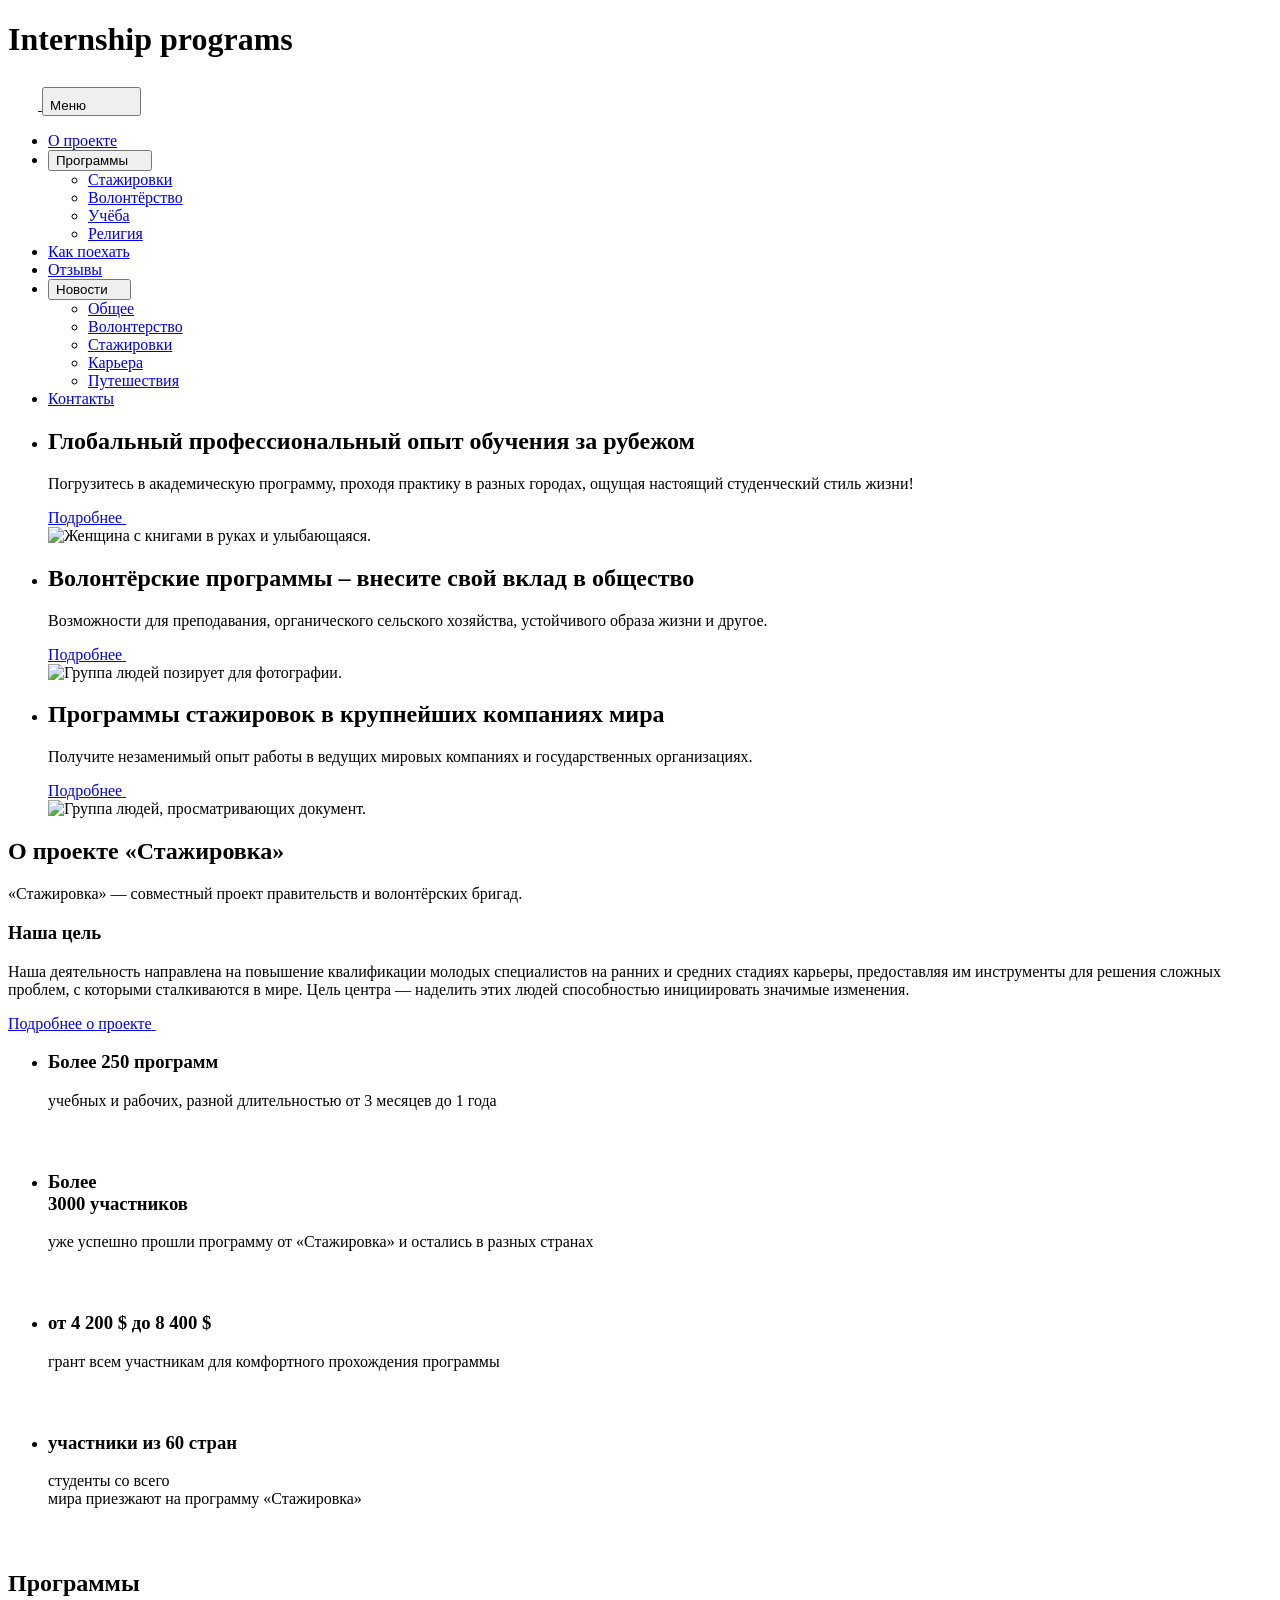
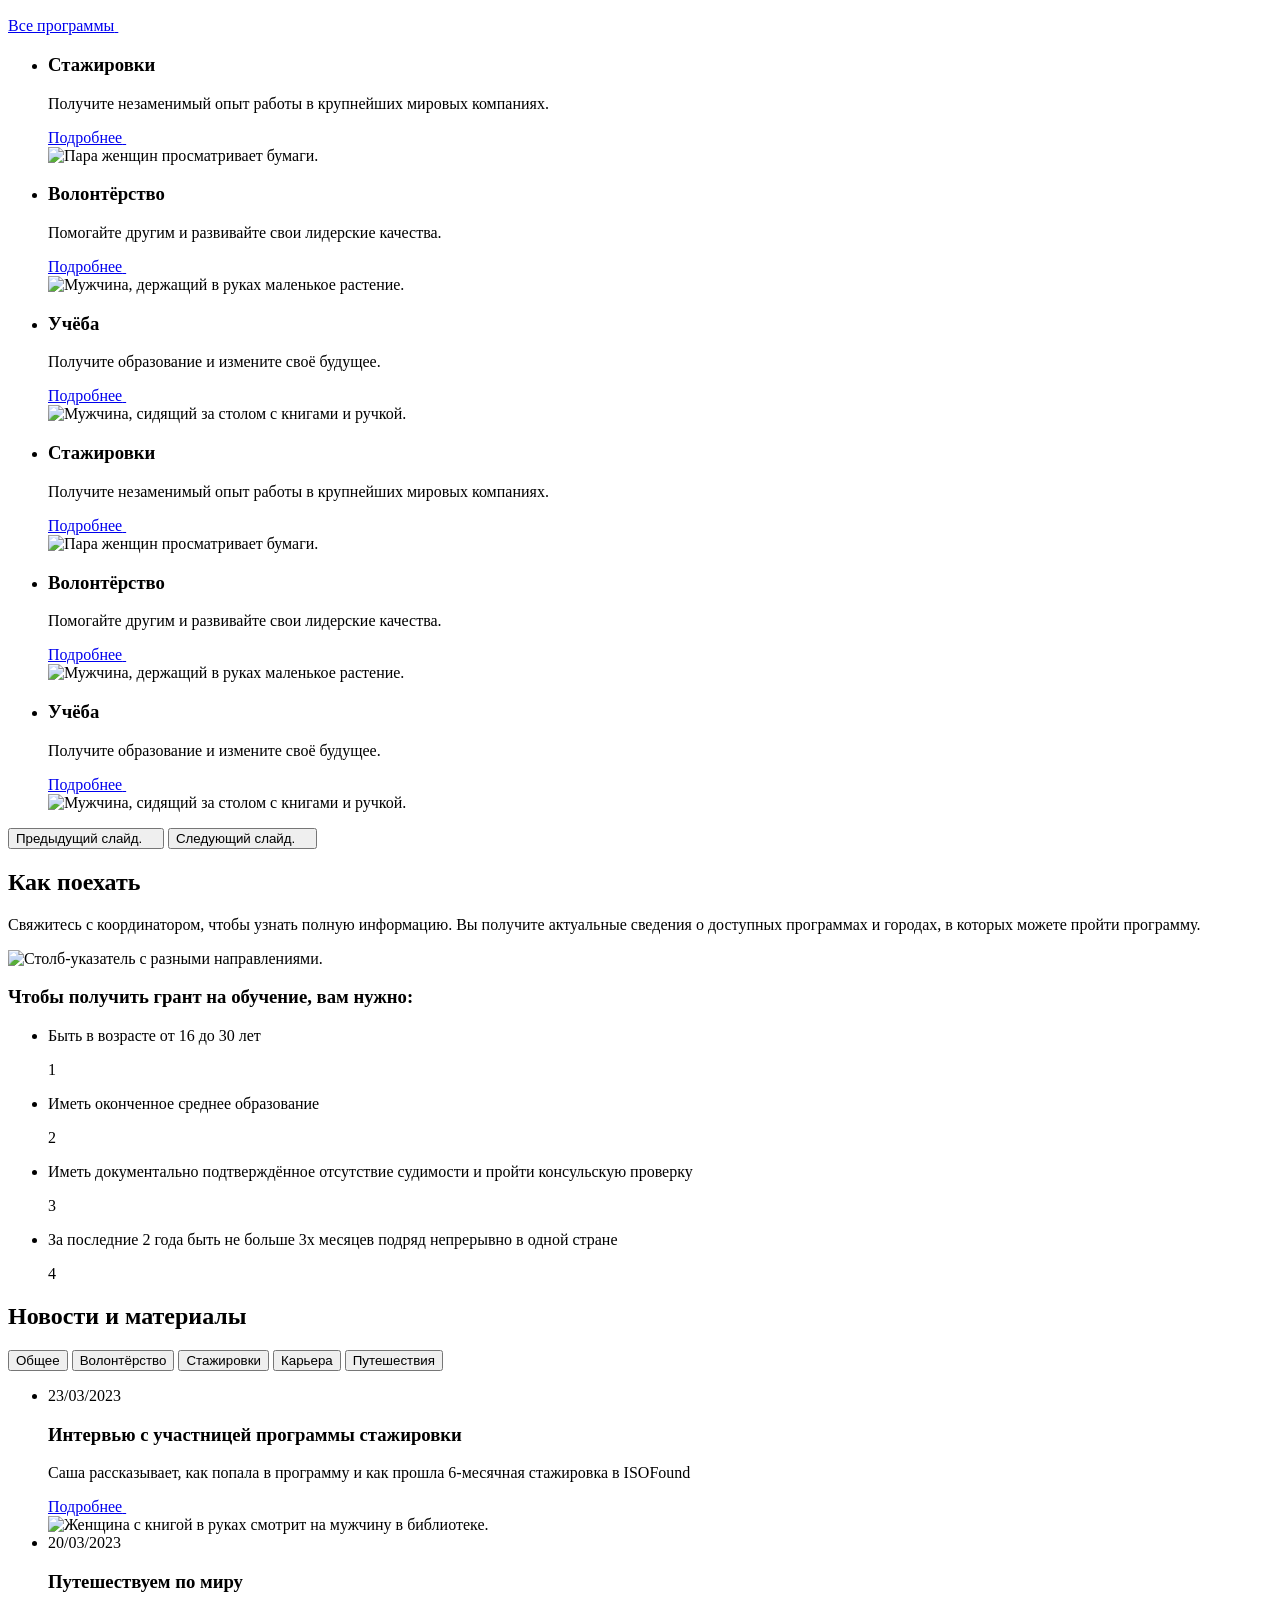
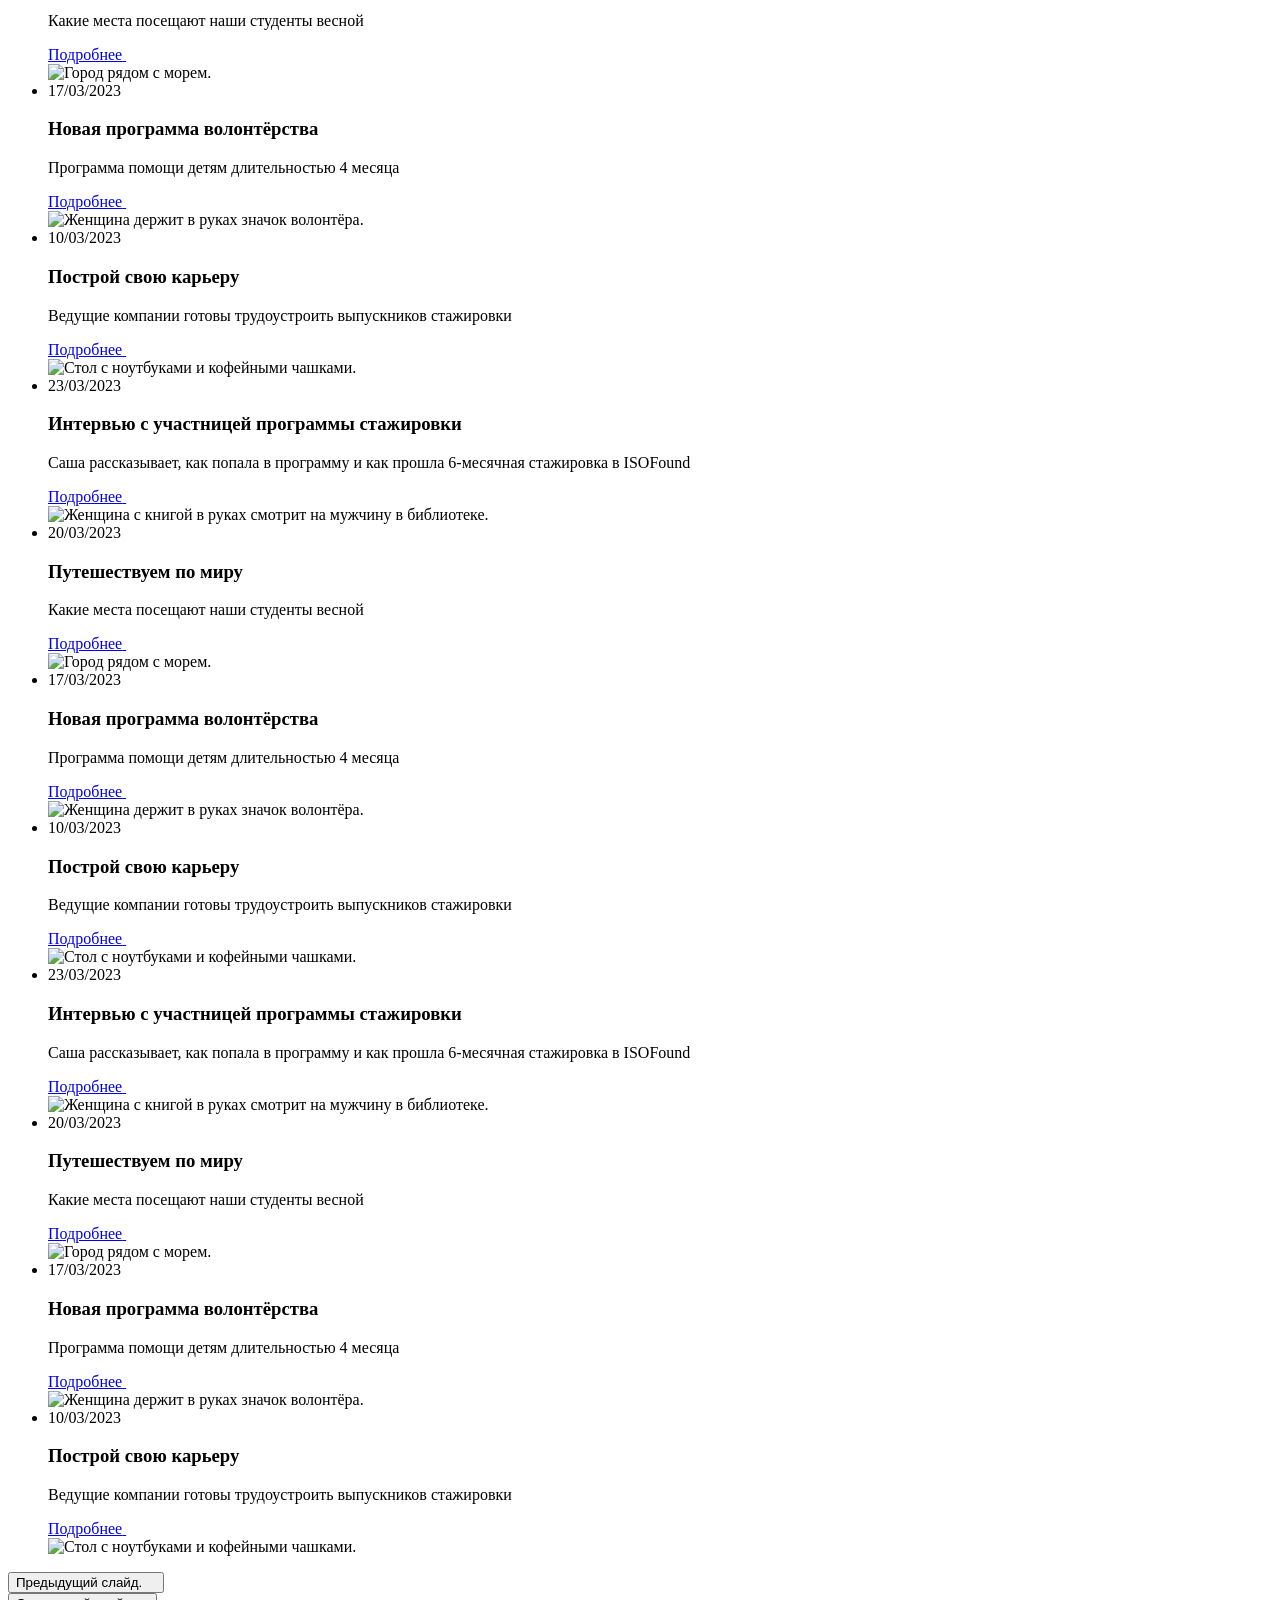
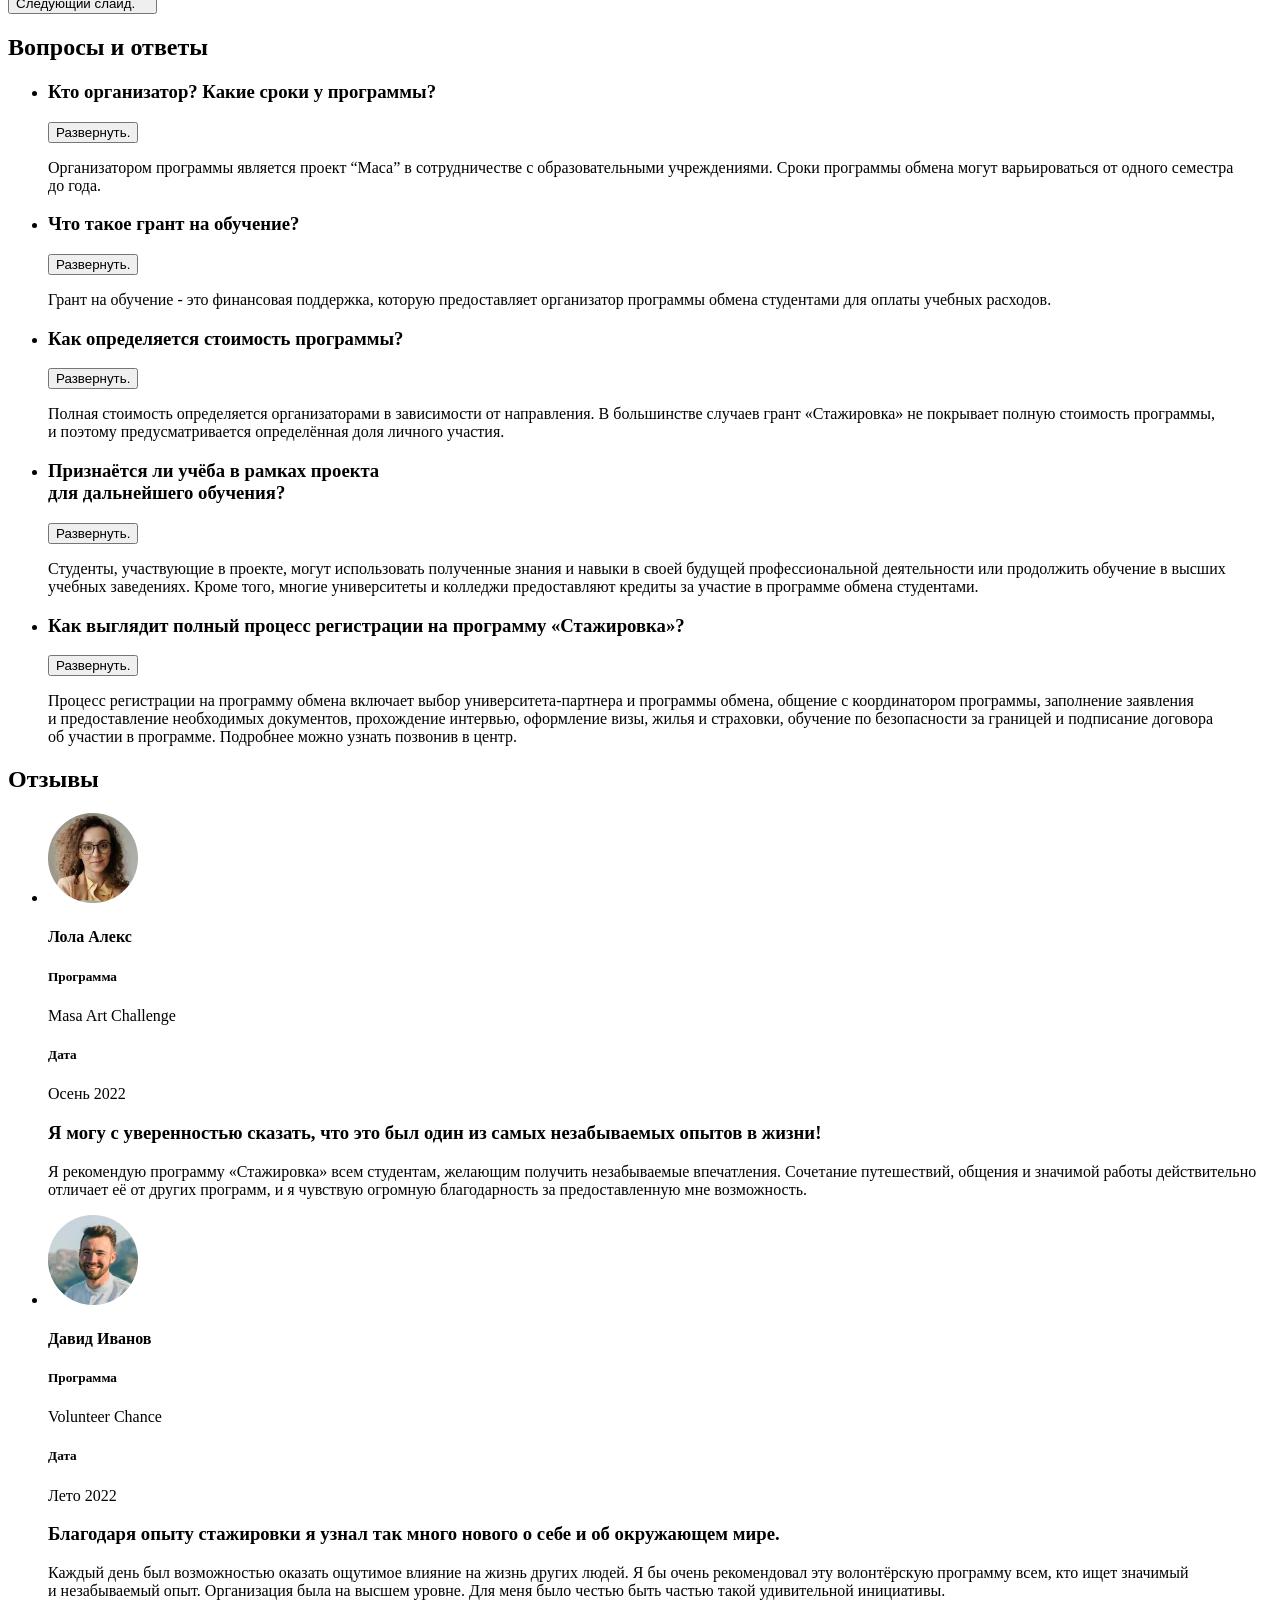
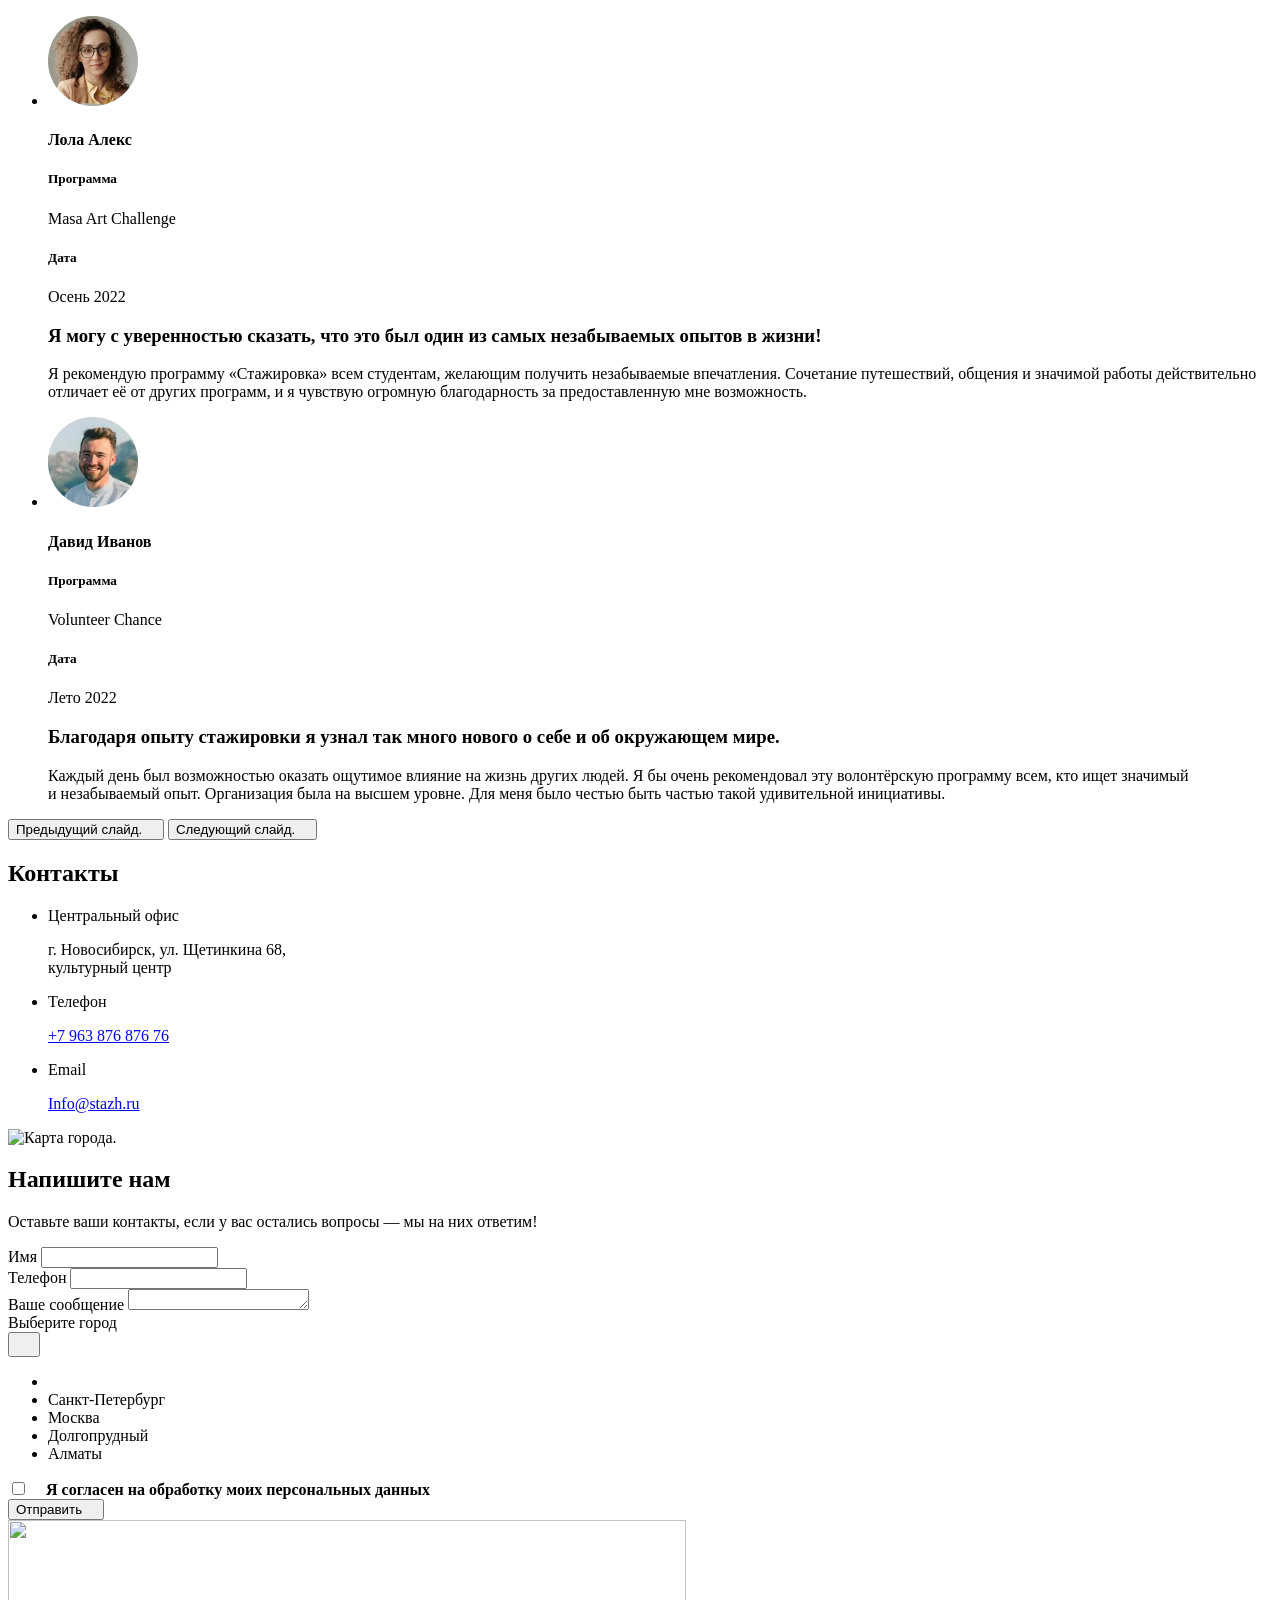
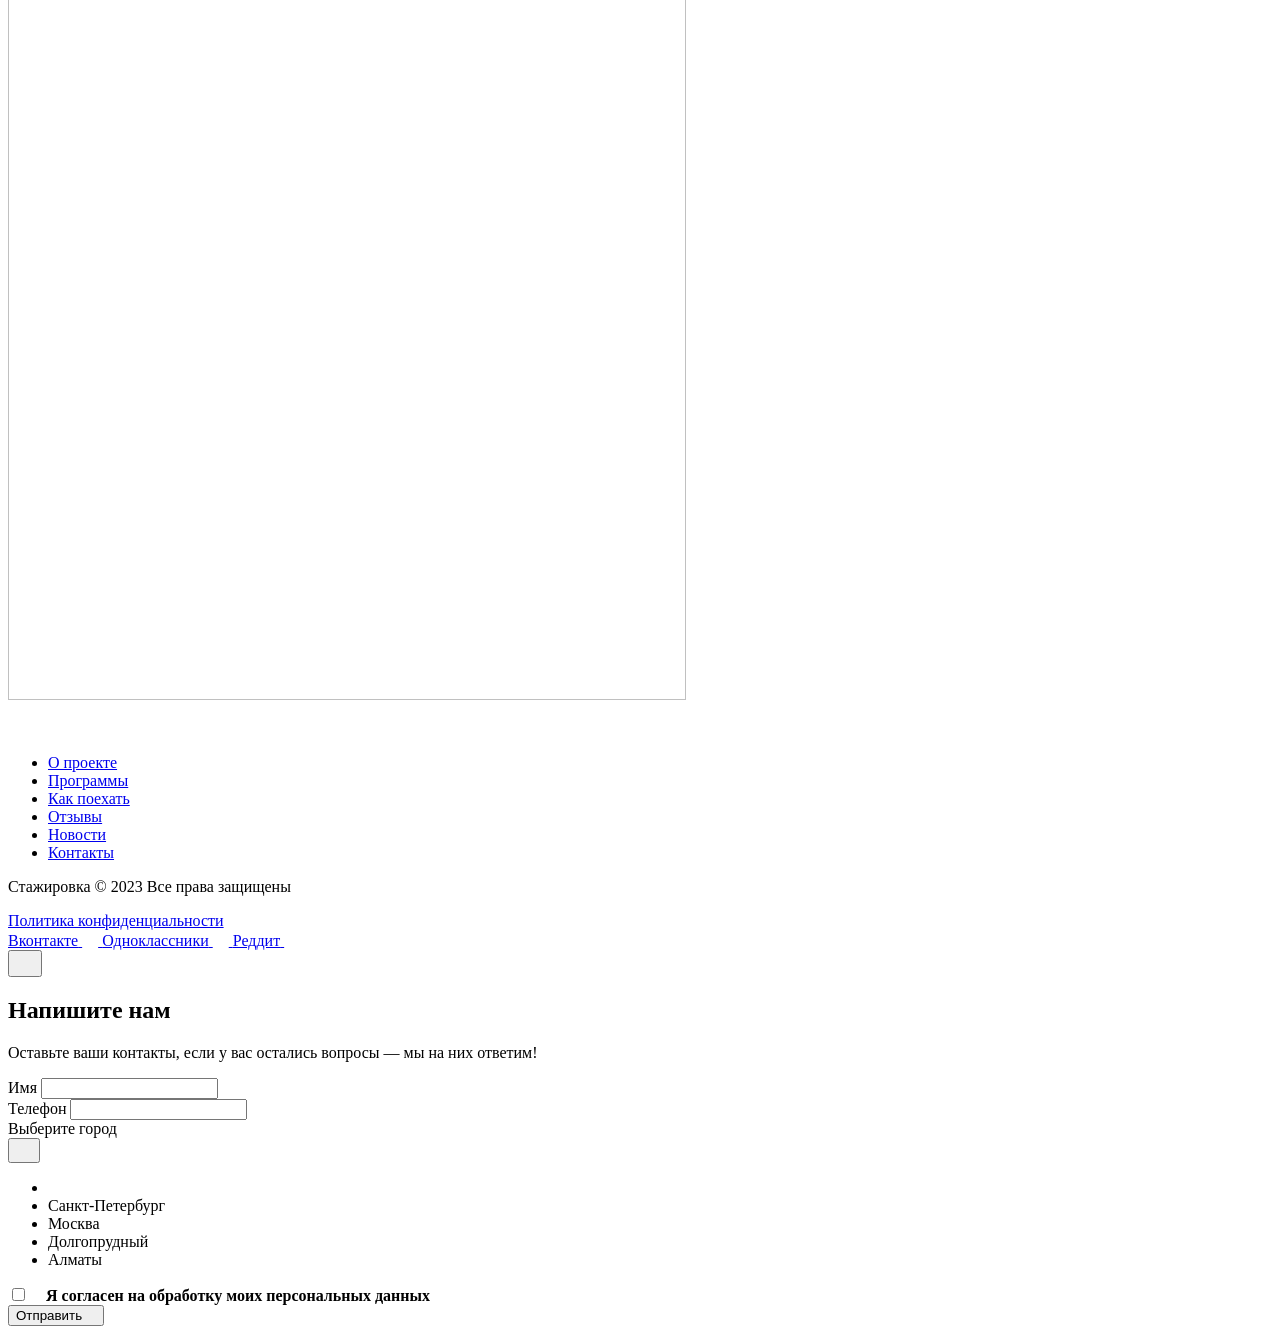
==== index.html @ 5e420ccf "Add files via upload" ====
<!DOCTYPE html><html lang="ru" data-validate="html"><head><meta charset="UTF-8"><meta http-equiv="X-UA-Compatible" content="IE=edge"><meta name="viewport" content="width=device-width,initial-scale=1"><meta name="description" content="Сайт волонтёрских стажировок"><title>Internship programs</title><link rel="icon" href="favicon.ico"><link rel="icon" type="image/png" href="./assets/favicon-32x32-SxR95oyu.png"><link rel="preload" href="./assets/manrope-regular-4YID1Nht.woff2" type="font/woff2" as="font" crossorigin="anonymous"><link rel="preload" href="./assets/manrope-medium-Khfvbd1T.woff2" type="font/woff2" as="font" crossorigin="anonymous"><link rel="preload" href="./assets/manrope-light-5iYMnpiu.woff2" type="font/woff2" as="font" crossorigin="anonymous"><script type="module" crossorigin src="./assets/index-R6oqrR8d.js"></script><link rel="stylesheet" crossorigin href="./assets/index-KJpIi4x6.css"></head><body><div class="wrapper"><header><h1 class="visually-hidden">Internship programs</h1><nav class="header" data-header="sticky"><div class="container header__container" data-menu="wrapper"><a class="header__logo" href="#" aria-label="Логотип сайта волонтёрских стажировок"><svg width="30" height="30" role="img"><use href="/assets\spritemap.36f748ba.svg#sprite-logo"></use></svg> </a><button class="btn btn--menu btn--light header__btn" type="button" data-menu="button"><span>Меню</span> <span class="btn__icon btn__icon--open"><svg width="20" height="20" role="img" aria-hidden="true" focusable="false"><use href="/assets\spritemap.36f748ba.svg#sprite-open"></use></svg> </span><span class="btn__icon btn__icon--close"><svg width="20" height="20" role="img" aria-hidden="true" focusable="false"><use href="/assets\spritemap.36f748ba.svg#sprite-close"></use></svg></span></button><div class="header__wrapper" data-menu="nav"><ul class="header__list" data-accordion="parent"><li class="header__item"><a class="header__link" href="#about" data-menu="link">О проекте</a></li><li class="header__item" data-accordion="element"><button class="header__link btn" type="button" data-accordion="button"><span>Программы</span> <svg width="12" height="12" role="img" aria-hidden="true" focusable="false"><use href="/assets\spritemap.36f748ba.svg#sprite-checkmark"></use></svg></button><ul class="header__list header__list--secondary" data-accordion="content"><li class="header__item"><a class="header__link" href="#programs" data-menu="link">Стажировки</a></li><li class="header__item"><a class="header__link" href="#programs" data-menu="link">Волонтёрство</a></li><li class="header__item"><a class="header__link" href="#programs" data-menu="link">Учёба</a></li><li class="header__item"><a class="header__link" href="#programs" data-menu="link">Религия</a></li></ul></li><li class="header__item"><a class="header__link" href="#grant" data-menu="link">Как поехать</a></li><li class="header__item"><a class="header__link" href="#reviews" data-menu="link">Отзывы</a></li><li class="header__item" data-accordion="element"><button class="header__link btn" type="button" data-accordion="button"><span>Новости</span> <svg width="12" height="12" role="img" aria-hidden="true" focusable="false"><use href="/assets\spritemap.36f748ba.svg#sprite-checkmark"></use></svg></button><ul class="header__list header__list--secondary" data-accordion="content"><li class="header__item"><a class="header__link" href="#news" data-menu="link">Общее</a></li><li class="header__item"><a class="header__link" href="#news" data-menu="link">Волонтерство</a></li><li class="header__item"><a class="header__link" href="#news" data-menu="link">Стажировки</a></li><li class="header__item"><a class="header__link" href="#news" data-menu="link">Карьера</a></li><li class="header__item"><a class="header__link" href="#news" data-menu="link">Путешествия</a></li></ul></li><li class="header__item"><a class="header__link" href="#contacts" data-menu="link">Контакты</a></li></ul></div></div><div class="header__overlay" data-menu="overlay"></div></nav></header><main><div class="indention"><section class="slider" data-test="slider"><div class="slider__swiper swiper" data-swiper="slider"><ul class="slider__swiper-wrapper swiper-wrapper"><li class="slider__swiper-slide swiper-slide"><div class="container slider__container"><h2>Глобальный профессиональный опыт обучения за рубежом</h2><div class="slider__content-wrapper"><p>Погрузитесь в&nbsp;академическую программу, проходя практику в&nbsp;разных городах, ощущая настоящий студенческий стиль жизни!</p><div class="slider__btn-wrapper"><a class="btn btn--text btn--light" href="#"><span>Подробнее</span> <span class="btn__icon"><svg width="10" height="10" aria-hidden="true" focusable="false" role="img"><use href="/assets\spritemap.36f748ba.svg#sprite-arrow"></use></svg></span></a></div></div></div><div class="slider__wrapper"><picture><source type="image/webp" media="(max-width: 767px)" width="320" height="568" srcset="./assets/slider-1-mobile@1x-2HmBZUF_.webp, ./assets/slider-1-mobile@2x-9cYCi5A2.webp 2x"><source type="image/webp" media="(max-width: 1439px)" width="768" height="1024" srcset="./assets/slider-1-tablet@1x-EGriSgYG.webp, ./assets/slider-1-tablet@2x-oOv0m31z.webp 2x"><source type="image/webp" width="1440" height="800" srcset="./assets/slider-1-desktop@1x-YaL8hFDo.webp, ./assets/slider-1-desktop@2x-mxcC9omr.webp 2x"><source type="image/jpeg" media="(max-width: 767px)" width="320" height="568" srcset="./assets/slider-1-mobile@1x-p7y0WTi-.jpg, ./assets/slider-1-mobile@2x-sY64aA-t.jpg 2x"><source type="image/jpeg" media="(max-width: 1439px)" width="768" height="1024" srcset="./assets/slider-1-tablet@1x-AzYw9E2V.jpg, ./assets/slider-1-tablet@2x-N4KtFrs2.jpg 2x"><img src="./assets/slider-1-desktop@1x-AZMDCx03.jpg" width="1440" height="800" srcset="./assets/slider-1-desktop@2x-WitVGjDR.jpg 2x" alt="Женщина с книгами в руках и улыбающаяся."></picture></div></li><li class="slider__swiper-slide swiper-slide"><div class="container slider__container"><h2>Волонтёрские программы – внесите свой вклад в общество</h2><div class="slider__content-wrapper"><p>Возможности для преподавания, органического сельского хозяйства, устойчивого образа жизни и&nbsp;другое.</p><div class="slider__btn-wrapper"><a class="btn btn--text btn--light" href="#"><span>Подробнее</span> <span class="btn__icon"><svg width="10" height="10" aria-hidden="true" focusable="false" role="img"><use href="/assets\spritemap.36f748ba.svg#sprite-arrow"></use></svg></span></a></div></div></div><div class="slider__wrapper"><picture><source type="image/webp" media="(max-width: 767px)" width="320" height="568" srcset="./assets/slider-2-mobile@1x-JMHj5DIQ.webp, ./assets/slider-2-mobile@2x-k7HOrI5g.webp 2x"><source type="image/webp" media="(max-width: 1439px)" width="768" height="1024" srcset="./assets/slider-2-tablet@1x-XJdR0-h4.webp, ./assets/slider-2-tablet@2x-3ymI8sxC.webp 2x"><source type="image/webp" width="1440" height="800" srcset="./assets/slider-2-desktop@1x-pTRdWhWL.webp, ./assets/slider-2-desktop@2x-Dr-KNF7v.webp 2x"><source type="image/jpeg" media="(max-width: 767px)" width="320" height="568" srcset="./assets/slider-2-mobile@1x-Ki7kY1Mz.jpg, ./assets/slider-2-mobile@2x-wMSbrz2m.jpg 2x"><source type="image/jpeg" media="(max-width: 1439px)" width="768" height="1024" srcset="./assets/slider-2-tablet@1x-8ZpmVRBM.jpg, ./assets/slider-2-tablet@2x-YhDKty08.jpg 2x"><img src="./assets/slider-2-desktop@1x-Mb0Wacbq.jpg" width="1440" height="800" srcset="./assets/slider-2-desktop@2x-2eOBBfLQ.jpg 2x" alt="Группа людей позирует для фотографии."></picture></div></li><li class="slider__swiper-slide swiper-slide"><div class="container slider__container"><h2>Программы стажировок в крупнейших компаниях мира</h2><div class="slider__content-wrapper"><p>Получите незаменимый опыт работы в&nbsp;ведущих мировых компаниях и&nbsp;государственных организациях.</p><div class="slider__btn-wrapper"><a class="btn btn--text btn--light" href="#"><span>Подробнее</span> <span class="btn__icon"><svg width="10" height="10" aria-hidden="true" focusable="false" role="img"><use href="/assets\spritemap.36f748ba.svg#sprite-arrow"></use></svg></span></a></div></div></div><div class="slider__wrapper"><picture><source type="image/webp" media="(max-width: 767px)" width="320" height="568" srcset="./assets/slider-3-mobile@1x-ly_QI1pG.webp, ./assets/slider-3-mobile@2x-NSLv7d3N.webp 2x"><source type="image/webp" media="(max-width: 1439px)" width="768" height="1024" srcset="./assets/slider-3-tablet@1x-l2CXTJ1Z.webp, ./assets/slider-3-tablet@2x-yBpnzu__.webp 2x"><source type="image/webp" width="1440" height="800" srcset="./assets/slider-3-desktop@1x-FlVo7lMR.webp, ./assets/slider-3-desktop@2x-Z1pekzWg.webp 2x"><source type="image/jpeg" media="(max-width: 767px)" width="320" height="568" srcset="./assets/slider-3-mobile@1x-H2UzZykG.jpg, ./assets/slider-3-mobile@2x-8tyMx39t.jpg 2x"><source type="image/jpeg" media="(max-width: 1439px)" width="768" height="1024" srcset="./assets/slider-3-tablet@1x-LnxrqGLn.jpg, ./assets/slider-3-tablet@2x-CgEzRW9Z.jpg 2x"><img src="./assets/slider-3-desktop@1x-E8ZcjPCH.jpg" width="1440" height="800" srcset="./assets/slider-3-desktop@2x-hai0UQJ0.jpg 2x" alt="Группа людей, просматривающих документ."></picture></div></li></ul><div class="container slider__pagination-container"><div class="slider__pagination swiper-pagination" data-button="pagination-slider"></div></div></div></section><section class="about" id="about" data-test="about"><div class="container about__container"><div class="about__wrapper"><div class="about__heading-wrapper"><h2 class="about__title">О проекте «Стажировка»</h2><p>«Стажировка»&nbsp;— совместный проект правительств и&nbsp;волонтёрских бригад.</p></div><div class="about__content-wrapper"><h3>Наша цель</h3><p>Наша деятельность направлена на&nbsp;повышение квалификации молодых специалистов на&nbsp;ранних и&nbsp;средних стадиях карьеры, предоставляя им&nbsp;инструменты для решения сложных проблем, с&nbsp;которыми сталкиваются в&nbsp;мире. Цель центра&nbsp;— наделить этих людей способностью инициировать значимые изменения.</p><a class="btn btn--text btn--light" href="#" data-open-modal="about"><span>Подробнее о проекте</span> <span class="btn__icon"><svg width="10" height="10" aria-hidden="true" focusable="false" role="img"><use href="/assets\spritemap.36f748ba.svg#sprite-arrow"></use></svg></span></a></div></div><ul class="about__list"><li class="about__item about__item--1"><h3>Более 250 программ</h3><p>учебных и рабочих, разной длительностью от 3 месяцев до 1 года</p><div class="about__icon"><svg width="22" height="22" aria-hidden="true" focusable="false" role="img"><use href="/assets\spritemap.36f748ba.svg#sprite-star"></use></svg></div></li><li class="about__item about__item--2"><h3>Более<br class="about__mobile-crutch-br">3000 участников</h3><p>уже успешно прошли программу от «Стажировка» и остались в разных странах</p><div class="about__icon"><svg width="22" height="22" aria-hidden="true" focusable="false" role="img"><use href="/assets\spritemap.36f748ba.svg#sprite-star"></use></svg></div></li><li class="about__item about__item--3"><h3>от&nbsp;4&nbsp;200&nbsp;$ до&nbsp;8&nbsp;400&nbsp;$</h3><p>грант всем участникам для комфортного прохождения программы</p><div class="about__icon"><svg width="22" height="22" aria-hidden="true" focusable="false" role="img"><use href="/assets\spritemap.36f748ba.svg#sprite-star"></use></svg></div></li><li class="about__item about__item--4"><h3>участники из 60 стран</h3><p>студенты со всего<br class="about__crutch-br">мира приезжают на программу «Стажировка»</p><div class="about__icon"><svg width="22" height="22" aria-hidden="true" focusable="false" role="img"><use href="/assets\spritemap.36f748ba.svg#sprite-star"></use></svg></div></li></ul></div></section><section class="programs" id="programs" data-test="programs"><div class="container programs__container"><h2 class="programs__title">Программы</h2><a class="btn btn--text btn--light programs__btn" href="#"><span>Все программы</span> <span class="btn__icon"><svg width="10" height="10" aria-hidden="true" focusable="false" role="img"><use href="/assets\spritemap.36f748ba.svg#sprite-arrow"></use></svg></span></a><div class="programs__swiper swiper" data-swiper="programs"><ul class="programs__swiper-wrapper swiper-wrapper"><li class="programs__swiper-slide swiper-slide"><div class="programs__swiper-content"><h3>Стажировки</h3><div class="programs__content-wrapper"><p>Получите незаменимый опыт работы в&nbsp;крупнейших мировых компаниях.</p><a class="btn btn--arrow" href="#"><span class="visually-hidden">Подробнее</span> <svg width="10" height="10" aria-hidden="true" focusable="false" role="img"><use href="/assets\spritemap.36f748ba.svg#sprite-arrow"></use></svg></a></div></div><picture><source type="image/webp" media="(max-width: 767px)" width="290" height="400" srcset="./assets/programs-1-mobile@1x-xBCB702k.webp, ./assets/programs-1-mobile@2x-zdojy85M.webp 2x"><source type="image/webp" media="(max-width: 1439px)" width="324" height="420" srcset="./assets/programs-1-tablet@1x-rUbxyc_l.webp, ./assets/programs-1-tablet@2x-vrbUkJvx.webp 2x"><source type="image/webp" width="392" height="420" srcset="./assets/programs-1-desktop@1x-xZ2Bd7L8.webp, ./assets/programs-1-desktop@2x-yIBKhg6i.webp 2x"><source type="image/jpeg" media="(max-width: 767px)" width="290" height="400" srcset="./assets/programs-1-mobile@1x-Xzj7m4S0.jpg, ./assets/programs-1-mobile@2x-kMnFmklv.jpg 2x"><source type="image/jpeg" media="(max-width: 1439px)" width="324" height="420" srcset="./assets/programs-1-tablet@1x-p3ZSbmFm.jpg, ./assets/programs-1-tablet@2x-qn9leNXn.jpg 2x"><img src="./assets/programs-1-desktop@1x-bfreSCuk.jpg" width="392" height="420" srcset="./assets/programs-1-desktop@2x-QZC7lHCd.jpg 2x" alt="Пара женщин просматривает бумаги."></picture></li><li class="programs__swiper-slide swiper-slide"><div class="programs__swiper-content"><h3>Волонтёрство</h3><div class="programs__content-wrapper"><p>Помогайте другим и&nbsp;развивайте свои лидерские качества.</p><a class="btn btn--arrow" href="#"><span class="visually-hidden">Подробнее</span> <svg width="10" height="10" aria-hidden="true" focusable="false" role="img"><use href="/assets\spritemap.36f748ba.svg#sprite-arrow"></use></svg></a></div></div><picture><source type="image/webp" media="(max-width: 767px)" width="290" height="400" srcset="./assets/programs-2-mobile@1x-gaOOM155.webp, ./assets/programs-2-mobile@2x-0hhnz85m.webp 2x"><source type="image/webp" media="(max-width: 1439px)" width="324" height="420" srcset="./assets/programs-2-tablet@1x-9TBK1qB3.webp, ./assets/programs-2-tablet@2x-kbqKUPdD.webp 2x"><source type="image/webp" width="392" height="420" srcset="./assets/programs-2-desktop@1x-v1qI4Gxy.webp, ./assets/programs-2-desktop@2x-o69njiaI.webp 2x"><source type="image/jpeg" media="(max-width: 767px)" width="290" height="400" srcset="./assets/programs-2-mobile@1x-sQGGBGMM.jpg, ./assets/programs-2-mobile@2x-n2o3RvdI.jpg 2x"><source type="image/jpeg" media="(max-width: 1439px)" width="324" height="420" srcset="./assets/programs-2-tablet@1x-mXyyKMNc.jpg, ./assets/programs-2-tablet@2x-BTDOT1qa.jpg 2x"><img src="./assets/programs-2-desktop@1x-ZjicJBvt.jpg" width="392" height="420" srcset="./assets/programs-2-desktop@2x-3DnWxbuK.jpg 2x" alt="Мужчина, держащий в руках маленькое растение."></picture></li><li class="programs__swiper-slide swiper-slide"><div class="programs__swiper-content"><h3>Учёба</h3><div class="programs__content-wrapper"><p>Получите образование и&nbsp;измените своё будущее.</p><a class="btn btn--arrow" href="#"><span class="visually-hidden">Подробнее</span> <svg width="10" height="10" aria-hidden="true" focusable="false" role="img"><use href="/assets\spritemap.36f748ba.svg#sprite-arrow"></use></svg></a></div></div><picture><source type="image/webp" media="(max-width: 767px)" width="290" height="400" srcset="./assets/programs-3-mobile@1x-9zCQVE1C.webp, ./assets/programs-3-mobile@2x-j0qn3YL1.webp 2x"><source type="image/webp" media="(max-width: 1439px)" width="324" height="420" srcset="./assets/programs-3-tablet@1x-CYC9Q_rJ.webp, ./assets/programs-3-tablet@2x-mwd-IPtU.webp 2x"><source type="image/webp" width="392" height="420" srcset="./assets/programs-3-desktop@1x-VDWJ3rQ2.webp, ./assets/programs-3-desktop@2x-KUinXlhj.webp 2x"><source type="image/jpeg" media="(max-width: 767px)" width="290" height="400" srcset="./assets/programs-3-mobile@1x-WEJ83HY9.jpg, ./assets/programs-3-mobile@2x-bpA9wav7.jpg 2x"><source type="image/jpeg" media="(max-width: 1439px)" width="324" height="420" srcset="./assets/programs-3-tablet@1x-n8aXrzaF.jpg, ./assets/programs-3-tablet@2x-GOxcwCw0.jpg 2x"><img src="./assets/programs-3-desktop@1x-ZJmqc8xQ.jpg" width="392" height="420" srcset="./assets/programs-3-desktop@2x-YIfvbSyV.jpg 2x" alt="Мужчина, сидящий за столом с книгами и ручкой."></picture></li><li class="programs__swiper-slide swiper-slide"><div class="programs__swiper-content"><h3>Стажировки</h3><div class="programs__content-wrapper"><p>Получите незаменимый опыт работы в&nbsp;крупнейших мировых компаниях.</p><a class="btn btn--arrow" href="#"><span class="visually-hidden">Подробнее</span> <svg width="10" height="10" aria-hidden="true" focusable="false" role="img"><use href="/assets\spritemap.36f748ba.svg#sprite-arrow"></use></svg></a></div></div><picture><source type="image/webp" media="(max-width: 767px)" width="290" height="400" srcset="./assets/programs-1-mobile@1x-xBCB702k.webp, ./assets/programs-1-mobile@2x-zdojy85M.webp 2x"><source type="image/webp" media="(max-width: 1439px)" width="324" height="420" srcset="./assets/programs-1-tablet@1x-rUbxyc_l.webp, ./assets/programs-1-tablet@2x-vrbUkJvx.webp 2x"><source type="image/webp" width="392" height="420" srcset="./assets/programs-1-desktop@1x-xZ2Bd7L8.webp, ./assets/programs-1-desktop@2x-yIBKhg6i.webp 2x"><source type="image/jpeg" media="(max-width: 767px)" width="290" height="400" srcset="./assets/programs-1-mobile@1x-Xzj7m4S0.jpg, ./assets/programs-1-mobile@2x-kMnFmklv.jpg 2x"><source type="image/jpeg" media="(max-width: 1439px)" width="324" height="420" srcset="./assets/programs-1-tablet@1x-p3ZSbmFm.jpg, ./assets/programs-1-tablet@2x-qn9leNXn.jpg 2x"><img src="./assets/programs-1-desktop@1x-bfreSCuk.jpg" width="392" height="420" srcset="./assets/programs-1-desktop@2x-QZC7lHCd.jpg 2x" alt="Пара женщин просматривает бумаги."></picture></li><li class="programs__swiper-slide swiper-slide"><div class="programs__swiper-content"><h3>Волонтёрство</h3><div class="programs__content-wrapper"><p>Помогайте другим и&nbsp;развивайте свои лидерские качества.</p><a class="btn btn--arrow" href="#"><span class="visually-hidden">Подробнее</span> <svg width="10" height="10" aria-hidden="true" focusable="false" role="img"><use href="/assets\spritemap.36f748ba.svg#sprite-arrow"></use></svg></a></div></div><picture><source type="image/webp" media="(max-width: 767px)" width="290" height="400" srcset="./assets/programs-2-mobile@1x-gaOOM155.webp, ./assets/programs-2-mobile@2x-0hhnz85m.webp 2x"><source type="image/webp" media="(max-width: 1439px)" width="324" height="420" srcset="./assets/programs-2-tablet@1x-9TBK1qB3.webp, ./assets/programs-2-tablet@2x-kbqKUPdD.webp 2x"><source type="image/webp" width="392" height="420" srcset="./assets/programs-2-desktop@1x-v1qI4Gxy.webp, ./assets/programs-2-desktop@2x-o69njiaI.webp 2x"><source type="image/jpeg" media="(max-width: 767px)" width="290" height="400" srcset="./assets/programs-2-mobile@1x-sQGGBGMM.jpg, ./assets/programs-2-mobile@2x-n2o3RvdI.jpg 2x"><source type="image/jpeg" media="(max-width: 1439px)" width="324" height="420" srcset="./assets/programs-2-tablet@1x-mXyyKMNc.jpg, ./assets/programs-2-tablet@2x-BTDOT1qa.jpg 2x"><img src="./assets/programs-2-desktop@1x-ZjicJBvt.jpg" width="392" height="420" srcset="./assets/programs-2-desktop@2x-3DnWxbuK.jpg 2x" alt="Мужчина, держащий в руках маленькое растение."></picture></li><li class="programs__swiper-slide swiper-slide"><div class="programs__swiper-content"><h3>Учёба</h3><div class="programs__content-wrapper"><p>Получите образование и&nbsp;измените своё будущее.</p><a class="btn btn--arrow" href="#"><span class="visually-hidden">Подробнее</span> <svg width="10" height="10" aria-hidden="true" focusable="false" role="img"><use href="/assets\spritemap.36f748ba.svg#sprite-arrow"></use></svg></a></div></div><picture><source type="image/webp" media="(max-width: 767px)" width="290" height="400" srcset="./assets/programs-3-mobile@1x-9zCQVE1C.webp, ./assets/programs-3-mobile@2x-j0qn3YL1.webp 2x"><source type="image/webp" media="(max-width: 1439px)" width="324" height="420" srcset="./assets/programs-3-tablet@1x-CYC9Q_rJ.webp, ./assets/programs-3-tablet@2x-mwd-IPtU.webp 2x"><source type="image/webp" width="392" height="420" srcset="./assets/programs-3-desktop@1x-VDWJ3rQ2.webp, ./assets/programs-3-desktop@2x-KUinXlhj.webp 2x"><source type="image/jpeg" media="(max-width: 767px)" width="290" height="400" srcset="./assets/programs-3-mobile@1x-WEJ83HY9.jpg, ./assets/programs-3-mobile@2x-bpA9wav7.jpg 2x"><source type="image/jpeg" media="(max-width: 1439px)" width="324" height="420" srcset="./assets/programs-3-tablet@1x-n8aXrzaF.jpg, ./assets/programs-3-tablet@2x-GOxcwCw0.jpg 2x"><img src="./assets/programs-3-desktop@1x-ZJmqc8xQ.jpg" width="392" height="420" srcset="./assets/programs-3-desktop@2x-YIfvbSyV.jpg 2x" alt="Мужчина, сидящий за столом с книгами и ручкой."></picture></li></ul><div class="programs__scrollbar" data-scrollbar="programs"></div></div><div class="programs__button-container"><button class="btn btn--swiper btn--prev" type="button" data-button="prev-programs"><span class="visually-hidden">Предыдущий слайд.</span> <svg width="10" height="10" aria-hidden="true" focusable="false" role="img"><use href="/assets\spritemap.36f748ba.svg#sprite-arrow"></use></svg></button> <button class="btn btn--swiper btn--next" type="button" data-button="next-programs"><span class="visually-hidden">Следующий слайд.</span> <svg width="10" height="10" aria-hidden="true" focusable="false" role="img"><use href="/assets\spritemap.36f748ba.svg#sprite-arrow"></use></svg></button></div></div></section><section class="grant" id="grant" data-test="grant"><div class="container grant__container"><div class="grant__wrapper"><h2 class="grant__title">Как поехать</h2><p>Свяжитесь с&nbsp;координатором, чтобы узнать полную информацию. Вы&nbsp;получите актуальные сведения о&nbsp;доступных программах и&nbsp;городах, в&nbsp;которых можете пройти программу.</p><picture><source type="image/webp" media="(max-width: 767px)" width="290" height="200" srcset="./assets/grant-mobile@1x-JOd1cvUM.webp, ./assets/grant-mobile@2x-YR-3WICv.webp 2x"><source type="image/webp" media="(max-width: 1439px)" width="678" height="375" srcset="./assets/grant-tablet@1x-pgvZuQLr.webp, ./assets/grant-tablet@2x-KCDi8Lc_.webp 2x"><source type="image/webp" width="498" height="363" srcset="./assets/grant-desktop@1x-B5mreNeI.webp, ./assets/grant-desktop@2x-SzB833oy.webp 2x"><source type="image/jpeg" media="(max-width: 767px)" width="290" height="200" srcset="./assets/grant-mobile@1x-kB8jwJrY.jpg, ./assets/grant-mobile@2x-sNJcKjkH.jpg 2x"><source type="image/jpeg" media="(max-width: 1439px)" width="678" height="375" srcset="./assets/grant-tablet@1x-0WcCoEIr.jpg, ./assets/grant-tablet@2x-PmSoJpFF.jpg 2x"><img src="./assets/grant-desktop@1x-yip-JvZW.jpg" width="498" height="363" srcset="./assets/grant-desktop@2x-1VwdvKTH.jpg 2x" alt="Столб-указатель с разными направлениями."></picture></div><div class="grant__list-wrapper"><h3>Чтобы получить грант на обучение, вам нужно:</h3><ul class="grant__list"><li class="grant__item"><p>Быть в&nbsp;возрасте от&nbsp;16&nbsp;до&nbsp;30&nbsp;лет</p><span>1</span></li><li class="grant__item"><p>Иметь оконченное среднее образование</p><span>2</span></li><li class="grant__item"><p>Иметь документально подтверждённое отсутствие судимости и&nbsp;пройти консульскую проверку</p><span>3</span></li><li class="grant__item"><p>За&nbsp;последние 2&nbsp;года быть не&nbsp;больше 3х&nbsp;месяцев подряд непрерывно в&nbsp;одной стране</p><span>4</span></li></ul></div></div></section><section class="news" id="news" data-test="news"><div class="container news__container"><h2 class="news__title">Новости и материалы</h2><div class="news__tabs-wrapper"><button class="news__tabs-button is-active" type="button">Общее</button> <button class="news__tabs-button" type="button">Волонтёрство</button> <button class="news__tabs-button" type="button">Стажировки</button> <button class="news__tabs-button" type="button">Карьера</button> <button class="news__tabs-button" type="button">Путешествия</button></div><div class="news__swiper swiper" data-swiper="news"><ul class="news__swiper-wrapper swiper-wrapper"><li class="news__swiper-slide swiper-slide"><div class="news__swiper-content"><span>23/03/2023</span><h3>Интервью с&nbsp;участницей программы стажировки</h3><div class="news__content-wrapper"><p>Саша рассказывает, как попала в&nbsp;программу и&nbsp;как прошла 6-месячная стажировка в&nbsp;ISOFound</p><a class="btn btn--arrow" href="#"><span class="visually-hidden">Подробнее</span> <svg width="10" height="10" aria-hidden="true" focusable="false" role="img"><use href="/assets\spritemap.36f748ba.svg#sprite-arrow"></use></svg></a></div></div><picture><source type="image/webp" media="(max-width: 1439px)" width="324" height="350" srcset="./assets/news-1-tablet@1x-UhxafhsK.webp, ./assets/news-1-tablet@2x-jXvCxzKA.webp 2x"><source type="image/webp" width="604" height="400" srcset="./assets/news-wide-1-desktop@1x-e_vNGxTf.webp, ./assets/news-wide-1-desktop@2x-RqhNadxb.webp 2x"><source type="image/jpeg" media="(max-width: 1439px)" width="324" height="350" srcset="./assets/news-1-tablet@1x-IZE8hOpu.jpg, ./assets/news-1-tablet@2x-F0uNqsJf.jpg 2x"><img src="./assets/news-wide-1-desktop@1x-C-TEhFyZ.jpg" width="604" height="400" srcset="./assets/news-wide-1-desktop@2x-m-YtIUrU.jpg 2x" alt="Женщина с книгой в руках смотрит на мужчину в библиотеке."></picture></li><li class="news__swiper-slide swiper-slide"><div class="news__swiper-content"><span>20/03/2023</span><h3>Путешествуем по&nbsp;миру</h3><div class="news__content-wrapper"><p>Какие места посещают наши студенты весной</p><a class="btn btn--arrow" href="#"><span class="visually-hidden">Подробнее</span> <svg width="10" height="10" aria-hidden="true" focusable="false" role="img"><use href="/assets\spritemap.36f748ba.svg#sprite-arrow"></use></svg></a></div></div><picture><source type="image/webp" media="(max-width: 1439px)" width="324" height="350" srcset="./assets/news-2-tablet@1x-rpzzfpxW.webp, ./assets/news-2-tablet@2x-Mqd3Yf94.webp 2x"><source type="image/webp" width="286" height="400" srcset="./assets/news-2-desktop@1x-VnhoknqR.webp, ./assets/news-2-desktop@2x-72dAb2XC.webp 2x"><source type="image/jpeg" media="(max-width: 1439px)" width="324" height="350" srcset="./assets/news-2-tablet@1x-jsZmblWX.jpg, ./assets/news-2-tablet@2x-5BOa4q9N.jpg 2x"><img src="./assets/news-2-desktop@1x-7iwTkxzc.jpg" width="286" height="400" srcset="./assets/news-2-desktop@2x-swhV6BfH.jpg 2x" alt="Город рядом с морем."></picture></li><li class="news__swiper-slide swiper-slide"><div class="news__swiper-content"><span>17/03/2023</span><h3>Новая программа волонтёрства</h3><div class="news__content-wrapper"><p>Программа помощи детям длительностью 4&nbsp;месяца</p><a class="btn btn--arrow" href="#"><span class="visually-hidden">Подробнее</span> <svg width="10" height="10" aria-hidden="true" focusable="false" role="img"><use href="/assets\spritemap.36f748ba.svg#sprite-arrow"></use></svg></a></div></div><picture><source type="image/webp" media="(max-width: 1439px)" width="324" height="350" srcset="./assets/news-3-tablet@1x-Zfd1oC5t.webp, ./assets/news-3-tablet@2x--Yl92WGC.webp 2x"><source type="image/webp" width="286" height="400" srcset="./assets/news-3-desktop@1x-AimT4siE.webp, ./assets/news-3-desktop@2x-W6gTlvs9.webp 2x"><source type="image/jpeg" media="(max-width: 1439px)" width="324" height="350" srcset="./assets/news-3-tablet@1x-Q_vvK3e3.jpg, ./assets/news-3-tablet@2x-pedeOIRJ.jpg 2x"><img src="./assets/news-3-desktop@1x-679i-TL5.jpg" width="286" height="400" srcset="./assets/news-3-desktop@2x-W_1S3PfU.jpg 2x" alt="Женщина держит в руках значок волонтёра."></picture></li><li class="news__swiper-slide swiper-slide"><div class="news__swiper-content"><span>10/03/2023</span><h3>Построй свою карьеру</h3><div class="news__content-wrapper"><p>Ведущие компании готовы трудоустроить выпускников стажировки</p><a class="btn btn--arrow" href="#"><span class="visually-hidden">Подробнее</span> <svg width="10" height="10" aria-hidden="true" focusable="false" role="img"><use href="/assets\spritemap.36f748ba.svg#sprite-arrow"></use></svg></a></div></div><picture><source type="image/webp" media="(max-width: 1439px)" width="324" height="350" srcset="./assets/news-4-tablet@1x-kedBxxbs.webp, ./assets/news-4-tablet@2x-8WJCzVZo.webp 2x"><source type="image/webp" width="286" height="400" srcset="./assets/news-4-desktop@1x-yW2N5K_H.webp, ./assets/news-4-desktop@2x-n5tlfetK.webp 2x"><source type="image/jpeg" media="(max-width: 1439px)" width="324" height="350" srcset="./assets/news-4-tablet@1x-Y9PIIQwV.jpg, ./assets/news-4-tablet@2x-NsPt0pdf.jpg 2x"><img src="./assets/news-4-desktop@1x-u1NLw2JT.jpg" width="286" height="400" srcset="./assets/news-4-desktop@2x-ua7ZSk81.jpg 2x" alt="Стол с ноутбуками и кофейными чашками."></picture></li><li class="news__swiper-slide swiper-slide"><div class="news__swiper-content"><span>23/03/2023</span><h3>Интервью с&nbsp;участницей программы стажировки</h3><div class="news__content-wrapper"><p>Саша рассказывает, как попала в&nbsp;программу и&nbsp;как прошла 6-месячная стажировка в&nbsp;ISOFound</p><a class="btn btn--arrow" href="#"><span class="visually-hidden">Подробнее</span> <svg width="10" height="10" aria-hidden="true" focusable="false" role="img"><use href="/assets\spritemap.36f748ba.svg#sprite-arrow"></use></svg></a></div></div><picture><source type="image/webp" media="(max-width: 1439px)" width="324" height="350" srcset="./assets/news-1-tablet@1x-UhxafhsK.webp, ./assets/news-1-tablet@2x-jXvCxzKA.webp 2x"><source type="image/webp" width="604" height="400" srcset="./assets/news-wide-1-desktop@1x-e_vNGxTf.webp, ./assets/news-wide-1-desktop@2x-RqhNadxb.webp 2x"><source type="image/jpeg" media="(max-width: 1439px)" width="324" height="350" srcset="./assets/news-1-tablet@1x-IZE8hOpu.jpg, ./assets/news-1-tablet@2x-F0uNqsJf.jpg 2x"><img src="./assets/news-wide-1-desktop@1x-C-TEhFyZ.jpg" width="604" height="400" srcset="./assets/news-wide-1-desktop@2x-m-YtIUrU.jpg 2x" alt="Женщина с книгой в руках смотрит на мужчину в библиотеке."></picture></li><li class="news__swiper-slide swiper-slide"><div class="news__swiper-content"><span>20/03/2023</span><h3>Путешествуем по&nbsp;миру</h3><div class="news__content-wrapper"><p>Какие места посещают наши студенты весной</p><a class="btn btn--arrow" href="#"><span class="visually-hidden">Подробнее</span> <svg width="10" height="10" aria-hidden="true" focusable="false" role="img"><use href="/assets\spritemap.36f748ba.svg#sprite-arrow"></use></svg></a></div></div><picture><source type="image/webp" media="(max-width: 1439px)" width="324" height="350" srcset="./assets/news-2-tablet@1x-rpzzfpxW.webp, ./assets/news-2-tablet@2x-Mqd3Yf94.webp 2x"><source type="image/webp" width="286" height="400" srcset="./assets/news-2-desktop@1x-VnhoknqR.webp, ./assets/news-2-desktop@2x-72dAb2XC.webp 2x"><source type="image/jpeg" media="(max-width: 1439px)" width="324" height="350" srcset="./assets/news-2-tablet@1x-jsZmblWX.jpg, ./assets/news-2-tablet@2x-5BOa4q9N.jpg 2x"><img src="./assets/news-2-desktop@1x-7iwTkxzc.jpg" width="286" height="400" srcset="./assets/news-2-desktop@2x-swhV6BfH.jpg 2x" alt="Город рядом с морем."></picture></li><li class="news__swiper-slide swiper-slide"><div class="news__swiper-content"><span>17/03/2023</span><h3>Новая программа волонтёрства</h3><div class="news__content-wrapper"><p>Программа помощи детям длительностью 4&nbsp;месяца</p><a class="btn btn--arrow" href="#"><span class="visually-hidden">Подробнее</span> <svg width="10" height="10" aria-hidden="true" focusable="false" role="img"><use href="/assets\spritemap.36f748ba.svg#sprite-arrow"></use></svg></a></div></div><picture><source type="image/webp" media="(max-width: 1439px)" width="324" height="350" srcset="./assets/news-3-tablet@1x-Zfd1oC5t.webp, ./assets/news-3-tablet@2x--Yl92WGC.webp 2x"><source type="image/webp" width="286" height="400" srcset="./assets/news-3-desktop@1x-AimT4siE.webp, ./assets/news-3-desktop@2x-W6gTlvs9.webp 2x"><source type="image/jpeg" media="(max-width: 1439px)" width="324" height="350" srcset="./assets/news-3-tablet@1x-Q_vvK3e3.jpg, ./assets/news-3-tablet@2x-pedeOIRJ.jpg 2x"><img src="./assets/news-3-desktop@1x-679i-TL5.jpg" width="286" height="400" srcset="./assets/news-3-desktop@2x-W_1S3PfU.jpg 2x" alt="Женщина держит в руках значок волонтёра."></picture></li><li class="news__swiper-slide swiper-slide"><div class="news__swiper-content"><span>10/03/2023</span><h3>Построй свою карьеру</h3><div class="news__content-wrapper"><p>Ведущие компании готовы трудоустроить выпускников стажировки</p><a class="btn btn--arrow" href="#"><span class="visually-hidden">Подробнее</span> <svg width="10" height="10" aria-hidden="true" focusable="false" role="img"><use href="/assets\spritemap.36f748ba.svg#sprite-arrow"></use></svg></a></div></div><picture><source type="image/webp" media="(max-width: 1439px)" width="324" height="350" srcset="./assets/news-4-tablet@1x-kedBxxbs.webp, ./assets/news-4-tablet@2x-8WJCzVZo.webp 2x"><source type="image/webp" width="286" height="400" srcset="./assets/news-4-desktop@1x-yW2N5K_H.webp, ./assets/news-4-desktop@2x-n5tlfetK.webp 2x"><source type="image/jpeg" media="(max-width: 1439px)" width="324" height="350" srcset="./assets/news-4-tablet@1x-Y9PIIQwV.jpg, ./assets/news-4-tablet@2x-NsPt0pdf.jpg 2x"><img src="./assets/news-4-desktop@1x-u1NLw2JT.jpg" width="286" height="400" srcset="./assets/news-4-desktop@2x-ua7ZSk81.jpg 2x" alt="Стол с ноутбуками и кофейными чашками."></picture></li><li class="news__swiper-slide swiper-slide"><div class="news__swiper-content"><span>23/03/2023</span><h3>Интервью с&nbsp;участницей программы стажировки</h3><div class="news__content-wrapper"><p>Саша рассказывает, как попала в&nbsp;программу и&nbsp;как прошла 6-месячная стажировка в&nbsp;ISOFound</p><a class="btn btn--arrow" href="#"><span class="visually-hidden">Подробнее</span> <svg width="10" height="10" aria-hidden="true" focusable="false" role="img"><use href="/assets\spritemap.36f748ba.svg#sprite-arrow"></use></svg></a></div></div><picture><source type="image/webp" media="(max-width: 1439px)" width="324" height="350" srcset="./assets/news-1-tablet@1x-UhxafhsK.webp, ./assets/news-1-tablet@2x-jXvCxzKA.webp 2x"><source type="image/webp" width="604" height="400" srcset="./assets/news-wide-1-desktop@1x-e_vNGxTf.webp, ./assets/news-wide-1-desktop@2x-RqhNadxb.webp 2x"><source type="image/jpeg" media="(max-width: 1439px)" width="324" height="350" srcset="./assets/news-1-tablet@1x-IZE8hOpu.jpg, ./assets/news-1-tablet@2x-F0uNqsJf.jpg 2x"><img src="./assets/news-wide-1-desktop@1x-C-TEhFyZ.jpg" width="604" height="400" srcset="./assets/news-wide-1-desktop@2x-m-YtIUrU.jpg 2x" alt="Женщина с книгой в руках смотрит на мужчину в библиотеке."></picture></li><li class="news__swiper-slide swiper-slide"><div class="news__swiper-content"><span>20/03/2023</span><h3>Путешествуем по&nbsp;миру</h3><div class="news__content-wrapper"><p>Какие места посещают наши студенты весной</p><a class="btn btn--arrow" href="#"><span class="visually-hidden">Подробнее</span> <svg width="10" height="10" aria-hidden="true" focusable="false" role="img"><use href="/assets\spritemap.36f748ba.svg#sprite-arrow"></use></svg></a></div></div><picture><source type="image/webp" media="(max-width: 1439px)" width="324" height="350" srcset="./assets/news-2-tablet@1x-rpzzfpxW.webp, ./assets/news-2-tablet@2x-Mqd3Yf94.webp 2x"><source type="image/webp" width="286" height="400" srcset="./assets/news-2-desktop@1x-VnhoknqR.webp, ./assets/news-2-desktop@2x-72dAb2XC.webp 2x"><source type="image/jpeg" media="(max-width: 1439px)" width="324" height="350" srcset="./assets/news-2-tablet@1x-jsZmblWX.jpg, ./assets/news-2-tablet@2x-5BOa4q9N.jpg 2x"><img src="./assets/news-2-desktop@1x-7iwTkxzc.jpg" width="286" height="400" srcset="./assets/news-2-desktop@2x-swhV6BfH.jpg 2x" alt="Город рядом с морем."></picture></li><li class="news__swiper-slide swiper-slide"><div class="news__swiper-content"><span>17/03/2023</span><h3>Новая программа волонтёрства</h3><div class="news__content-wrapper"><p>Программа помощи детям длительностью 4&nbsp;месяца</p><a class="btn btn--arrow" href="#"><span class="visually-hidden">Подробнее</span> <svg width="10" height="10" aria-hidden="true" focusable="false" role="img"><use href="/assets\spritemap.36f748ba.svg#sprite-arrow"></use></svg></a></div></div><picture><source type="image/webp" media="(max-width: 1439px)" width="324" height="350" srcset="./assets/news-3-tablet@1x-Zfd1oC5t.webp, ./assets/news-3-tablet@2x--Yl92WGC.webp 2x"><source type="image/webp" width="286" height="400" srcset="./assets/news-3-desktop@1x-AimT4siE.webp, ./assets/news-3-desktop@2x-W6gTlvs9.webp 2x"><source type="image/jpeg" media="(max-width: 1439px)" width="324" height="350" srcset="./assets/news-3-tablet@1x-Q_vvK3e3.jpg, ./assets/news-3-tablet@2x-pedeOIRJ.jpg 2x"><img src="./assets/news-3-desktop@1x-679i-TL5.jpg" width="286" height="400" srcset="./assets/news-3-desktop@2x-W_1S3PfU.jpg 2x" alt="Женщина держит в руках значок волонтёра."></picture></li><li class="news__swiper-slide swiper-slide"><div class="news__swiper-content"><span>10/03/2023</span><h3>Построй свою карьеру</h3><div class="news__content-wrapper"><p>Ведущие компании готовы трудоустроить выпускников стажировки</p><a class="btn btn--arrow" href="#"><span class="visually-hidden">Подробнее</span> <svg width="10" height="10" aria-hidden="true" focusable="false" role="img"><use href="/assets\spritemap.36f748ba.svg#sprite-arrow"></use></svg></a></div></div><picture><source type="image/webp" media="(max-width: 1439px)" width="324" height="350" srcset="./assets/news-4-tablet@1x-kedBxxbs.webp, ./assets/news-4-tablet@2x-8WJCzVZo.webp 2x"><source type="image/webp" width="286" height="400" srcset="./assets/news-4-desktop@1x-yW2N5K_H.webp, ./assets/news-4-desktop@2x-n5tlfetK.webp 2x"><source type="image/jpeg" media="(max-width: 1439px)" width="324" height="350" srcset="./assets/news-4-tablet@1x-Y9PIIQwV.jpg, ./assets/news-4-tablet@2x-NsPt0pdf.jpg 2x"><img src="./assets/news-4-desktop@1x-u1NLw2JT.jpg" width="286" height="400" srcset="./assets/news-4-desktop@2x-ua7ZSk81.jpg 2x" alt="Стол с ноутбуками и кофейными чашками."></picture></li></ul><div class="news__control-container"><button class="btn btn--swiper btn--prev" type="button" data-button="prev-news"><span class="visually-hidden">Предыдущий слайд.</span> <svg width="10" height="10" aria-hidden="true" focusable="false" role="img"><use href="/assets\spritemap.36f748ba.svg#sprite-arrow"></use></svg></button><div class="news__pagination" data-button="news-pagination"></div><button class="btn btn--swiper btn--next" type="button" data-button="next-news"><span class="visually-hidden">Следующий слайд.</span> <svg width="10" height="10" aria-hidden="true" focusable="false" role="img"><use href="/assets\spritemap.36f748ba.svg#sprite-arrow"></use></svg></button></div></div></div></section><section class="faq" data-test="FAQ"><div class="container faq__container"><h2 class="faq__title">Вопросы и ответы</h2><ul class="faq__list" data-accordion="parent"><li class="faq__item" data-accordion="element"><div class="faq__accordeon-heading" data-accordion="button"><h3>Кто организатор? Какие сроки у&nbsp;программы?</h3><button class="btn faq__accordion-btn" type="button"><span class="visually-hidden">Развернуть.</span></button></div><div class="faq__accordeon-content" data-accordion="content"><p>Организатором программы является проект “Маса” в&nbsp;сотрудничестве с&nbsp;образовательными учреждениями. Сроки программы обмена могут варьироваться от&nbsp;одного семестра до&nbsp;года.</p></div></li><li class="faq__item" data-accordion="element"><div class="faq__accordeon-heading" data-accordion="button"><h3>Что такое грант на&nbsp;обучение?</h3><button class="btn faq__accordion-btn" type="button"><span class="visually-hidden">Развернуть.</span></button></div><div class="faq__accordeon-content" data-accordion="content"><p>Грант на&nbsp;обучение&nbsp;- это финансовая поддержка, которую предоставляет организатор программы обмена студентами для оплаты учебных расходов.</p></div></li><li class="faq__item is-active" data-accordion="element"><div class="faq__accordeon-heading" data-accordion="button"><h3>Как определяется стоимость программы?</h3><button class="btn faq__accordion-btn" type="button"><span class="visually-hidden">Развернуть.</span></button></div><div class="faq__accordeon-content" data-accordion="content"><p>Полная стоимость определяется организаторами в&nbsp;зависимости от&nbsp;направления. В&nbsp;большинстве случаев грант «Стажировка» не&nbsp;покрывает полную стоимость программы, и&nbsp;поэтому предусматривается определённая доля личного участия.</p></div></li><li class="faq__item" data-accordion="element"><div class="faq__accordeon-heading" data-accordion="button"><h3>Признаётся&nbsp;ли учёба в&nbsp;рамках проекта<br class="faq__crutch-br">для дальнейшего обучения?</h3><button class="btn faq__accordion-btn" type="button"><span class="visually-hidden">Развернуть.</span></button></div><div class="faq__accordeon-content" data-accordion="content"><p>Студенты, участвующие в&nbsp;проекте, могут использовать полученные знания и&nbsp;навыки в&nbsp;своей будущей профессиональной деятельности или продолжить обучение в&nbsp;высших учебных заведениях. Кроме того, многие университеты и&nbsp;колледжи предоставляют кредиты за&nbsp;участие в&nbsp;программе обмена студентами.</p></div></li><li class="faq__item" data-accordion="element"><div class="faq__accordeon-heading" data-accordion="button"><h3>Как выглядит полный процесс регистрации на&nbsp;программу «Стажировка»?</h3><button class="btn faq__accordion-btn" type="button"><span class="visually-hidden">Развернуть.</span></button></div><div class="faq__accordeon-content" data-accordion="content"><p>Процесс регистрации на&nbsp;программу обмена включает выбор университета-партнера и&nbsp;программы обмена, общение с&nbsp;координатором программы, заполнение заявления и&nbsp;предоставление необходимых документов, прохождение интервью, оформление визы, жилья и&nbsp;страховки, обучение по&nbsp;безопасности за&nbsp;границей и&nbsp;подписание договора об&nbsp;участии в&nbsp;программе. Подробнее можно узнать позвонив в&nbsp;центр.</p></div></li></ul></div></section><section class="reviews" id="reviews" data-test="reviews"><div class="container reviews__container"><h2 class="reviews__title">Отзывы</h2><div class="reviews__swiper swiper" data-swiper="reviews"><ul class="reviews__swiper-wrapper swiper-wrapper"><li class="reviews__swiper-slide swiper-slide"><div class="reviews__heading-wrapper"><div class="reviews__personal-wrapper"><picture><source type="image/webp" media="(max-width: 767px)" width="60" height="60" srcset="[data-uri], [data-uri] 2x"><source type="image/webp" width="90" height="90" srcset="[data-uri], ./assets/reviews-1-desktop@2x-XBHPzYN7.webp 2x"><source type="image/png" media="(max-width: 767px)" width="60" height="60" srcset="./assets/reviews-1-mobile@1x-FKb2AwP2.png, ./img/programs/programs-1-mobile@2x.png 2x"><img src="./assets/reviews-1-desktop@1x-ftV4nbpx.png" width="90" height="90" srcset="./assets/reviews-1-desktop@2x-OSwImMmb.png 2x" alt="Лола Алекс."></picture><h4>Лола Алекс</h4></div><div class="revies__info-wrapper"><div class="reviews__program"><h5>Программа</h5><p>Masa Art Challenge</p></div><div class="reviews__date"><h5>Дата</h5><p>Осень 2022</p></div></div></div><h3>Я&nbsp;могу с&nbsp;уверенностью сказать, что это был один из&nbsp;самых незабываемых опытов в&nbsp;жизни!</h3><p>Я&nbsp;рекомендую программу «Стажировка» всем студентам, желающим получить незабываемые впечатления. Сочетание путешествий, общения и&nbsp;значимой работы действительно отличает её&nbsp;от&nbsp;других программ, и&nbsp;я&nbsp;чувствую огромную благодарность за&nbsp;предоставленную мне возможность.</p></li><li class="reviews__swiper-slide swiper-slide"><div class="reviews__heading-wrapper"><div class="reviews__personal-wrapper"><picture><source type="image/webp" media="(max-width: 767px)" width="60" height="60" srcset="[data-uri], [data-uri] 2x"><source type="image/webp" width="90" height="90" srcset="[data-uri], ./assets/reviews-2-desktop@2x-zL4bbNf8.webp 2x"><source type="image/png" media="(max-width: 767px)" width="60" height="60" srcset="./assets/reviews-2-mobile@1x-s2kYFeaB.png, ./img/programs/programs-2-mobile@2x.png 2x"><img src="./assets/reviews-2-desktop@1x-v4TGQt60.png" width="90" height="90" srcset="./assets/reviews-2-desktop@2x-xsmEpSe5.png 2x" alt="Давид Иванов."></picture><h4>Давид Иванов</h4></div><div class="revies__info-wrapper"><div class="reviews__program"><h5>Программа</h5><p>Volunteer Chance</p></div><div class="reviews__date"><h5>Дата</h5><p>Лето 2022</p></div></div></div><h3>Благодаря опыту стажировки я&nbsp;узнал так&nbsp;много нового о&nbsp;себе и&nbsp;об&nbsp;окружающем мире.</h3><p>Каждый день был возможностью оказать ощутимое влияние на&nbsp;жизнь других людей. Я&nbsp;бы очень рекомендовал эту волонтёрскую программу всем, кто ищет значимый и&nbsp;незабываемый опыт. Организация была на&nbsp;высшем уровне. Для&nbsp;меня было честью быть частью такой удивительной инициативы.</p></li><li class="reviews__swiper-slide swiper-slide"><div class="reviews__heading-wrapper"><div class="reviews__personal-wrapper"><picture><source type="image/webp" media="(max-width: 767px)" width="60" height="60" srcset="[data-uri], [data-uri] 2x"><source type="image/webp" width="90" height="90" srcset="[data-uri], ./assets/reviews-1-desktop@2x-XBHPzYN7.webp 2x"><source type="image/png" media="(max-width: 767px)" width="60" height="60" srcset="./assets/reviews-1-mobile@1x-FKb2AwP2.png, ./img/programs/programs-1-mobile@2x.png 2x"><img src="./assets/reviews-1-desktop@1x-ftV4nbpx.png" width="90" height="90" srcset="./assets/reviews-1-desktop@2x-OSwImMmb.png 2x" alt="Лола Алекс."></picture><h4>Лола Алекс</h4></div><div class="revies__info-wrapper"><div class="reviews__program"><h5>Программа</h5><p>Masa Art Challenge</p></div><div class="reviews__date"><h5>Дата</h5><p>Осень 2022</p></div></div></div><h3>Я&nbsp;могу с&nbsp;уверенностью сказать, что это был один из&nbsp;самых незабываемых опытов в&nbsp;жизни!</h3><p>Я&nbsp;рекомендую программу «Стажировка» всем студентам, желающим получить незабываемые впечатления. Сочетание путешествий, общения и&nbsp;значимой работы действительно отличает её&nbsp;от&nbsp;других программ, и&nbsp;я&nbsp;чувствую огромную благодарность за&nbsp;предоставленную мне возможность.</p></li><li class="reviews__swiper-slide swiper-slide"><div class="reviews__heading-wrapper"><div class="reviews__personal-wrapper"><picture><source type="image/webp" media="(max-width: 767px)" width="60" height="60" srcset="[data-uri], [data-uri] 2x"><source type="image/webp" width="90" height="90" srcset="[data-uri], ./assets/reviews-2-desktop@2x-zL4bbNf8.webp 2x"><source type="image/png" media="(max-width: 767px)" width="60" height="60" srcset="./assets/reviews-2-mobile@1x-s2kYFeaB.png, ./img/programs/programs-2-mobile@2x.png 2x"><img src="./assets/reviews-2-desktop@1x-v4TGQt60.png" width="90" height="90" srcset="./assets/reviews-2-desktop@2x-xsmEpSe5.png 2x" alt="Давид Иванов."></picture><h4>Давид Иванов</h4></div><div class="revies__info-wrapper"><div class="reviews__program"><h5>Программа</h5><p>Volunteer Chance</p></div><div class="reviews__date"><h5>Дата</h5><p>Лето 2022</p></div></div></div><h3>Благодаря опыту стажировки я&nbsp;узнал так&nbsp;много нового о&nbsp;себе и&nbsp;об&nbsp;окружающем мире.</h3><p>Каждый день был возможностью оказать ощутимое влияние на&nbsp;жизнь других людей. Я&nbsp;бы очень рекомендовал эту волонтёрскую программу всем, кто ищет значимый и&nbsp;незабываемый опыт. Организация была на&nbsp;высшем уровне. Для&nbsp;меня было честью быть частью такой удивительной инициативы.</p></li></ul><div class="reviews__scrollbar" data-scrollbar="reviews"></div></div><div class="reviews__button-container"><button class="btn btn--swiper btn--prev" type="button" data-button="prev-reviews"><span class="visually-hidden">Предыдущий слайд.</span> <svg width="10" height="10" aria-hidden="true" focusable="false" role="img"><use href="/assets\spritemap.36f748ba.svg#sprite-arrow"></use></svg></button> <button class="btn btn--swiper btn--next" type="button" data-button="next-reviews"><span class="visually-hidden">Следующий слайд.</span> <svg width="10" height="10" aria-hidden="true" focusable="false" role="img"><use href="/assets\spritemap.36f748ba.svg#sprite-arrow"></use></svg></button></div></div></section><section class="contacts" id="contacts" data-test="contacts"><div class="container contacts__container"><div class="contacts__content-wrapper"><h2 class="contacts__title">Контакты</h2><ul class="contacts__list"><li class="contacts__item"><p class="contacts__heading">Центральный офис</p><p class="contacts__description">г. Новосибирск, ул. Щетинкина&nbsp;68,<br>культурный центр</p></li><li class="contacts__item"><p class="contacts__heading">Телефон</p><a class="contacts__description contacts__link" href="tel:+79638768776">+7&nbsp;963&nbsp;876&nbsp;876&nbsp;76</a></li><li class="contacts__item"><p class="contacts__heading">Email</p><a class="contacts__description contacts__link" href="mailto:info@stazh.ru">Info@stazh.ru</a></li></ul></div><picture><source type="image/webp" media="(max-width: 767px)" width="290" height="240" srcset="./assets/map-mobile@1x-HEq87n9R.webp, ./assets/map-mobile@2x-jzlmLi7b.webp 2x"><source type="image/webp" media="(max-width: 1439px)" width="678" height="500" srcset="./assets/map-tablet@1x-IxUc7Una.webp, ./assets/map-tablet@2x-opARJ2eR.webp 2x"><source type="image/webp" width="1240" height="500" srcset="./assets/map-desktop@1x-LBsILYwi.webp, ./assets/map-desktop@2x-a1GGnwaj.webp 2x"><source type="image/jpeg" media="(max-width: 767px)" width="290" height="240" srcset="./assets/map-mobile@1x-zIzPRDGW.jpg, ./assets/map-mobile@2x-Xxas07uh.jpg 2x"><source type="image/jpeg" media="(max-width: 1439px)" width="678" height="500" srcset="./assets/map-tablet@1x-LVASy3cC.jpg, ./assets/map-tablet@2x-8hKrPW5Y.jpg 2x"><img src="./assets/map-desktop@1x-LKoSo_7q.jpg" width="1240" height="500" srcset="./assets/map-desktop@2x-K0vf7KKY.jpg 2x" alt="Карта города."></picture></div></section><section class="form feedback" data-test="form"><div class="container form__container"><div class="custom-form custom-form--primary" data-form-validate="data-form-validate" data-callback="basePrimary"><h2>Напишите нам</h2><p>Оставьте ваши контакты, если у&nbsp;вас остались вопросы&nbsp;— мы&nbsp;на&nbsp;них ответим!</p><form action="https://echo.htmlacademy.ru/" method="post" data-form="form-primary"><div class="custom-form__input custom-form__input--primary" data-required data-validate-type="text" data-limitation="letters-and-digit"><label><span>Имя</span> <input type="text" name="name" required autocomplete="off"></label></div><div class="custom-form__input custom-form__input--primary" data-required data-validate-type="phone"><label><span>Телефон</span> <input type="tel" name="phone" required autocomplete="off"></label></div><div class="custom-form__input custom-form__input--primary auto-resize-textarea" data-required data-validate-type="text"><div class="custom-form__wrapper"><label for="message"><span>Ваше сообщение</span></label> <textarea name="message" id="message" required rows="1" aria-label="textarea"></textarea></div></div><div class="custom-select custom-select--primary" data-select="data-select" data-validate-type="select" data-required="true" data-name="city" data-id="city"><div class="custom-select__label">Выберите город</div><button class="custom-select__button custom-select__button--primary" type="button" aria-label="Выберите город."><span class="custom-select__text"></span> <span class="custom-select__icon"><svg width="16" height="16" role="img" aria-hidden="true" focusable="false"><use href="/assets\spritemap.36f748ba.svg#sprite-checkmark"></use></svg></span></button><ul class="custom-select__list custom-select__list--primary" role="listbox"><li class="custom-select__item" tabindex="0" data-select-value="choose" aria-selected="false" role="option"></li><li class="custom-select__item" tabindex="0" data-select-value="saint-petersburg" aria-selected="false" role="option">Санкт-Петербург</li><li class="custom-select__item" tabindex="0" data-select-value="moscow" aria-selected="false" role="option">Москва</li><li class="custom-select__item" tabindex="0" data-select-value="dolgoprudny" aria-selected="false" role="option">Долгопрудный</li><li class="custom-select__item" tabindex="0" data-select-value="almaty" aria-selected="false" role="option">Алматы</li></ul></div><div class="custom-form__toggle custom-form__toggle--primary" data-validate-type="checkbox" data-required="data-required"><label><input type="checkbox" value="agree" name="user-agreement" aria-label="Согласие на обработку персональных данных."> <span></span> <svg width="10" height="8" role="img" aria-hidden="true" focusable="false"><use href="/assets\spritemap.36f748ba.svg#sprite-check"></use></svg> <b>Я согласен на обработку моих персональных данных</b></label></div><button class="btn btn--text btn--dark form__submit" type="submit"><span>Отправить</span> <span class="btn__icon"><svg width="10" height="10" role="img" aria-hidden="true" focusable="false"><use href="/assets\spritemap.36f748ba.svg#sprite-arrow"></use></svg></span></button> <input type="hidden" name="form" value="Данные были отправлены из главной формы (на странице)"></form></div><div class="form__img"><picture><source type="image/webp" media="(max-width: 767px)" width="320" height="753" srcset="./assets/form-mobile@1x-2bB-A3WI.webp, ./assets/form-mobile@2x-PGBjQefF.webp 2x"><source type="image/webp" media="(max-width: 1439px)" width="678" height="780" srcset="./assets/form-tablet@1x-wc9T2t_4.webp, ./assets/form-tablet@2x-JHdgnyTr.webp 2x"><source type="image/webp" width="1240" height="803" srcset="./assets/form-desktop@1x-W6xVC82w.webp, ./assets/form-desktop@2x-4en7bVuv.webp 2x"><source type="image/jpeg" media="(max-width: 767px)" width="320" height="753" srcset="./assets/form-mobile@1x-0QCH7yBy.jpg, ./assets/form-mobile@2x-ug51dRjQ.jpg 2x"><source type="image/jpeg" media="(max-width: 1439px)" width="678" height="780" srcset="./assets/form-tablet@1x-iWH5pFyV.jpg, ./assets/form-tablet@2x-VTKpxz2J.jpg 2x"><img src="./assets/form-desktop@1x-3meVlz-Y.jpg" width="1240" height="803" srcset="./assets/form-desktop@2x-W_6e5tBX.jpg 2x" alt=""></picture></div></div></section></div></main><footer><div class="container footer" data-test="footer"><nav class="footer__nav"><a class="footer__logo" href="#" aria-label="Логотип сайта волонтёрских стажировок"><svg width="30" height="30" role="img"><use href="/assets\spritemap.36f748ba.svg#sprite-logo"></use></svg></a><ul class="footer__list"><li class="footer__item"><a class="footer__link" href="#about">О проекте</a></li><li class="footer__item"><a class="footer__link" href="#programs">Программы</a></li><li class="footer__item"><a class="footer__link" href="#grant">Как поехать</a></li><li class="footer__item"><a class="footer__link" href="#reviews">Отзывы</a></li><li class="footer__item"><a class="footer__link" href="#news">Новости</a></li><li class="footer__item"><a class="footer__link" href="#contacts">Контакты</a></li></ul></nav><div class="footer__text-wrapper"><p>Стажировка &#169; 2023 Все права защищены</p><a href="#">Политика конфиденциальности</a></div><div class="footer__social-wrapper"><a class="footer__social-link" href="https://vk.com/htmlacademy" target="_blank" rel="noreferrer noopener"><span class="visually-hidden">Вконтакте</span> <svg width="16" height="16" role="img"><use href="/assets\spritemap.36f748ba.svg#sprite-vk"></use></svg> </a><a class="footer__social-link" href="https://ok.ru/htmlacademy" target="_blank" rel="noreferrer noopener"><span class="visually-hidden">Одноклассники</span> <svg width="16" height="16" role="img"><use href="/assets\spritemap.36f748ba.svg#sprite-odnoklassniki"></use></svg> </a><a class="footer__social-link" href="https://www.reddit.com/htmlacademy" target="_blank" rel="noreferrer noopener"><span class="visually-hidden">Реддит</span> <svg width="16" height="16" role="img"><use href="/assets\spritemap.36f748ba.svg#sprite-reddit"></use></svg></a></div></div></footer></div><div class="modal modal--preload" data-modal="about"><div class="modal__wrapper"><div class="modal__overlay" data-close-modal="data-close-modal"></div><div class="custom-form custom-form--modal" data-form-validate="data-form-validate" data-callback="baseSecondary"><button class="btn modal__close-btn" type="button" data-close-modal="data-close-modal" aria-label="Закрыть модальное окно."><svg width="18" height="18" role="img" aria-hidden="true" focusable="false"><use href="/assets\spritemap.36f748ba.svg#sprite-close"></use></svg></button><h2>Напишите нам</h2><p>Оставьте ваши контакты, если&nbsp;у&nbsp;вас&nbsp;остались вопросы &mdash; мы&nbsp;на&nbsp;них ответим!</p><form action="https://echo.htmlacademy.ru/" method="post" data-form="form-secondary"><div class="custom-form__input custom-form__input--modal" data-required data-validate-type="text" data-limitation="letters-and-digit"><label><span>Имя</span> <input type="text" name="name" required autocomplete="off"></label></div><div class="custom-form__input custom-form__input--modal" data-required data-validate-type="phone"><label><span>Телефон</span> <input type="tel" name="phone" required autocomplete="off"></label></div><div class="custom-select custom-select--modal" data-select="data-select" data-validate-type="select" data-required="true" data-name="city" data-id="city"><div class="custom-select__label">Выберите город</div><button class="custom-select__button custom-select__button--modal" type="button" aria-label="Выберите город."><span class="custom-select__text"></span> <span class="custom-select__icon"><svg width="16" height="16" role="img" aria-hidden="true" focusable="false"><use href="/assets\spritemap.36f748ba.svg#sprite-checkmark"></use></svg></span></button><ul class="custom-select__list custom-select__list--modal" role="listbox"><li class="custom-select__item" tabindex="0" data-select-value="choose" aria-selected="false" role="option"></li><li class="custom-select__item" tabindex="0" data-select-value="saint-petersburg" aria-selected="false" role="option">Санкт-Петербург</li><li class="custom-select__item" tabindex="0" data-select-value="moscow" aria-selected="false" role="option">Москва</li><li class="custom-select__item" tabindex="0" data-select-value="dolgoprudny" aria-selected="false" role="option">Долгопрудный</li><li class="custom-select__item" tabindex="0" data-select-value="almaty" aria-selected="false" role="option">Алматы</li></ul></div><div class="custom-form__toggle custom-form__toggle--modal" data-validate-type="checkbox" data-required="data-required"><label><input type="checkbox" value="agree" name="user-agreement" aria-label="Согласие на обработку персональных данных."> <span></span> <svg width="10" height="8" role="img" aria-hidden="true" focusable="false"><use href="/assets\spritemap.36f748ba.svg#sprite-check"></use></svg> <b>Я согласен на обработку моих персональных данных</b></label></div><button class="btn btn--text btn--light modal__submit" type="submit"><span>Отправить</span> <span class="btn__icon"><svg width="10" height="10" role="img" aria-hidden="true" focusable="false"><use href="/assets\spritemap.36f748ba.svg#sprite-arrow"></use></svg></span></button> <input type="hidden" name="form" value="Данные были отправлены из формы в модальном окне"></form></div></div></div></body></html>
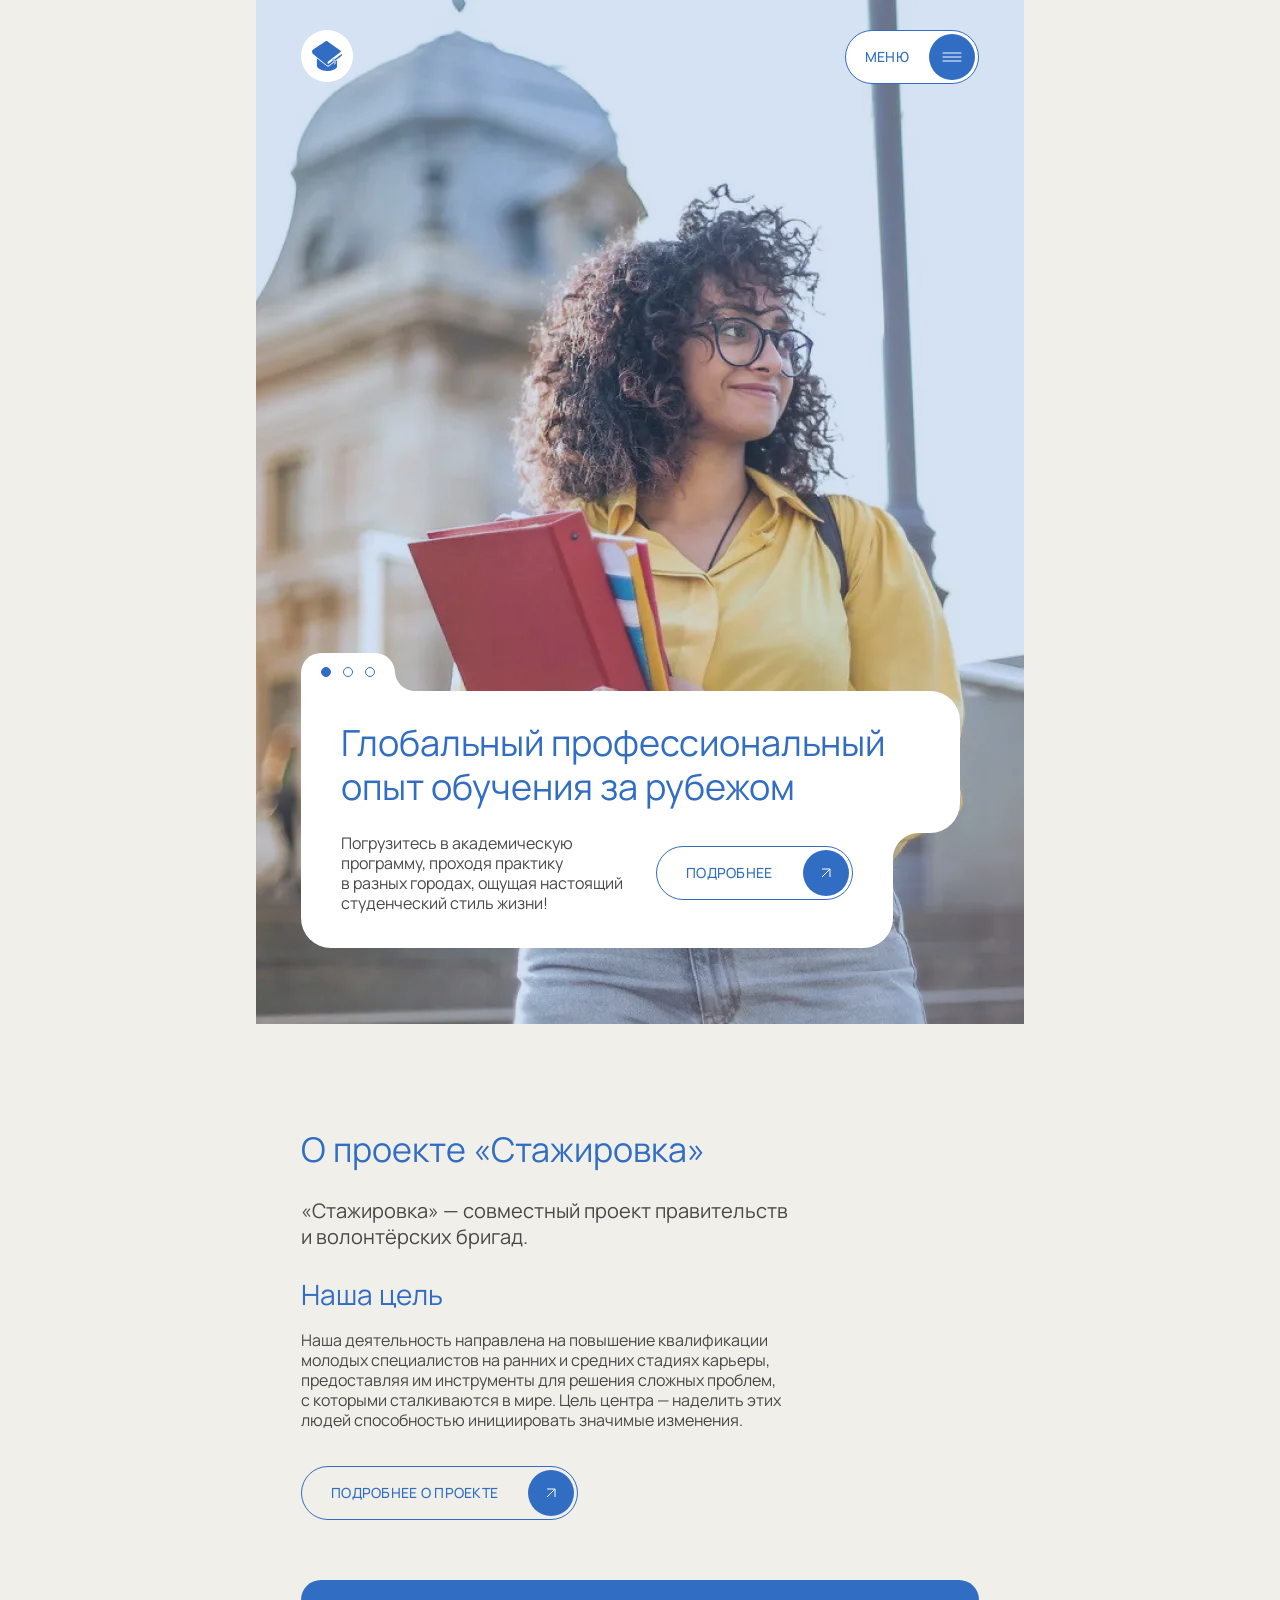
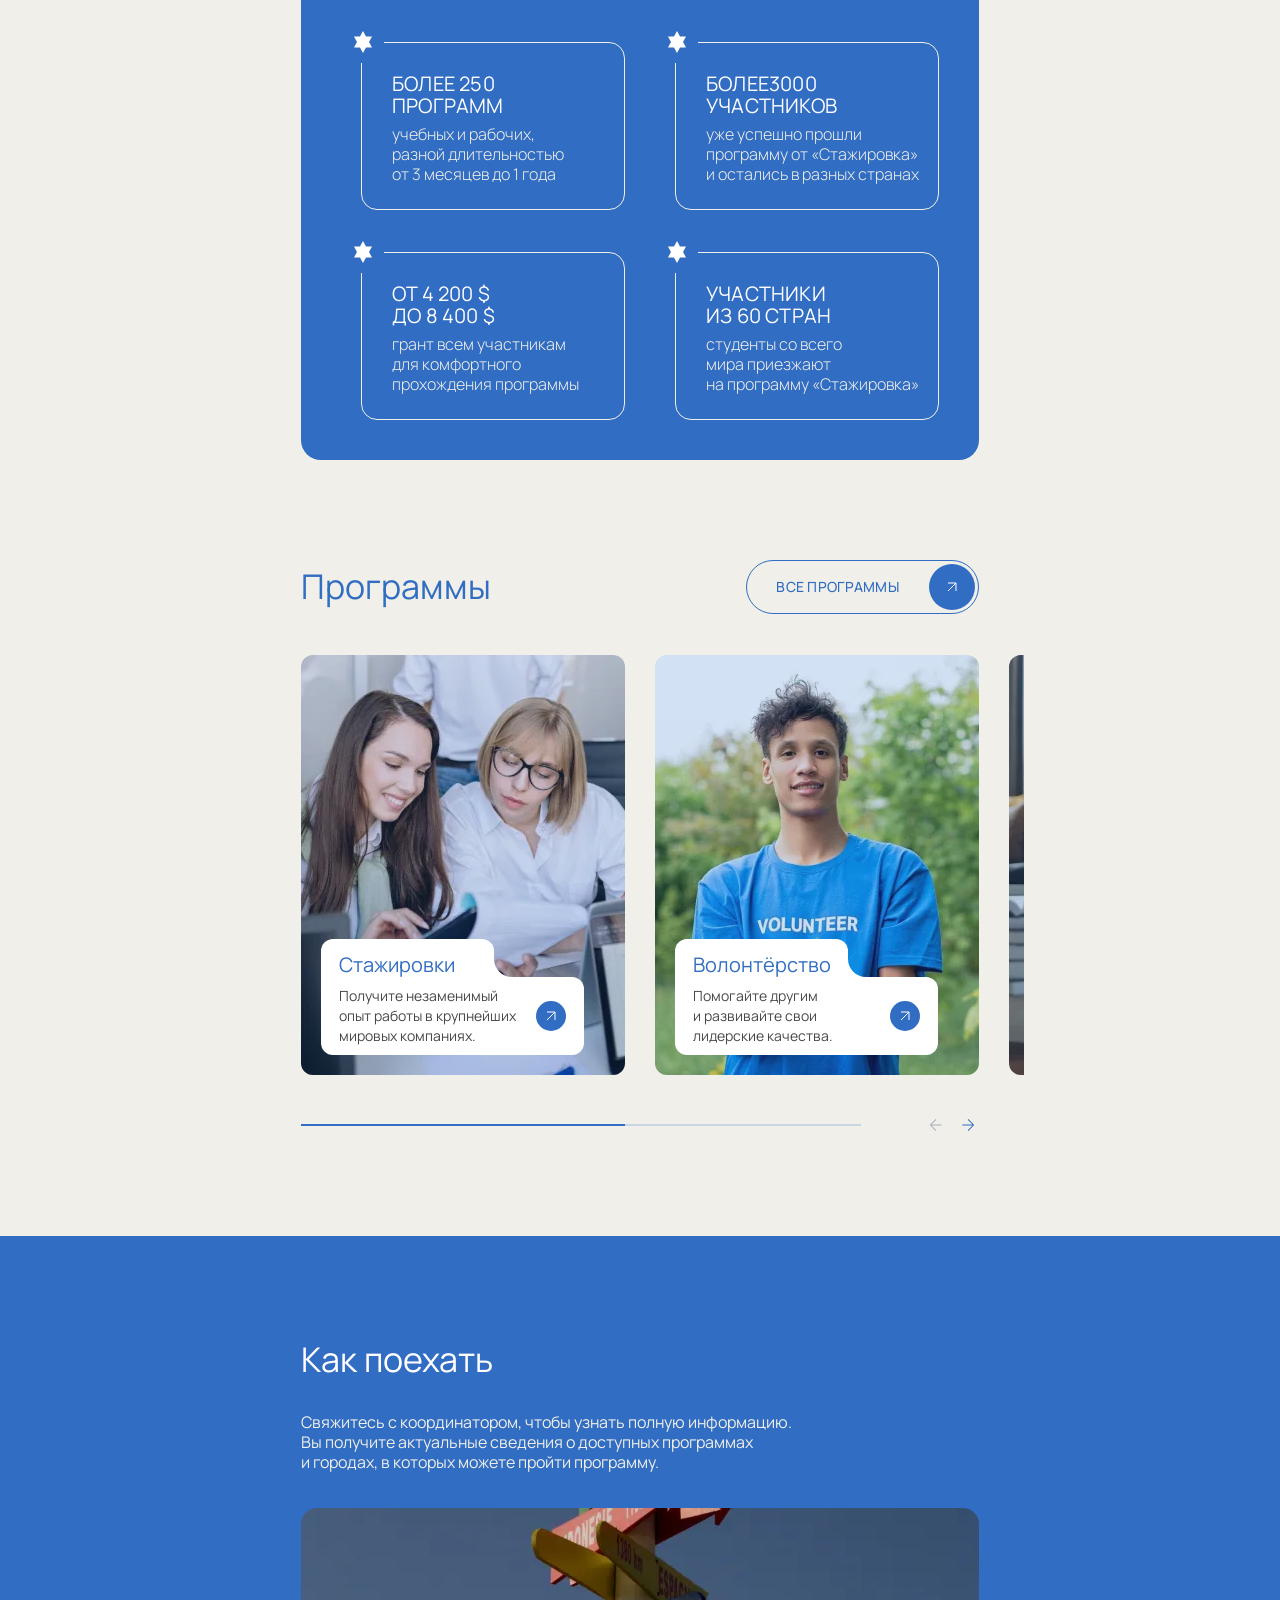
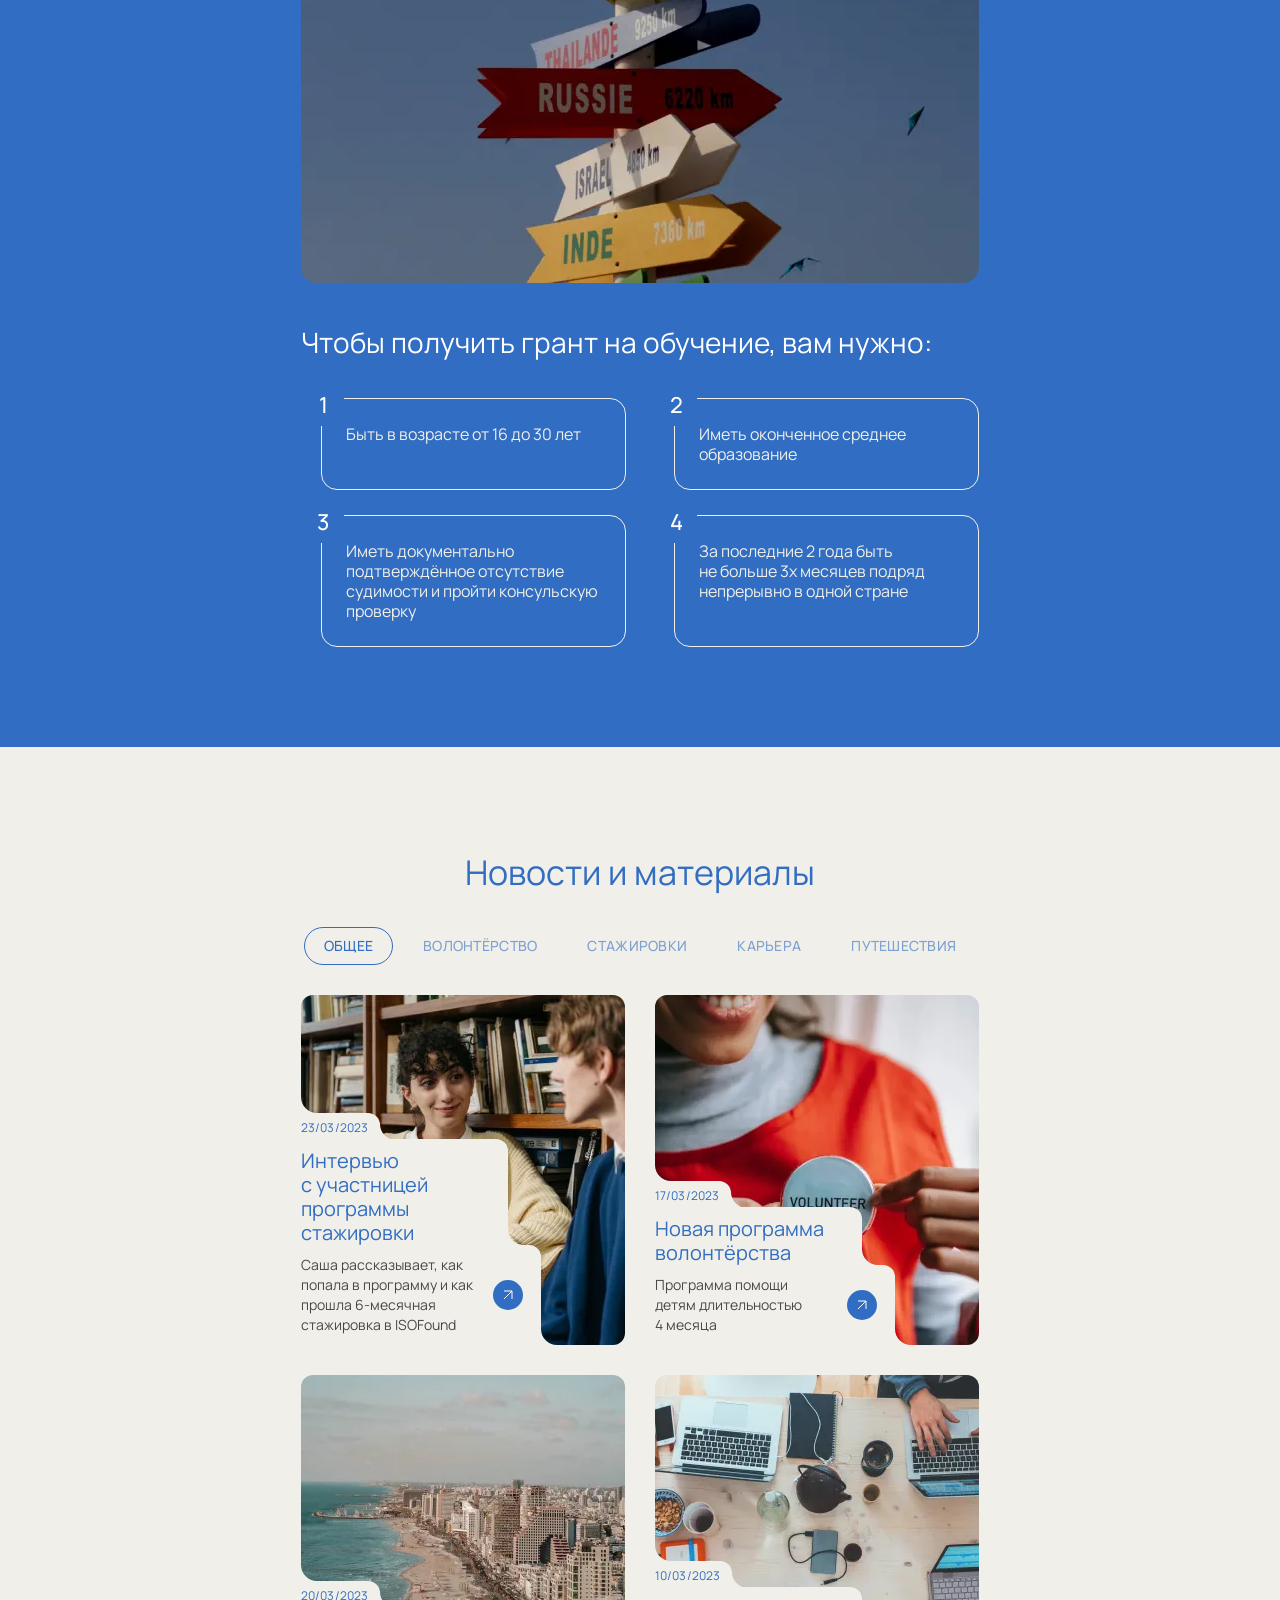
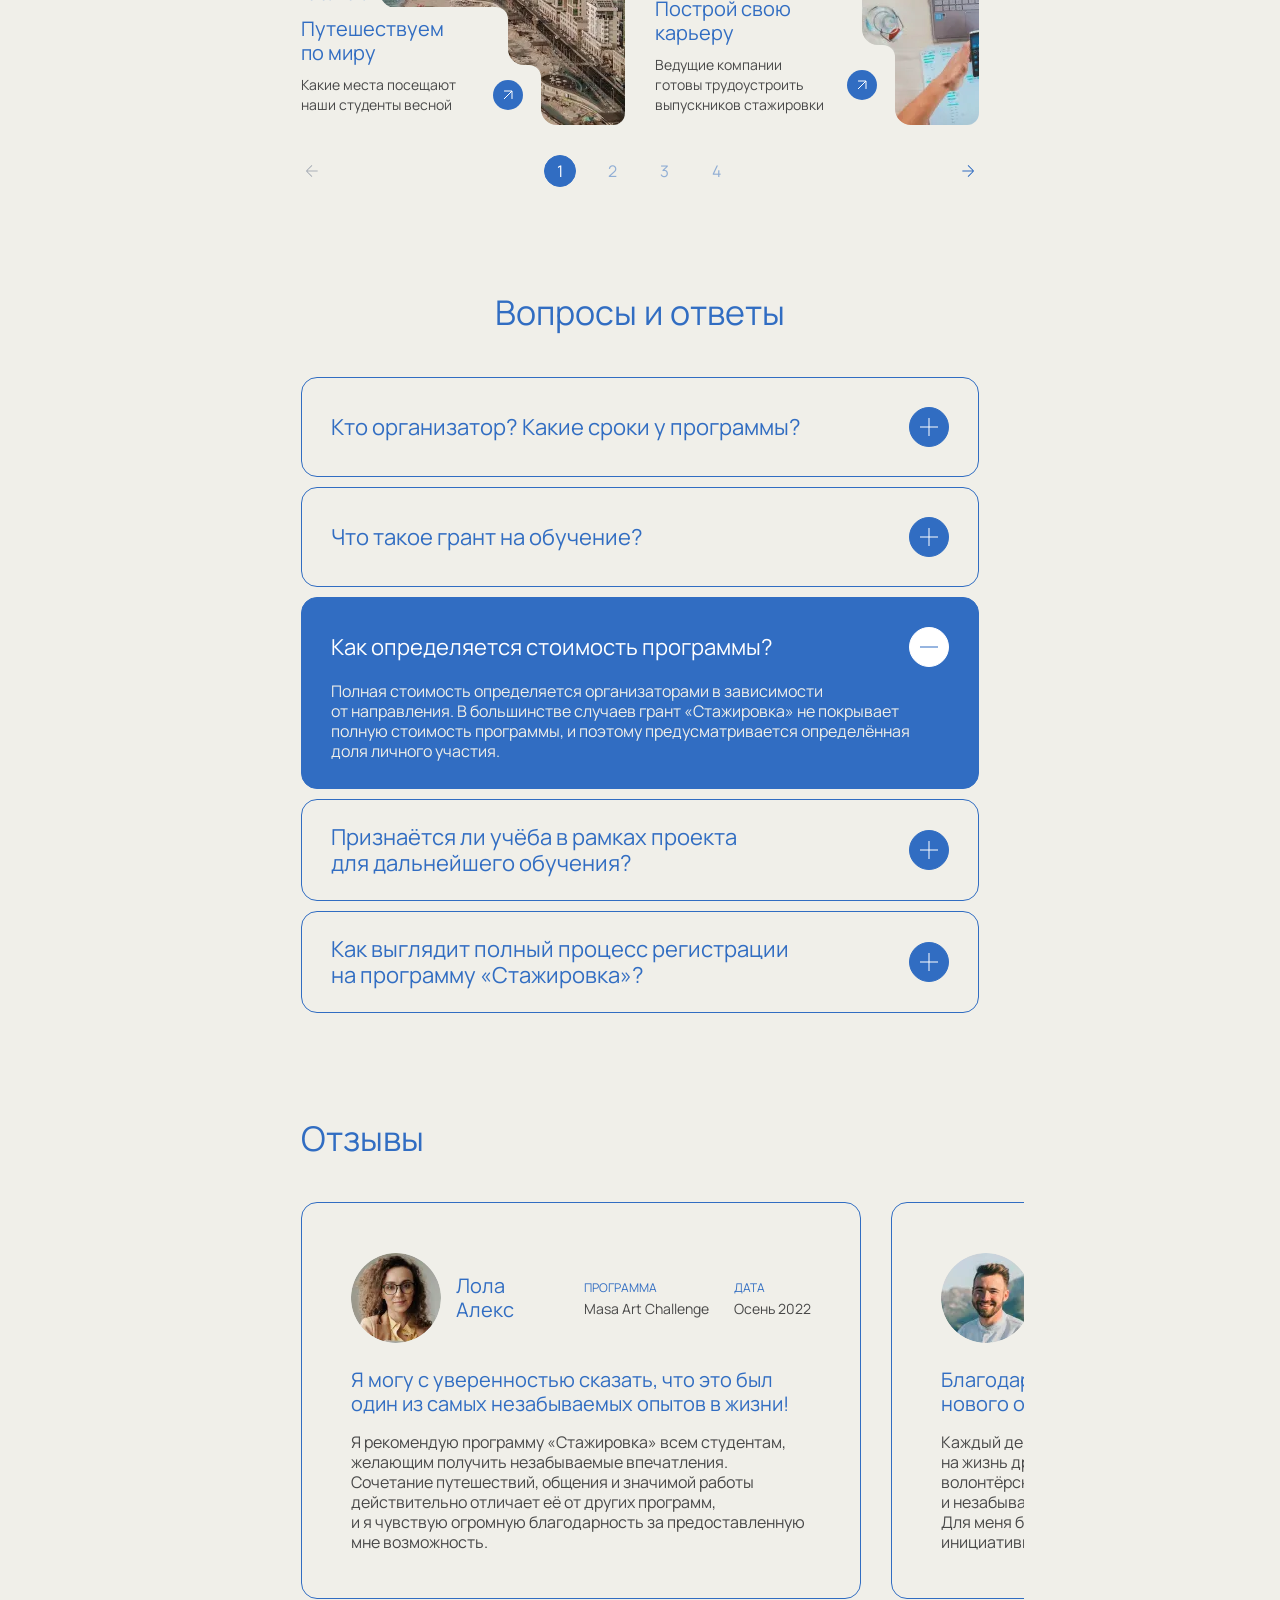
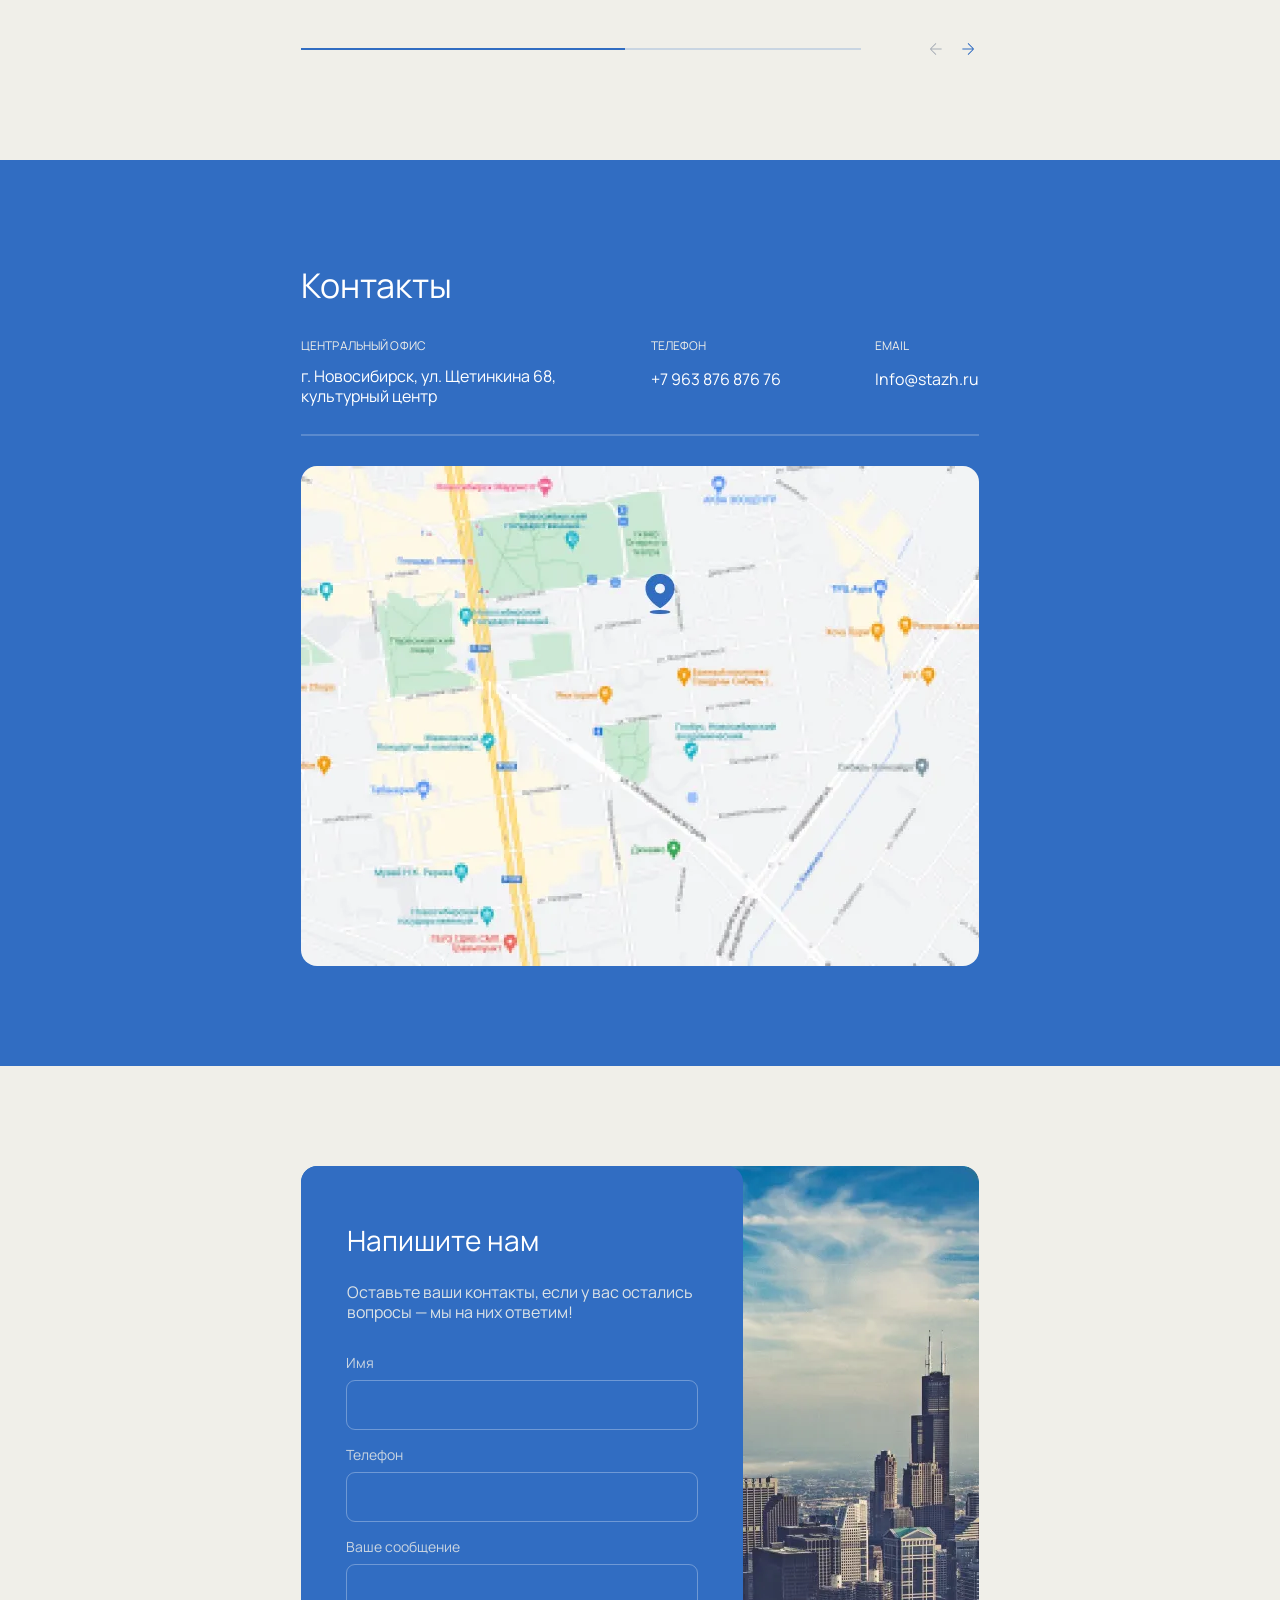
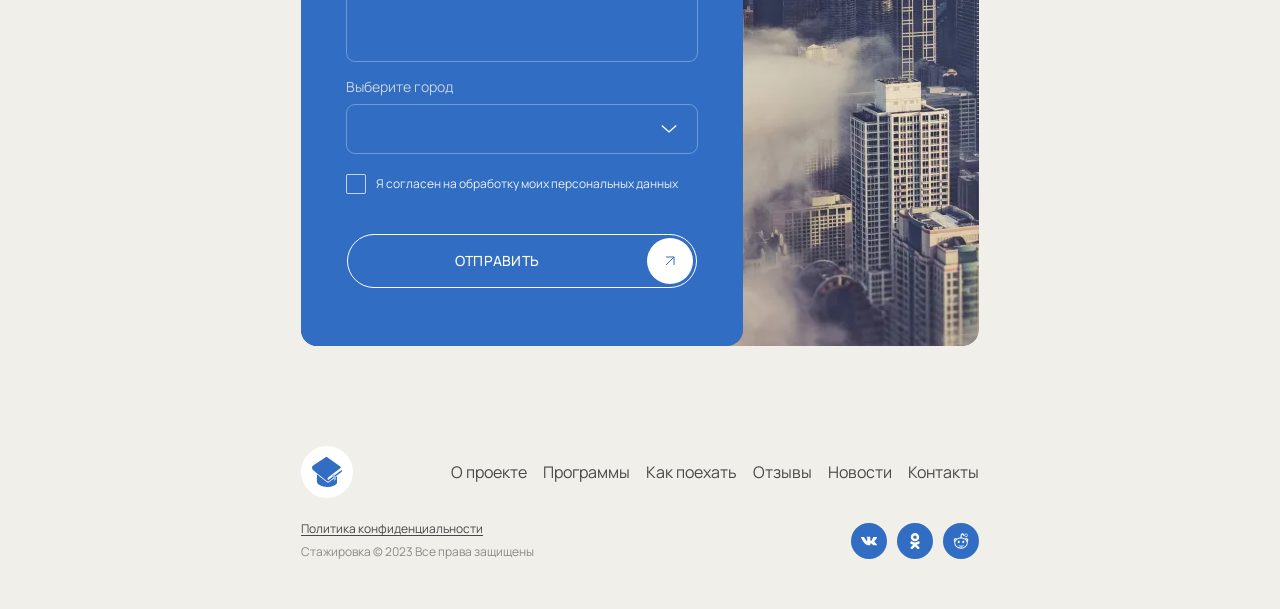
==== commit d53658f0: "Update index.html" ====
--- a/index.html
+++ b/index.html
@@ -1 +1 @@
-<!DOCTYPE html><html lang="ru" data-validate="html"><head><meta charset="UTF-8"><meta http-equiv="X-UA-Compatible" content="IE=edge"><meta name="viewport" content="width=device-width,initial-scale=1"><meta name="description" content="Сайт волонтёрских стажировок"><title>Internship programs</title><link rel="icon" href="favicon.ico"><link rel="icon" type="image/png" href="./assets/favicon-32x32-SxR95oyu.png"><link rel="preload" href="./assets/manrope-regular-4YID1Nht.woff2" type="font/woff2" as="font" crossorigin="anonymous"><link rel="preload" href="./assets/manrope-medium-Khfvbd1T.woff2" type="font/woff2" as="font" crossorigin="anonymous"><link rel="preload" href="./assets/manrope-light-5iYMnpiu.woff2" type="font/woff2" as="font" crossorigin="anonymous"><script type="module" crossorigin src="./assets/index-R6oqrR8d.js"></script><link rel="stylesheet" crossorigin href="./assets/index-KJpIi4x6.css"></head><body><div class="wrapper"><header><h1 class="visually-hidden">Internship programs</h1><nav class="header" data-header="sticky"><div class="container header__container" data-menu="wrapper"><a class="header__logo" href="#" aria-label="Логотип сайта волонтёрских стажировок"><svg width="30" height="30" role="img"><use href="/assets\spritemap.36f748ba.svg#sprite-logo"></use></svg> </a><button class="btn btn--menu btn--light header__btn" type="button" data-menu="button"><span>Меню</span> <span class="btn__icon btn__icon--open"><svg width="20" height="20" role="img" aria-hidden="true" focusable="false"><use href="/assets\spritemap.36f748ba.svg#sprite-open"></use></svg> </span><span class="btn__icon btn__icon--close"><svg width="20" height="20" role="img" aria-hidden="true" focusable="false"><use href="/assets\spritemap.36f748ba.svg#sprite-close"></use></svg></span></button><div class="header__wrapper" data-menu="nav"><ul class="header__list" data-accordion="parent"><li class="header__item"><a class="header__link" href="#about" data-menu="link">О проекте</a></li><li class="header__item" data-accordion="element"><button class="header__link btn" type="button" data-accordion="button"><span>Программы</span> <svg width="12" height="12" role="img" aria-hidden="true" focusable="false"><use href="/assets\spritemap.36f748ba.svg#sprite-checkmark"></use></svg></button><ul class="header__list header__list--secondary" data-accordion="content"><li class="header__item"><a class="header__link" href="#programs" data-menu="link">Стажировки</a></li><li class="header__item"><a class="header__link" href="#programs" data-menu="link">Волонтёрство</a></li><li class="header__item"><a class="header__link" href="#programs" data-menu="link">Учёба</a></li><li class="header__item"><a class="header__link" href="#programs" data-menu="link">Религия</a></li></ul></li><li class="header__item"><a class="header__link" href="#grant" data-menu="link">Как поехать</a></li><li class="header__item"><a class="header__link" href="#reviews" data-menu="link">Отзывы</a></li><li class="header__item" data-accordion="element"><button class="header__link btn" type="button" data-accordion="button"><span>Новости</span> <svg width="12" height="12" role="img" aria-hidden="true" focusable="false"><use href="/assets\spritemap.36f748ba.svg#sprite-checkmark"></use></svg></button><ul class="header__list header__list--secondary" data-accordion="content"><li class="header__item"><a class="header__link" href="#news" data-menu="link">Общее</a></li><li class="header__item"><a class="header__link" href="#news" data-menu="link">Волонтерство</a></li><li class="header__item"><a class="header__link" href="#news" data-menu="link">Стажировки</a></li><li class="header__item"><a class="header__link" href="#news" data-menu="link">Карьера</a></li><li class="header__item"><a class="header__link" href="#news" data-menu="link">Путешествия</a></li></ul></li><li class="header__item"><a class="header__link" href="#contacts" data-menu="link">Контакты</a></li></ul></div></div><div class="header__overlay" data-menu="overlay"></div></nav></header><main><div class="indention"><section class="slider" data-test="slider"><div class="slider__swiper swiper" data-swiper="slider"><ul class="slider__swiper-wrapper swiper-wrapper"><li class="slider__swiper-slide swiper-slide"><div class="container slider__container"><h2>Глобальный профессиональный опыт обучения за рубежом</h2><div class="slider__content-wrapper"><p>Погрузитесь в&nbsp;академическую программу, проходя практику в&nbsp;разных городах, ощущая настоящий студенческий стиль жизни!</p><div class="slider__btn-wrapper"><a class="btn btn--text btn--light" href="#"><span>Подробнее</span> <span class="btn__icon"><svg width="10" height="10" aria-hidden="true" focusable="false" role="img"><use href="/assets\spritemap.36f748ba.svg#sprite-arrow"></use></svg></span></a></div></div></div><div class="slider__wrapper"><picture><source type="image/webp" media="(max-width: 767px)" width="320" height="568" srcset="./assets/slider-1-mobile@1x-2HmBZUF_.webp, ./assets/slider-1-mobile@2x-9cYCi5A2.webp 2x"><source type="image/webp" media="(max-width: 1439px)" width="768" height="1024" srcset="./assets/slider-1-tablet@1x-EGriSgYG.webp, ./assets/slider-1-tablet@2x-oOv0m31z.webp 2x"><source type="image/webp" width="1440" height="800" srcset="./assets/slider-1-desktop@1x-YaL8hFDo.webp, ./assets/slider-1-desktop@2x-mxcC9omr.webp 2x"><source type="image/jpeg" media="(max-width: 767px)" width="320" height="568" srcset="./assets/slider-1-mobile@1x-p7y0WTi-.jpg, ./assets/slider-1-mobile@2x-sY64aA-t.jpg 2x"><source type="image/jpeg" media="(max-width: 1439px)" width="768" height="1024" srcset="./assets/slider-1-tablet@1x-AzYw9E2V.jpg, ./assets/slider-1-tablet@2x-N4KtFrs2.jpg 2x"><img src="./assets/slider-1-desktop@1x-AZMDCx03.jpg" width="1440" height="800" srcset="./assets/slider-1-desktop@2x-WitVGjDR.jpg 2x" alt="Женщина с книгами в руках и улыбающаяся."></picture></div></li><li class="slider__swiper-slide swiper-slide"><div class="container slider__container"><h2>Волонтёрские программы – внесите свой вклад в общество</h2><div class="slider__content-wrapper"><p>Возможности для преподавания, органического сельского хозяйства, устойчивого образа жизни и&nbsp;другое.</p><div class="slider__btn-wrapper"><a class="btn btn--text btn--light" href="#"><span>Подробнее</span> <span class="btn__icon"><svg width="10" height="10" aria-hidden="true" focusable="false" role="img"><use href="/assets\spritemap.36f748ba.svg#sprite-arrow"></use></svg></span></a></div></div></div><div class="slider__wrapper"><picture><source type="image/webp" media="(max-width: 767px)" width="320" height="568" srcset="./assets/slider-2-mobile@1x-JMHj5DIQ.webp, ./assets/slider-2-mobile@2x-k7HOrI5g.webp 2x"><source type="image/webp" media="(max-width: 1439px)" width="768" height="1024" srcset="./assets/slider-2-tablet@1x-XJdR0-h4.webp, ./assets/slider-2-tablet@2x-3ymI8sxC.webp 2x"><source type="image/webp" width="1440" height="800" srcset="./assets/slider-2-desktop@1x-pTRdWhWL.webp, ./assets/slider-2-desktop@2x-Dr-KNF7v.webp 2x"><source type="image/jpeg" media="(max-width: 767px)" width="320" height="568" srcset="./assets/slider-2-mobile@1x-Ki7kY1Mz.jpg, ./assets/slider-2-mobile@2x-wMSbrz2m.jpg 2x"><source type="image/jpeg" media="(max-width: 1439px)" width="768" height="1024" srcset="./assets/slider-2-tablet@1x-8ZpmVRBM.jpg, ./assets/slider-2-tablet@2x-YhDKty08.jpg 2x"><img src="./assets/slider-2-desktop@1x-Mb0Wacbq.jpg" width="1440" height="800" srcset="./assets/slider-2-desktop@2x-2eOBBfLQ.jpg 2x" alt="Группа людей позирует для фотографии."></picture></div></li><li class="slider__swiper-slide swiper-slide"><div class="container slider__container"><h2>Программы стажировок в крупнейших компаниях мира</h2><div class="slider__content-wrapper"><p>Получите незаменимый опыт работы в&nbsp;ведущих мировых компаниях и&nbsp;государственных организациях.</p><div class="slider__btn-wrapper"><a class="btn btn--text btn--light" href="#"><span>Подробнее</span> <span class="btn__icon"><svg width="10" height="10" aria-hidden="true" focusable="false" role="img"><use href="/assets\spritemap.36f748ba.svg#sprite-arrow"></use></svg></span></a></div></div></div><div class="slider__wrapper"><picture><source type="image/webp" media="(max-width: 767px)" width="320" height="568" srcset="./assets/slider-3-mobile@1x-ly_QI1pG.webp, ./assets/slider-3-mobile@2x-NSLv7d3N.webp 2x"><source type="image/webp" media="(max-width: 1439px)" width="768" height="1024" srcset="./assets/slider-3-tablet@1x-l2CXTJ1Z.webp, ./assets/slider-3-tablet@2x-yBpnzu__.webp 2x"><source type="image/webp" width="1440" height="800" srcset="./assets/slider-3-desktop@1x-FlVo7lMR.webp, ./assets/slider-3-desktop@2x-Z1pekzWg.webp 2x"><source type="image/jpeg" media="(max-width: 767px)" width="320" height="568" srcset="./assets/slider-3-mobile@1x-H2UzZykG.jpg, ./assets/slider-3-mobile@2x-8tyMx39t.jpg 2x"><source type="image/jpeg" media="(max-width: 1439px)" width="768" height="1024" srcset="./assets/slider-3-tablet@1x-LnxrqGLn.jpg, ./assets/slider-3-tablet@2x-CgEzRW9Z.jpg 2x"><img src="./assets/slider-3-desktop@1x-E8ZcjPCH.jpg" width="1440" height="800" srcset="./assets/slider-3-desktop@2x-hai0UQJ0.jpg 2x" alt="Группа людей, просматривающих документ."></picture></div></li></ul><div class="container slider__pagination-container"><div class="slider__pagination swiper-pagination" data-button="pagination-slider"></div></div></div></section><section class="about" id="about" data-test="about"><div class="container about__container"><div class="about__wrapper"><div class="about__heading-wrapper"><h2 class="about__title">О проекте «Стажировка»</h2><p>«Стажировка»&nbsp;— совместный проект правительств и&nbsp;волонтёрских бригад.</p></div><div class="about__content-wrapper"><h3>Наша цель</h3><p>Наша деятельность направлена на&nbsp;повышение квалификации молодых специалистов на&nbsp;ранних и&nbsp;средних стадиях карьеры, предоставляя им&nbsp;инструменты для решения сложных проблем, с&nbsp;которыми сталкиваются в&nbsp;мире. Цель центра&nbsp;— наделить этих людей способностью инициировать значимые изменения.</p><a class="btn btn--text btn--light" href="#" data-open-modal="about"><span>Подробнее о проекте</span> <span class="btn__icon"><svg width="10" height="10" aria-hidden="true" focusable="false" role="img"><use href="/assets\spritemap.36f748ba.svg#sprite-arrow"></use></svg></span></a></div></div><ul class="about__list"><li class="about__item about__item--1"><h3>Более 250 программ</h3><p>учебных и рабочих, разной длительностью от 3 месяцев до 1 года</p><div class="about__icon"><svg width="22" height="22" aria-hidden="true" focusable="false" role="img"><use href="/assets\spritemap.36f748ba.svg#sprite-star"></use></svg></div></li><li class="about__item about__item--2"><h3>Более<br class="about__mobile-crutch-br">3000 участников</h3><p>уже успешно прошли программу от «Стажировка» и остались в разных странах</p><div class="about__icon"><svg width="22" height="22" aria-hidden="true" focusable="false" role="img"><use href="/assets\spritemap.36f748ba.svg#sprite-star"></use></svg></div></li><li class="about__item about__item--3"><h3>от&nbsp;4&nbsp;200&nbsp;$ до&nbsp;8&nbsp;400&nbsp;$</h3><p>грант всем участникам для комфортного прохождения программы</p><div class="about__icon"><svg width="22" height="22" aria-hidden="true" focusable="false" role="img"><use href="/assets\spritemap.36f748ba.svg#sprite-star"></use></svg></div></li><li class="about__item about__item--4"><h3>участники из 60 стран</h3><p>студенты со всего<br class="about__crutch-br">мира приезжают на программу «Стажировка»</p><div class="about__icon"><svg width="22" height="22" aria-hidden="true" focusable="false" role="img"><use href="/assets\spritemap.36f748ba.svg#sprite-star"></use></svg></div></li></ul></div></section><section class="programs" id="programs" data-test="programs"><div class="container programs__container"><h2 class="programs__title">Программы</h2><a class="btn btn--text btn--light programs__btn" href="#"><span>Все программы</span> <span class="btn__icon"><svg width="10" height="10" aria-hidden="true" focusable="false" role="img"><use href="/assets\spritemap.36f748ba.svg#sprite-arrow"></use></svg></span></a><div class="programs__swiper swiper" data-swiper="programs"><ul class="programs__swiper-wrapper swiper-wrapper"><li class="programs__swiper-slide swiper-slide"><div class="programs__swiper-content"><h3>Стажировки</h3><div class="programs__content-wrapper"><p>Получите незаменимый опыт работы в&nbsp;крупнейших мировых компаниях.</p><a class="btn btn--arrow" href="#"><span class="visually-hidden">Подробнее</span> <svg width="10" height="10" aria-hidden="true" focusable="false" role="img"><use href="/assets\spritemap.36f748ba.svg#sprite-arrow"></use></svg></a></div></div><picture><source type="image/webp" media="(max-width: 767px)" width="290" height="400" srcset="./assets/programs-1-mobile@1x-xBCB702k.webp, ./assets/programs-1-mobile@2x-zdojy85M.webp 2x"><source type="image/webp" media="(max-width: 1439px)" width="324" height="420" srcset="./assets/programs-1-tablet@1x-rUbxyc_l.webp, ./assets/programs-1-tablet@2x-vrbUkJvx.webp 2x"><source type="image/webp" width="392" height="420" srcset="./assets/programs-1-desktop@1x-xZ2Bd7L8.webp, ./assets/programs-1-desktop@2x-yIBKhg6i.webp 2x"><source type="image/jpeg" media="(max-width: 767px)" width="290" height="400" srcset="./assets/programs-1-mobile@1x-Xzj7m4S0.jpg, ./assets/programs-1-mobile@2x-kMnFmklv.jpg 2x"><source type="image/jpeg" media="(max-width: 1439px)" width="324" height="420" srcset="./assets/programs-1-tablet@1x-p3ZSbmFm.jpg, ./assets/programs-1-tablet@2x-qn9leNXn.jpg 2x"><img src="./assets/programs-1-desktop@1x-bfreSCuk.jpg" width="392" height="420" srcset="./assets/programs-1-desktop@2x-QZC7lHCd.jpg 2x" alt="Пара женщин просматривает бумаги."></picture></li><li class="programs__swiper-slide swiper-slide"><div class="programs__swiper-content"><h3>Волонтёрство</h3><div class="programs__content-wrapper"><p>Помогайте другим и&nbsp;развивайте свои лидерские качества.</p><a class="btn btn--arrow" href="#"><span class="visually-hidden">Подробнее</span> <svg width="10" height="10" aria-hidden="true" focusable="false" role="img"><use href="/assets\spritemap.36f748ba.svg#sprite-arrow"></use></svg></a></div></div><picture><source type="image/webp" media="(max-width: 767px)" width="290" height="400" srcset="./assets/programs-2-mobile@1x-gaOOM155.webp, ./assets/programs-2-mobile@2x-0hhnz85m.webp 2x"><source type="image/webp" media="(max-width: 1439px)" width="324" height="420" srcset="./assets/programs-2-tablet@1x-9TBK1qB3.webp, ./assets/programs-2-tablet@2x-kbqKUPdD.webp 2x"><source type="image/webp" width="392" height="420" srcset="./assets/programs-2-desktop@1x-v1qI4Gxy.webp, ./assets/programs-2-desktop@2x-o69njiaI.webp 2x"><source type="image/jpeg" media="(max-width: 767px)" width="290" height="400" srcset="./assets/programs-2-mobile@1x-sQGGBGMM.jpg, ./assets/programs-2-mobile@2x-n2o3RvdI.jpg 2x"><source type="image/jpeg" media="(max-width: 1439px)" width="324" height="420" srcset="./assets/programs-2-tablet@1x-mXyyKMNc.jpg, ./assets/programs-2-tablet@2x-BTDOT1qa.jpg 2x"><img src="./assets/programs-2-desktop@1x-ZjicJBvt.jpg" width="392" height="420" srcset="./assets/programs-2-desktop@2x-3DnWxbuK.jpg 2x" alt="Мужчина, держащий в руках маленькое растение."></picture></li><li class="programs__swiper-slide swiper-slide"><div class="programs__swiper-content"><h3>Учёба</h3><div class="programs__content-wrapper"><p>Получите образование и&nbsp;измените своё будущее.</p><a class="btn btn--arrow" href="#"><span class="visually-hidden">Подробнее</span> <svg width="10" height="10" aria-hidden="true" focusable="false" role="img"><use href="/assets\spritemap.36f748ba.svg#sprite-arrow"></use></svg></a></div></div><picture><source type="image/webp" media="(max-width: 767px)" width="290" height="400" srcset="./assets/programs-3-mobile@1x-9zCQVE1C.webp, ./assets/programs-3-mobile@2x-j0qn3YL1.webp 2x"><source type="image/webp" media="(max-width: 1439px)" width="324" height="420" srcset="./assets/programs-3-tablet@1x-CYC9Q_rJ.webp, ./assets/programs-3-tablet@2x-mwd-IPtU.webp 2x"><source type="image/webp" width="392" height="420" srcset="./assets/programs-3-desktop@1x-VDWJ3rQ2.webp, ./assets/programs-3-desktop@2x-KUinXlhj.webp 2x"><source type="image/jpeg" media="(max-width: 767px)" width="290" height="400" srcset="./assets/programs-3-mobile@1x-WEJ83HY9.jpg, ./assets/programs-3-mobile@2x-bpA9wav7.jpg 2x"><source type="image/jpeg" media="(max-width: 1439px)" width="324" height="420" srcset="./assets/programs-3-tablet@1x-n8aXrzaF.jpg, ./assets/programs-3-tablet@2x-GOxcwCw0.jpg 2x"><img src="./assets/programs-3-desktop@1x-ZJmqc8xQ.jpg" width="392" height="420" srcset="./assets/programs-3-desktop@2x-YIfvbSyV.jpg 2x" alt="Мужчина, сидящий за столом с книгами и ручкой."></picture></li><li class="programs__swiper-slide swiper-slide"><div class="programs__swiper-content"><h3>Стажировки</h3><div class="programs__content-wrapper"><p>Получите незаменимый опыт работы в&nbsp;крупнейших мировых компаниях.</p><a class="btn btn--arrow" href="#"><span class="visually-hidden">Подробнее</span> <svg width="10" height="10" aria-hidden="true" focusable="false" role="img"><use href="/assets\spritemap.36f748ba.svg#sprite-arrow"></use></svg></a></div></div><picture><source type="image/webp" media="(max-width: 767px)" width="290" height="400" srcset="./assets/programs-1-mobile@1x-xBCB702k.webp, ./assets/programs-1-mobile@2x-zdojy85M.webp 2x"><source type="image/webp" media="(max-width: 1439px)" width="324" height="420" srcset="./assets/programs-1-tablet@1x-rUbxyc_l.webp, ./assets/programs-1-tablet@2x-vrbUkJvx.webp 2x"><source type="image/webp" width="392" height="420" srcset="./assets/programs-1-desktop@1x-xZ2Bd7L8.webp, ./assets/programs-1-desktop@2x-yIBKhg6i.webp 2x"><source type="image/jpeg" media="(max-width: 767px)" width="290" height="400" srcset="./assets/programs-1-mobile@1x-Xzj7m4S0.jpg, ./assets/programs-1-mobile@2x-kMnFmklv.jpg 2x"><source type="image/jpeg" media="(max-width: 1439px)" width="324" height="420" srcset="./assets/programs-1-tablet@1x-p3ZSbmFm.jpg, ./assets/programs-1-tablet@2x-qn9leNXn.jpg 2x"><img src="./assets/programs-1-desktop@1x-bfreSCuk.jpg" width="392" height="420" srcset="./assets/programs-1-desktop@2x-QZC7lHCd.jpg 2x" alt="Пара женщин просматривает бумаги."></picture></li><li class="programs__swiper-slide swiper-slide"><div class="programs__swiper-content"><h3>Волонтёрство</h3><div class="programs__content-wrapper"><p>Помогайте другим и&nbsp;развивайте свои лидерские качества.</p><a class="btn btn--arrow" href="#"><span class="visually-hidden">Подробнее</span> <svg width="10" height="10" aria-hidden="true" focusable="false" role="img"><use href="/assets\spritemap.36f748ba.svg#sprite-arrow"></use></svg></a></div></div><picture><source type="image/webp" media="(max-width: 767px)" width="290" height="400" srcset="./assets/programs-2-mobile@1x-gaOOM155.webp, ./assets/programs-2-mobile@2x-0hhnz85m.webp 2x"><source type="image/webp" media="(max-width: 1439px)" width="324" height="420" srcset="./assets/programs-2-tablet@1x-9TBK1qB3.webp, ./assets/programs-2-tablet@2x-kbqKUPdD.webp 2x"><source type="image/webp" width="392" height="420" srcset="./assets/programs-2-desktop@1x-v1qI4Gxy.webp, ./assets/programs-2-desktop@2x-o69njiaI.webp 2x"><source type="image/jpeg" media="(max-width: 767px)" width="290" height="400" srcset="./assets/programs-2-mobile@1x-sQGGBGMM.jpg, ./assets/programs-2-mobile@2x-n2o3RvdI.jpg 2x"><source type="image/jpeg" media="(max-width: 1439px)" width="324" height="420" srcset="./assets/programs-2-tablet@1x-mXyyKMNc.jpg, ./assets/programs-2-tablet@2x-BTDOT1qa.jpg 2x"><img src="./assets/programs-2-desktop@1x-ZjicJBvt.jpg" width="392" height="420" srcset="./assets/programs-2-desktop@2x-3DnWxbuK.jpg 2x" alt="Мужчина, держащий в руках маленькое растение."></picture></li><li class="programs__swiper-slide swiper-slide"><div class="programs__swiper-content"><h3>Учёба</h3><div class="programs__content-wrapper"><p>Получите образование и&nbsp;измените своё будущее.</p><a class="btn btn--arrow" href="#"><span class="visually-hidden">Подробнее</span> <svg width="10" height="10" aria-hidden="true" focusable="false" role="img"><use href="/assets\spritemap.36f748ba.svg#sprite-arrow"></use></svg></a></div></div><picture><source type="image/webp" media="(max-width: 767px)" width="290" height="400" srcset="./assets/programs-3-mobile@1x-9zCQVE1C.webp, ./assets/programs-3-mobile@2x-j0qn3YL1.webp 2x"><source type="image/webp" media="(max-width: 1439px)" width="324" height="420" srcset="./assets/programs-3-tablet@1x-CYC9Q_rJ.webp, ./assets/programs-3-tablet@2x-mwd-IPtU.webp 2x"><source type="image/webp" width="392" height="420" srcset="./assets/programs-3-desktop@1x-VDWJ3rQ2.webp, ./assets/programs-3-desktop@2x-KUinXlhj.webp 2x"><source type="image/jpeg" media="(max-width: 767px)" width="290" height="400" srcset="./assets/programs-3-mobile@1x-WEJ83HY9.jpg, ./assets/programs-3-mobile@2x-bpA9wav7.jpg 2x"><source type="image/jpeg" media="(max-width: 1439px)" width="324" height="420" srcset="./assets/programs-3-tablet@1x-n8aXrzaF.jpg, ./assets/programs-3-tablet@2x-GOxcwCw0.jpg 2x"><img src="./assets/programs-3-desktop@1x-ZJmqc8xQ.jpg" width="392" height="420" srcset="./assets/programs-3-desktop@2x-YIfvbSyV.jpg 2x" alt="Мужчина, сидящий за столом с книгами и ручкой."></picture></li></ul><div class="programs__scrollbar" data-scrollbar="programs"></div></div><div class="programs__button-container"><button class="btn btn--swiper btn--prev" type="button" data-button="prev-programs"><span class="visually-hidden">Предыдущий слайд.</span> <svg width="10" height="10" aria-hidden="true" focusable="false" role="img"><use href="/assets\spritemap.36f748ba.svg#sprite-arrow"></use></svg></button> <button class="btn btn--swiper btn--next" type="button" data-button="next-programs"><span class="visually-hidden">Следующий слайд.</span> <svg width="10" height="10" aria-hidden="true" focusable="false" role="img"><use href="/assets\spritemap.36f748ba.svg#sprite-arrow"></use></svg></button></div></div></section><section class="grant" id="grant" data-test="grant"><div class="container grant__container"><div class="grant__wrapper"><h2 class="grant__title">Как поехать</h2><p>Свяжитесь с&nbsp;координатором, чтобы узнать полную информацию. Вы&nbsp;получите актуальные сведения о&nbsp;доступных программах и&nbsp;городах, в&nbsp;которых можете пройти программу.</p><picture><source type="image/webp" media="(max-width: 767px)" width="290" height="200" srcset="./assets/grant-mobile@1x-JOd1cvUM.webp, ./assets/grant-mobile@2x-YR-3WICv.webp 2x"><source type="image/webp" media="(max-width: 1439px)" width="678" height="375" srcset="./assets/grant-tablet@1x-pgvZuQLr.webp, ./assets/grant-tablet@2x-KCDi8Lc_.webp 2x"><source type="image/webp" width="498" height="363" srcset="./assets/grant-desktop@1x-B5mreNeI.webp, ./assets/grant-desktop@2x-SzB833oy.webp 2x"><source type="image/jpeg" media="(max-width: 767px)" width="290" height="200" srcset="./assets/grant-mobile@1x-kB8jwJrY.jpg, ./assets/grant-mobile@2x-sNJcKjkH.jpg 2x"><source type="image/jpeg" media="(max-width: 1439px)" width="678" height="375" srcset="./assets/grant-tablet@1x-0WcCoEIr.jpg, ./assets/grant-tablet@2x-PmSoJpFF.jpg 2x"><img src="./assets/grant-desktop@1x-yip-JvZW.jpg" width="498" height="363" srcset="./assets/grant-desktop@2x-1VwdvKTH.jpg 2x" alt="Столб-указатель с разными направлениями."></picture></div><div class="grant__list-wrapper"><h3>Чтобы получить грант на обучение, вам нужно:</h3><ul class="grant__list"><li class="grant__item"><p>Быть в&nbsp;возрасте от&nbsp;16&nbsp;до&nbsp;30&nbsp;лет</p><span>1</span></li><li class="grant__item"><p>Иметь оконченное среднее образование</p><span>2</span></li><li class="grant__item"><p>Иметь документально подтверждённое отсутствие судимости и&nbsp;пройти консульскую проверку</p><span>3</span></li><li class="grant__item"><p>За&nbsp;последние 2&nbsp;года быть не&nbsp;больше 3х&nbsp;месяцев подряд непрерывно в&nbsp;одной стране</p><span>4</span></li></ul></div></div></section><section class="news" id="news" data-test="news"><div class="container news__container"><h2 class="news__title">Новости и материалы</h2><div class="news__tabs-wrapper"><button class="news__tabs-button is-active" type="button">Общее</button> <button class="news__tabs-button" type="button">Волонтёрство</button> <button class="news__tabs-button" type="button">Стажировки</button> <button class="news__tabs-button" type="button">Карьера</button> <button class="news__tabs-button" type="button">Путешествия</button></div><div class="news__swiper swiper" data-swiper="news"><ul class="news__swiper-wrapper swiper-wrapper"><li class="news__swiper-slide swiper-slide"><div class="news__swiper-content"><span>23/03/2023</span><h3>Интервью с&nbsp;участницей программы стажировки</h3><div class="news__content-wrapper"><p>Саша рассказывает, как попала в&nbsp;программу и&nbsp;как прошла 6-месячная стажировка в&nbsp;ISOFound</p><a class="btn btn--arrow" href="#"><span class="visually-hidden">Подробнее</span> <svg width="10" height="10" aria-hidden="true" focusable="false" role="img"><use href="/assets\spritemap.36f748ba.svg#sprite-arrow"></use></svg></a></div></div><picture><source type="image/webp" media="(max-width: 1439px)" width="324" height="350" srcset="./assets/news-1-tablet@1x-UhxafhsK.webp, ./assets/news-1-tablet@2x-jXvCxzKA.webp 2x"><source type="image/webp" width="604" height="400" srcset="./assets/news-wide-1-desktop@1x-e_vNGxTf.webp, ./assets/news-wide-1-desktop@2x-RqhNadxb.webp 2x"><source type="image/jpeg" media="(max-width: 1439px)" width="324" height="350" srcset="./assets/news-1-tablet@1x-IZE8hOpu.jpg, ./assets/news-1-tablet@2x-F0uNqsJf.jpg 2x"><img src="./assets/news-wide-1-desktop@1x-C-TEhFyZ.jpg" width="604" height="400" srcset="./assets/news-wide-1-desktop@2x-m-YtIUrU.jpg 2x" alt="Женщина с книгой в руках смотрит на мужчину в библиотеке."></picture></li><li class="news__swiper-slide swiper-slide"><div class="news__swiper-content"><span>20/03/2023</span><h3>Путешествуем по&nbsp;миру</h3><div class="news__content-wrapper"><p>Какие места посещают наши студенты весной</p><a class="btn btn--arrow" href="#"><span class="visually-hidden">Подробнее</span> <svg width="10" height="10" aria-hidden="true" focusable="false" role="img"><use href="/assets\spritemap.36f748ba.svg#sprite-arrow"></use></svg></a></div></div><picture><source type="image/webp" media="(max-width: 1439px)" width="324" height="350" srcset="./assets/news-2-tablet@1x-rpzzfpxW.webp, ./assets/news-2-tablet@2x-Mqd3Yf94.webp 2x"><source type="image/webp" width="286" height="400" srcset="./assets/news-2-desktop@1x-VnhoknqR.webp, ./assets/news-2-desktop@2x-72dAb2XC.webp 2x"><source type="image/jpeg" media="(max-width: 1439px)" width="324" height="350" srcset="./assets/news-2-tablet@1x-jsZmblWX.jpg, ./assets/news-2-tablet@2x-5BOa4q9N.jpg 2x"><img src="./assets/news-2-desktop@1x-7iwTkxzc.jpg" width="286" height="400" srcset="./assets/news-2-desktop@2x-swhV6BfH.jpg 2x" alt="Город рядом с морем."></picture></li><li class="news__swiper-slide swiper-slide"><div class="news__swiper-content"><span>17/03/2023</span><h3>Новая программа волонтёрства</h3><div class="news__content-wrapper"><p>Программа помощи детям длительностью 4&nbsp;месяца</p><a class="btn btn--arrow" href="#"><span class="visually-hidden">Подробнее</span> <svg width="10" height="10" aria-hidden="true" focusable="false" role="img"><use href="/assets\spritemap.36f748ba.svg#sprite-arrow"></use></svg></a></div></div><picture><source type="image/webp" media="(max-width: 1439px)" width="324" height="350" srcset="./assets/news-3-tablet@1x-Zfd1oC5t.webp, ./assets/news-3-tablet@2x--Yl92WGC.webp 2x"><source type="image/webp" width="286" height="400" srcset="./assets/news-3-desktop@1x-AimT4siE.webp, ./assets/news-3-desktop@2x-W6gTlvs9.webp 2x"><source type="image/jpeg" media="(max-width: 1439px)" width="324" height="350" srcset="./assets/news-3-tablet@1x-Q_vvK3e3.jpg, ./assets/news-3-tablet@2x-pedeOIRJ.jpg 2x"><img src="./assets/news-3-desktop@1x-679i-TL5.jpg" width="286" height="400" srcset="./assets/news-3-desktop@2x-W_1S3PfU.jpg 2x" alt="Женщина держит в руках значок волонтёра."></picture></li><li class="news__swiper-slide swiper-slide"><div class="news__swiper-content"><span>10/03/2023</span><h3>Построй свою карьеру</h3><div class="news__content-wrapper"><p>Ведущие компании готовы трудоустроить выпускников стажировки</p><a class="btn btn--arrow" href="#"><span class="visually-hidden">Подробнее</span> <svg width="10" height="10" aria-hidden="true" focusable="false" role="img"><use href="/assets\spritemap.36f748ba.svg#sprite-arrow"></use></svg></a></div></div><picture><source type="image/webp" media="(max-width: 1439px)" width="324" height="350" srcset="./assets/news-4-tablet@1x-kedBxxbs.webp, ./assets/news-4-tablet@2x-8WJCzVZo.webp 2x"><source type="image/webp" width="286" height="400" srcset="./assets/news-4-desktop@1x-yW2N5K_H.webp, ./assets/news-4-desktop@2x-n5tlfetK.webp 2x"><source type="image/jpeg" media="(max-width: 1439px)" width="324" height="350" srcset="./assets/news-4-tablet@1x-Y9PIIQwV.jpg, ./assets/news-4-tablet@2x-NsPt0pdf.jpg 2x"><img src="./assets/news-4-desktop@1x-u1NLw2JT.jpg" width="286" height="400" srcset="./assets/news-4-desktop@2x-ua7ZSk81.jpg 2x" alt="Стол с ноутбуками и кофейными чашками."></picture></li><li class="news__swiper-slide swiper-slide"><div class="news__swiper-content"><span>23/03/2023</span><h3>Интервью с&nbsp;участницей программы стажировки</h3><div class="news__content-wrapper"><p>Саша рассказывает, как попала в&nbsp;программу и&nbsp;как прошла 6-месячная стажировка в&nbsp;ISOFound</p><a class="btn btn--arrow" href="#"><span class="visually-hidden">Подробнее</span> <svg width="10" height="10" aria-hidden="true" focusable="false" role="img"><use href="/assets\spritemap.36f748ba.svg#sprite-arrow"></use></svg></a></div></div><picture><source type="image/webp" media="(max-width: 1439px)" width="324" height="350" srcset="./assets/news-1-tablet@1x-UhxafhsK.webp, ./assets/news-1-tablet@2x-jXvCxzKA.webp 2x"><source type="image/webp" width="604" height="400" srcset="./assets/news-wide-1-desktop@1x-e_vNGxTf.webp, ./assets/news-wide-1-desktop@2x-RqhNadxb.webp 2x"><source type="image/jpeg" media="(max-width: 1439px)" width="324" height="350" srcset="./assets/news-1-tablet@1x-IZE8hOpu.jpg, ./assets/news-1-tablet@2x-F0uNqsJf.jpg 2x"><img src="./assets/news-wide-1-desktop@1x-C-TEhFyZ.jpg" width="604" height="400" srcset="./assets/news-wide-1-desktop@2x-m-YtIUrU.jpg 2x" alt="Женщина с книгой в руках смотрит на мужчину в библиотеке."></picture></li><li class="news__swiper-slide swiper-slide"><div class="news__swiper-content"><span>20/03/2023</span><h3>Путешествуем по&nbsp;миру</h3><div class="news__content-wrapper"><p>Какие места посещают наши студенты весной</p><a class="btn btn--arrow" href="#"><span class="visually-hidden">Подробнее</span> <svg width="10" height="10" aria-hidden="true" focusable="false" role="img"><use href="/assets\spritemap.36f748ba.svg#sprite-arrow"></use></svg></a></div></div><picture><source type="image/webp" media="(max-width: 1439px)" width="324" height="350" srcset="./assets/news-2-tablet@1x-rpzzfpxW.webp, ./assets/news-2-tablet@2x-Mqd3Yf94.webp 2x"><source type="image/webp" width="286" height="400" srcset="./assets/news-2-desktop@1x-VnhoknqR.webp, ./assets/news-2-desktop@2x-72dAb2XC.webp 2x"><source type="image/jpeg" media="(max-width: 1439px)" width="324" height="350" srcset="./assets/news-2-tablet@1x-jsZmblWX.jpg, ./assets/news-2-tablet@2x-5BOa4q9N.jpg 2x"><img src="./assets/news-2-desktop@1x-7iwTkxzc.jpg" width="286" height="400" srcset="./assets/news-2-desktop@2x-swhV6BfH.jpg 2x" alt="Город рядом с морем."></picture></li><li class="news__swiper-slide swiper-slide"><div class="news__swiper-content"><span>17/03/2023</span><h3>Новая программа волонтёрства</h3><div class="news__content-wrapper"><p>Программа помощи детям длительностью 4&nbsp;месяца</p><a class="btn btn--arrow" href="#"><span class="visually-hidden">Подробнее</span> <svg width="10" height="10" aria-hidden="true" focusable="false" role="img"><use href="/assets\spritemap.36f748ba.svg#sprite-arrow"></use></svg></a></div></div><picture><source type="image/webp" media="(max-width: 1439px)" width="324" height="350" srcset="./assets/news-3-tablet@1x-Zfd1oC5t.webp, ./assets/news-3-tablet@2x--Yl92WGC.webp 2x"><source type="image/webp" width="286" height="400" srcset="./assets/news-3-desktop@1x-AimT4siE.webp, ./assets/news-3-desktop@2x-W6gTlvs9.webp 2x"><source type="image/jpeg" media="(max-width: 1439px)" width="324" height="350" srcset="./assets/news-3-tablet@1x-Q_vvK3e3.jpg, ./assets/news-3-tablet@2x-pedeOIRJ.jpg 2x"><img src="./assets/news-3-desktop@1x-679i-TL5.jpg" width="286" height="400" srcset="./assets/news-3-desktop@2x-W_1S3PfU.jpg 2x" alt="Женщина держит в руках значок волонтёра."></picture></li><li class="news__swiper-slide swiper-slide"><div class="news__swiper-content"><span>10/03/2023</span><h3>Построй свою карьеру</h3><div class="news__content-wrapper"><p>Ведущие компании готовы трудоустроить выпускников стажировки</p><a class="btn btn--arrow" href="#"><span class="visually-hidden">Подробнее</span> <svg width="10" height="10" aria-hidden="true" focusable="false" role="img"><use href="/assets\spritemap.36f748ba.svg#sprite-arrow"></use></svg></a></div></div><picture><source type="image/webp" media="(max-width: 1439px)" width="324" height="350" srcset="./assets/news-4-tablet@1x-kedBxxbs.webp, ./assets/news-4-tablet@2x-8WJCzVZo.webp 2x"><source type="image/webp" width="286" height="400" srcset="./assets/news-4-desktop@1x-yW2N5K_H.webp, ./assets/news-4-desktop@2x-n5tlfetK.webp 2x"><source type="image/jpeg" media="(max-width: 1439px)" width="324" height="350" srcset="./assets/news-4-tablet@1x-Y9PIIQwV.jpg, ./assets/news-4-tablet@2x-NsPt0pdf.jpg 2x"><img src="./assets/news-4-desktop@1x-u1NLw2JT.jpg" width="286" height="400" srcset="./assets/news-4-desktop@2x-ua7ZSk81.jpg 2x" alt="Стол с ноутбуками и кофейными чашками."></picture></li><li class="news__swiper-slide swiper-slide"><div class="news__swiper-content"><span>23/03/2023</span><h3>Интервью с&nbsp;участницей программы стажировки</h3><div class="news__content-wrapper"><p>Саша рассказывает, как попала в&nbsp;программу и&nbsp;как прошла 6-месячная стажировка в&nbsp;ISOFound</p><a class="btn btn--arrow" href="#"><span class="visually-hidden">Подробнее</span> <svg width="10" height="10" aria-hidden="true" focusable="false" role="img"><use href="/assets\spritemap.36f748ba.svg#sprite-arrow"></use></svg></a></div></div><picture><source type="image/webp" media="(max-width: 1439px)" width="324" height="350" srcset="./assets/news-1-tablet@1x-UhxafhsK.webp, ./assets/news-1-tablet@2x-jXvCxzKA.webp 2x"><source type="image/webp" width="604" height="400" srcset="./assets/news-wide-1-desktop@1x-e_vNGxTf.webp, ./assets/news-wide-1-desktop@2x-RqhNadxb.webp 2x"><source type="image/jpeg" media="(max-width: 1439px)" width="324" height="350" srcset="./assets/news-1-tablet@1x-IZE8hOpu.jpg, ./assets/news-1-tablet@2x-F0uNqsJf.jpg 2x"><img src="./assets/news-wide-1-desktop@1x-C-TEhFyZ.jpg" width="604" height="400" srcset="./assets/news-wide-1-desktop@2x-m-YtIUrU.jpg 2x" alt="Женщина с книгой в руках смотрит на мужчину в библиотеке."></picture></li><li class="news__swiper-slide swiper-slide"><div class="news__swiper-content"><span>20/03/2023</span><h3>Путешествуем по&nbsp;миру</h3><div class="news__content-wrapper"><p>Какие места посещают наши студенты весной</p><a class="btn btn--arrow" href="#"><span class="visually-hidden">Подробнее</span> <svg width="10" height="10" aria-hidden="true" focusable="false" role="img"><use href="/assets\spritemap.36f748ba.svg#sprite-arrow"></use></svg></a></div></div><picture><source type="image/webp" media="(max-width: 1439px)" width="324" height="350" srcset="./assets/news-2-tablet@1x-rpzzfpxW.webp, ./assets/news-2-tablet@2x-Mqd3Yf94.webp 2x"><source type="image/webp" width="286" height="400" srcset="./assets/news-2-desktop@1x-VnhoknqR.webp, ./assets/news-2-desktop@2x-72dAb2XC.webp 2x"><source type="image/jpeg" media="(max-width: 1439px)" width="324" height="350" srcset="./assets/news-2-tablet@1x-jsZmblWX.jpg, ./assets/news-2-tablet@2x-5BOa4q9N.jpg 2x"><img src="./assets/news-2-desktop@1x-7iwTkxzc.jpg" width="286" height="400" srcset="./assets/news-2-desktop@2x-swhV6BfH.jpg 2x" alt="Город рядом с морем."></picture></li><li class="news__swiper-slide swiper-slide"><div class="news__swiper-content"><span>17/03/2023</span><h3>Новая программа волонтёрства</h3><div class="news__content-wrapper"><p>Программа помощи детям длительностью 4&nbsp;месяца</p><a class="btn btn--arrow" href="#"><span class="visually-hidden">Подробнее</span> <svg width="10" height="10" aria-hidden="true" focusable="false" role="img"><use href="/assets\spritemap.36f748ba.svg#sprite-arrow"></use></svg></a></div></div><picture><source type="image/webp" media="(max-width: 1439px)" width="324" height="350" srcset="./assets/news-3-tablet@1x-Zfd1oC5t.webp, ./assets/news-3-tablet@2x--Yl92WGC.webp 2x"><source type="image/webp" width="286" height="400" srcset="./assets/news-3-desktop@1x-AimT4siE.webp, ./assets/news-3-desktop@2x-W6gTlvs9.webp 2x"><source type="image/jpeg" media="(max-width: 1439px)" width="324" height="350" srcset="./assets/news-3-tablet@1x-Q_vvK3e3.jpg, ./assets/news-3-tablet@2x-pedeOIRJ.jpg 2x"><img src="./assets/news-3-desktop@1x-679i-TL5.jpg" width="286" height="400" srcset="./assets/news-3-desktop@2x-W_1S3PfU.jpg 2x" alt="Женщина держит в руках значок волонтёра."></picture></li><li class="news__swiper-slide swiper-slide"><div class="news__swiper-content"><span>10/03/2023</span><h3>Построй свою карьеру</h3><div class="news__content-wrapper"><p>Ведущие компании готовы трудоустроить выпускников стажировки</p><a class="btn btn--arrow" href="#"><span class="visually-hidden">Подробнее</span> <svg width="10" height="10" aria-hidden="true" focusable="false" role="img"><use href="/assets\spritemap.36f748ba.svg#sprite-arrow"></use></svg></a></div></div><picture><source type="image/webp" media="(max-width: 1439px)" width="324" height="350" srcset="./assets/news-4-tablet@1x-kedBxxbs.webp, ./assets/news-4-tablet@2x-8WJCzVZo.webp 2x"><source type="image/webp" width="286" height="400" srcset="./assets/news-4-desktop@1x-yW2N5K_H.webp, ./assets/news-4-desktop@2x-n5tlfetK.webp 2x"><source type="image/jpeg" media="(max-width: 1439px)" width="324" height="350" srcset="./assets/news-4-tablet@1x-Y9PIIQwV.jpg, ./assets/news-4-tablet@2x-NsPt0pdf.jpg 2x"><img src="./assets/news-4-desktop@1x-u1NLw2JT.jpg" width="286" height="400" srcset="./assets/news-4-desktop@2x-ua7ZSk81.jpg 2x" alt="Стол с ноутбуками и кофейными чашками."></picture></li></ul><div class="news__control-container"><button class="btn btn--swiper btn--prev" type="button" data-button="prev-news"><span class="visually-hidden">Предыдущий слайд.</span> <svg width="10" height="10" aria-hidden="true" focusable="false" role="img"><use href="/assets\spritemap.36f748ba.svg#sprite-arrow"></use></svg></button><div class="news__pagination" data-button="news-pagination"></div><button class="btn btn--swiper btn--next" type="button" data-button="next-news"><span class="visually-hidden">Следующий слайд.</span> <svg width="10" height="10" aria-hidden="true" focusable="false" role="img"><use href="/assets\spritemap.36f748ba.svg#sprite-arrow"></use></svg></button></div></div></div></section><section class="faq" data-test="FAQ"><div class="container faq__container"><h2 class="faq__title">Вопросы и ответы</h2><ul class="faq__list" data-accordion="parent"><li class="faq__item" data-accordion="element"><div class="faq__accordeon-heading" data-accordion="button"><h3>Кто организатор? Какие сроки у&nbsp;программы?</h3><button class="btn faq__accordion-btn" type="button"><span class="visually-hidden">Развернуть.</span></button></div><div class="faq__accordeon-content" data-accordion="content"><p>Организатором программы является проект “Маса” в&nbsp;сотрудничестве с&nbsp;образовательными учреждениями. Сроки программы обмена могут варьироваться от&nbsp;одного семестра до&nbsp;года.</p></div></li><li class="faq__item" data-accordion="element"><div class="faq__accordeon-heading" data-accordion="button"><h3>Что такое грант на&nbsp;обучение?</h3><button class="btn faq__accordion-btn" type="button"><span class="visually-hidden">Развернуть.</span></button></div><div class="faq__accordeon-content" data-accordion="content"><p>Грант на&nbsp;обучение&nbsp;- это финансовая поддержка, которую предоставляет организатор программы обмена студентами для оплаты учебных расходов.</p></div></li><li class="faq__item is-active" data-accordion="element"><div class="faq__accordeon-heading" data-accordion="button"><h3>Как определяется стоимость программы?</h3><button class="btn faq__accordion-btn" type="button"><span class="visually-hidden">Развернуть.</span></button></div><div class="faq__accordeon-content" data-accordion="content"><p>Полная стоимость определяется организаторами в&nbsp;зависимости от&nbsp;направления. В&nbsp;большинстве случаев грант «Стажировка» не&nbsp;покрывает полную стоимость программы, и&nbsp;поэтому предусматривается определённая доля личного участия.</p></div></li><li class="faq__item" data-accordion="element"><div class="faq__accordeon-heading" data-accordion="button"><h3>Признаётся&nbsp;ли учёба в&nbsp;рамках проекта<br class="faq__crutch-br">для дальнейшего обучения?</h3><button class="btn faq__accordion-btn" type="button"><span class="visually-hidden">Развернуть.</span></button></div><div class="faq__accordeon-content" data-accordion="content"><p>Студенты, участвующие в&nbsp;проекте, могут использовать полученные знания и&nbsp;навыки в&nbsp;своей будущей профессиональной деятельности или продолжить обучение в&nbsp;высших учебных заведениях. Кроме того, многие университеты и&nbsp;колледжи предоставляют кредиты за&nbsp;участие в&nbsp;программе обмена студентами.</p></div></li><li class="faq__item" data-accordion="element"><div class="faq__accordeon-heading" data-accordion="button"><h3>Как выглядит полный процесс регистрации на&nbsp;программу «Стажировка»?</h3><button class="btn faq__accordion-btn" type="button"><span class="visually-hidden">Развернуть.</span></button></div><div class="faq__accordeon-content" data-accordion="content"><p>Процесс регистрации на&nbsp;программу обмена включает выбор университета-партнера и&nbsp;программы обмена, общение с&nbsp;координатором программы, заполнение заявления и&nbsp;предоставление необходимых документов, прохождение интервью, оформление визы, жилья и&nbsp;страховки, обучение по&nbsp;безопасности за&nbsp;границей и&nbsp;подписание договора об&nbsp;участии в&nbsp;программе. Подробнее можно узнать позвонив в&nbsp;центр.</p></div></li></ul></div></section><section class="reviews" id="reviews" data-test="reviews"><div class="container reviews__container"><h2 class="reviews__title">Отзывы</h2><div class="reviews__swiper swiper" data-swiper="reviews"><ul class="reviews__swiper-wrapper swiper-wrapper"><li class="reviews__swiper-slide swiper-slide"><div class="reviews__heading-wrapper"><div class="reviews__personal-wrapper"><picture><source type="image/webp" media="(max-width: 767px)" width="60" height="60" srcset="[data-uri], [data-uri] 2x"><source type="image/webp" width="90" height="90" srcset="[data-uri], ./assets/reviews-1-desktop@2x-XBHPzYN7.webp 2x"><source type="image/png" media="(max-width: 767px)" width="60" height="60" srcset="./assets/reviews-1-mobile@1x-FKb2AwP2.png, ./img/programs/programs-1-mobile@2x.png 2x"><img src="./assets/reviews-1-desktop@1x-ftV4nbpx.png" width="90" height="90" srcset="./assets/reviews-1-desktop@2x-OSwImMmb.png 2x" alt="Лола Алекс."></picture><h4>Лола Алекс</h4></div><div class="revies__info-wrapper"><div class="reviews__program"><h5>Программа</h5><p>Masa Art Challenge</p></div><div class="reviews__date"><h5>Дата</h5><p>Осень 2022</p></div></div></div><h3>Я&nbsp;могу с&nbsp;уверенностью сказать, что это был один из&nbsp;самых незабываемых опытов в&nbsp;жизни!</h3><p>Я&nbsp;рекомендую программу «Стажировка» всем студентам, желающим получить незабываемые впечатления. Сочетание путешествий, общения и&nbsp;значимой работы действительно отличает её&nbsp;от&nbsp;других программ, и&nbsp;я&nbsp;чувствую огромную благодарность за&nbsp;предоставленную мне возможность.</p></li><li class="reviews__swiper-slide swiper-slide"><div class="reviews__heading-wrapper"><div class="reviews__personal-wrapper"><picture><source type="image/webp" media="(max-width: 767px)" width="60" height="60" srcset="[data-uri], [data-uri] 2x"><source type="image/webp" width="90" height="90" srcset="[data-uri], ./assets/reviews-2-desktop@2x-zL4bbNf8.webp 2x"><source type="image/png" media="(max-width: 767px)" width="60" height="60" srcset="./assets/reviews-2-mobile@1x-s2kYFeaB.png, ./img/programs/programs-2-mobile@2x.png 2x"><img src="./assets/reviews-2-desktop@1x-v4TGQt60.png" width="90" height="90" srcset="./assets/reviews-2-desktop@2x-xsmEpSe5.png 2x" alt="Давид Иванов."></picture><h4>Давид Иванов</h4></div><div class="revies__info-wrapper"><div class="reviews__program"><h5>Программа</h5><p>Volunteer Chance</p></div><div class="reviews__date"><h5>Дата</h5><p>Лето 2022</p></div></div></div><h3>Благодаря опыту стажировки я&nbsp;узнал так&nbsp;много нового о&nbsp;себе и&nbsp;об&nbsp;окружающем мире.</h3><p>Каждый день был возможностью оказать ощутимое влияние на&nbsp;жизнь других людей. Я&nbsp;бы очень рекомендовал эту волонтёрскую программу всем, кто ищет значимый и&nbsp;незабываемый опыт. Организация была на&nbsp;высшем уровне. Для&nbsp;меня было честью быть частью такой удивительной инициативы.</p></li><li class="reviews__swiper-slide swiper-slide"><div class="reviews__heading-wrapper"><div class="reviews__personal-wrapper"><picture><source type="image/webp" media="(max-width: 767px)" width="60" height="60" srcset="[data-uri], [data-uri] 2x"><source type="image/webp" width="90" height="90" srcset="[data-uri], ./assets/reviews-1-desktop@2x-XBHPzYN7.webp 2x"><source type="image/png" media="(max-width: 767px)" width="60" height="60" srcset="./assets/reviews-1-mobile@1x-FKb2AwP2.png, ./img/programs/programs-1-mobile@2x.png 2x"><img src="./assets/reviews-1-desktop@1x-ftV4nbpx.png" width="90" height="90" srcset="./assets/reviews-1-desktop@2x-OSwImMmb.png 2x" alt="Лола Алекс."></picture><h4>Лола Алекс</h4></div><div class="revies__info-wrapper"><div class="reviews__program"><h5>Программа</h5><p>Masa Art Challenge</p></div><div class="reviews__date"><h5>Дата</h5><p>Осень 2022</p></div></div></div><h3>Я&nbsp;могу с&nbsp;уверенностью сказать, что это был один из&nbsp;самых незабываемых опытов в&nbsp;жизни!</h3><p>Я&nbsp;рекомендую программу «Стажировка» всем студентам, желающим получить незабываемые впечатления. Сочетание путешествий, общения и&nbsp;значимой работы действительно отличает её&nbsp;от&nbsp;других программ, и&nbsp;я&nbsp;чувствую огромную благодарность за&nbsp;предоставленную мне возможность.</p></li><li class="reviews__swiper-slide swiper-slide"><div class="reviews__heading-wrapper"><div class="reviews__personal-wrapper"><picture><source type="image/webp" media="(max-width: 767px)" width="60" height="60" srcset="[data-uri], [data-uri] 2x"><source type="image/webp" width="90" height="90" srcset="[data-uri], ./assets/reviews-2-desktop@2x-zL4bbNf8.webp 2x"><source type="image/png" media="(max-width: 767px)" width="60" height="60" srcset="./assets/reviews-2-mobile@1x-s2kYFeaB.png, ./img/programs/programs-2-mobile@2x.png 2x"><img src="./assets/reviews-2-desktop@1x-v4TGQt60.png" width="90" height="90" srcset="./assets/reviews-2-desktop@2x-xsmEpSe5.png 2x" alt="Давид Иванов."></picture><h4>Давид Иванов</h4></div><div class="revies__info-wrapper"><div class="reviews__program"><h5>Программа</h5><p>Volunteer Chance</p></div><div class="reviews__date"><h5>Дата</h5><p>Лето 2022</p></div></div></div><h3>Благодаря опыту стажировки я&nbsp;узнал так&nbsp;много нового о&nbsp;себе и&nbsp;об&nbsp;окружающем мире.</h3><p>Каждый день был возможностью оказать ощутимое влияние на&nbsp;жизнь других людей. Я&nbsp;бы очень рекомендовал эту волонтёрскую программу всем, кто ищет значимый и&nbsp;незабываемый опыт. Организация была на&nbsp;высшем уровне. Для&nbsp;меня было честью быть частью такой удивительной инициативы.</p></li></ul><div class="reviews__scrollbar" data-scrollbar="reviews"></div></div><div class="reviews__button-container"><button class="btn btn--swiper btn--prev" type="button" data-button="prev-reviews"><span class="visually-hidden">Предыдущий слайд.</span> <svg width="10" height="10" aria-hidden="true" focusable="false" role="img"><use href="/assets\spritemap.36f748ba.svg#sprite-arrow"></use></svg></button> <button class="btn btn--swiper btn--next" type="button" data-button="next-reviews"><span class="visually-hidden">Следующий слайд.</span> <svg width="10" height="10" aria-hidden="true" focusable="false" role="img"><use href="/assets\spritemap.36f748ba.svg#sprite-arrow"></use></svg></button></div></div></section><section class="contacts" id="contacts" data-test="contacts"><div class="container contacts__container"><div class="contacts__content-wrapper"><h2 class="contacts__title">Контакты</h2><ul class="contacts__list"><li class="contacts__item"><p class="contacts__heading">Центральный офис</p><p class="contacts__description">г. Новосибирск, ул. Щетинкина&nbsp;68,<br>культурный центр</p></li><li class="contacts__item"><p class="contacts__heading">Телефон</p><a class="contacts__description contacts__link" href="tel:+79638768776">+7&nbsp;963&nbsp;876&nbsp;876&nbsp;76</a></li><li class="contacts__item"><p class="contacts__heading">Email</p><a class="contacts__description contacts__link" href="mailto:info@stazh.ru">Info@stazh.ru</a></li></ul></div><picture><source type="image/webp" media="(max-width: 767px)" width="290" height="240" srcset="./assets/map-mobile@1x-HEq87n9R.webp, ./assets/map-mobile@2x-jzlmLi7b.webp 2x"><source type="image/webp" media="(max-width: 1439px)" width="678" height="500" srcset="./assets/map-tablet@1x-IxUc7Una.webp, ./assets/map-tablet@2x-opARJ2eR.webp 2x"><source type="image/webp" width="1240" height="500" srcset="./assets/map-desktop@1x-LBsILYwi.webp, ./assets/map-desktop@2x-a1GGnwaj.webp 2x"><source type="image/jpeg" media="(max-width: 767px)" width="290" height="240" srcset="./assets/map-mobile@1x-zIzPRDGW.jpg, ./assets/map-mobile@2x-Xxas07uh.jpg 2x"><source type="image/jpeg" media="(max-width: 1439px)" width="678" height="500" srcset="./assets/map-tablet@1x-LVASy3cC.jpg, ./assets/map-tablet@2x-8hKrPW5Y.jpg 2x"><img src="./assets/map-desktop@1x-LKoSo_7q.jpg" width="1240" height="500" srcset="./assets/map-desktop@2x-K0vf7KKY.jpg 2x" alt="Карта города."></picture></div></section><section class="form feedback" data-test="form"><div class="container form__container"><div class="custom-form custom-form--primary" data-form-validate="data-form-validate" data-callback="basePrimary"><h2>Напишите нам</h2><p>Оставьте ваши контакты, если у&nbsp;вас остались вопросы&nbsp;— мы&nbsp;на&nbsp;них ответим!</p><form action="https://echo.htmlacademy.ru/" method="post" data-form="form-primary"><div class="custom-form__input custom-form__input--primary" data-required data-validate-type="text" data-limitation="letters-and-digit"><label><span>Имя</span> <input type="text" name="name" required autocomplete="off"></label></div><div class="custom-form__input custom-form__input--primary" data-required data-validate-type="phone"><label><span>Телефон</span> <input type="tel" name="phone" required autocomplete="off"></label></div><div class="custom-form__input custom-form__input--primary auto-resize-textarea" data-required data-validate-type="text"><div class="custom-form__wrapper"><label for="message"><span>Ваше сообщение</span></label> <textarea name="message" id="message" required rows="1" aria-label="textarea"></textarea></div></div><div class="custom-select custom-select--primary" data-select="data-select" data-validate-type="select" data-required="true" data-name="city" data-id="city"><div class="custom-select__label">Выберите город</div><button class="custom-select__button custom-select__button--primary" type="button" aria-label="Выберите город."><span class="custom-select__text"></span> <span class="custom-select__icon"><svg width="16" height="16" role="img" aria-hidden="true" focusable="false"><use href="/assets\spritemap.36f748ba.svg#sprite-checkmark"></use></svg></span></button><ul class="custom-select__list custom-select__list--primary" role="listbox"><li class="custom-select__item" tabindex="0" data-select-value="choose" aria-selected="false" role="option"></li><li class="custom-select__item" tabindex="0" data-select-value="saint-petersburg" aria-selected="false" role="option">Санкт-Петербург</li><li class="custom-select__item" tabindex="0" data-select-value="moscow" aria-selected="false" role="option">Москва</li><li class="custom-select__item" tabindex="0" data-select-value="dolgoprudny" aria-selected="false" role="option">Долгопрудный</li><li class="custom-select__item" tabindex="0" data-select-value="almaty" aria-selected="false" role="option">Алматы</li></ul></div><div class="custom-form__toggle custom-form__toggle--primary" data-validate-type="checkbox" data-required="data-required"><label><input type="checkbox" value="agree" name="user-agreement" aria-label="Согласие на обработку персональных данных."> <span></span> <svg width="10" height="8" role="img" aria-hidden="true" focusable="false"><use href="/assets\spritemap.36f748ba.svg#sprite-check"></use></svg> <b>Я согласен на обработку моих персональных данных</b></label></div><button class="btn btn--text btn--dark form__submit" type="submit"><span>Отправить</span> <span class="btn__icon"><svg width="10" height="10" role="img" aria-hidden="true" focusable="false"><use href="/assets\spritemap.36f748ba.svg#sprite-arrow"></use></svg></span></button> <input type="hidden" name="form" value="Данные были отправлены из главной формы (на странице)"></form></div><div class="form__img"><picture><source type="image/webp" media="(max-width: 767px)" width="320" height="753" srcset="./assets/form-mobile@1x-2bB-A3WI.webp, ./assets/form-mobile@2x-PGBjQefF.webp 2x"><source type="image/webp" media="(max-width: 1439px)" width="678" height="780" srcset="./assets/form-tablet@1x-wc9T2t_4.webp, ./assets/form-tablet@2x-JHdgnyTr.webp 2x"><source type="image/webp" width="1240" height="803" srcset="./assets/form-desktop@1x-W6xVC82w.webp, ./assets/form-desktop@2x-4en7bVuv.webp 2x"><source type="image/jpeg" media="(max-width: 767px)" width="320" height="753" srcset="./assets/form-mobile@1x-0QCH7yBy.jpg, ./assets/form-mobile@2x-ug51dRjQ.jpg 2x"><source type="image/jpeg" media="(max-width: 1439px)" width="678" height="780" srcset="./assets/form-tablet@1x-iWH5pFyV.jpg, ./assets/form-tablet@2x-VTKpxz2J.jpg 2x"><img src="./assets/form-desktop@1x-3meVlz-Y.jpg" width="1240" height="803" srcset="./assets/form-desktop@2x-W_6e5tBX.jpg 2x" alt=""></picture></div></div></section></div></main><footer><div class="container footer" data-test="footer"><nav class="footer__nav"><a class="footer__logo" href="#" aria-label="Логотип сайта волонтёрских стажировок"><svg width="30" height="30" role="img"><use href="/assets\spritemap.36f748ba.svg#sprite-logo"></use></svg></a><ul class="footer__list"><li class="footer__item"><a class="footer__link" href="#about">О проекте</a></li><li class="footer__item"><a class="footer__link" href="#programs">Программы</a></li><li class="footer__item"><a class="footer__link" href="#grant">Как поехать</a></li><li class="footer__item"><a class="footer__link" href="#reviews">Отзывы</a></li><li class="footer__item"><a class="footer__link" href="#news">Новости</a></li><li class="footer__item"><a class="footer__link" href="#contacts">Контакты</a></li></ul></nav><div class="footer__text-wrapper"><p>Стажировка &#169; 2023 Все права защищены</p><a href="#">Политика конфиденциальности</a></div><div class="footer__social-wrapper"><a class="footer__social-link" href="https://vk.com/htmlacademy" target="_blank" rel="noreferrer noopener"><span class="visually-hidden">Вконтакте</span> <svg width="16" height="16" role="img"><use href="/assets\spritemap.36f748ba.svg#sprite-vk"></use></svg> </a><a class="footer__social-link" href="https://ok.ru/htmlacademy" target="_blank" rel="noreferrer noopener"><span class="visually-hidden">Одноклассники</span> <svg width="16" height="16" role="img"><use href="/assets\spritemap.36f748ba.svg#sprite-odnoklassniki"></use></svg> </a><a class="footer__social-link" href="https://www.reddit.com/htmlacademy" target="_blank" rel="noreferrer noopener"><span class="visually-hidden">Реддит</span> <svg width="16" height="16" role="img"><use href="/assets\spritemap.36f748ba.svg#sprite-reddit"></use></svg></a></div></div></footer></div><div class="modal modal--preload" data-modal="about"><div class="modal__wrapper"><div class="modal__overlay" data-close-modal="data-close-modal"></div><div class="custom-form custom-form--modal" data-form-validate="data-form-validate" data-callback="baseSecondary"><button class="btn modal__close-btn" type="button" data-close-modal="data-close-modal" aria-label="Закрыть модальное окно."><svg width="18" height="18" role="img" aria-hidden="true" focusable="false"><use href="/assets\spritemap.36f748ba.svg#sprite-close"></use></svg></button><h2>Напишите нам</h2><p>Оставьте ваши контакты, если&nbsp;у&nbsp;вас&nbsp;остались вопросы &mdash; мы&nbsp;на&nbsp;них ответим!</p><form action="https://echo.htmlacademy.ru/" method="post" data-form="form-secondary"><div class="custom-form__input custom-form__input--modal" data-required data-validate-type="text" data-limitation="letters-and-digit"><label><span>Имя</span> <input type="text" name="name" required autocomplete="off"></label></div><div class="custom-form__input custom-form__input--modal" data-required data-validate-type="phone"><label><span>Телефон</span> <input type="tel" name="phone" required autocomplete="off"></label></div><div class="custom-select custom-select--modal" data-select="data-select" data-validate-type="select" data-required="true" data-name="city" data-id="city"><div class="custom-select__label">Выберите город</div><button class="custom-select__button custom-select__button--modal" type="button" aria-label="Выберите город."><span class="custom-select__text"></span> <span class="custom-select__icon"><svg width="16" height="16" role="img" aria-hidden="true" focusable="false"><use href="/assets\spritemap.36f748ba.svg#sprite-checkmark"></use></svg></span></button><ul class="custom-select__list custom-select__list--modal" role="listbox"><li class="custom-select__item" tabindex="0" data-select-value="choose" aria-selected="false" role="option"></li><li class="custom-select__item" tabindex="0" data-select-value="saint-petersburg" aria-selected="false" role="option">Санкт-Петербург</li><li class="custom-select__item" tabindex="0" data-select-value="moscow" aria-selected="false" role="option">Москва</li><li class="custom-select__item" tabindex="0" data-select-value="dolgoprudny" aria-selected="false" role="option">Долгопрудный</li><li class="custom-select__item" tabindex="0" data-select-value="almaty" aria-selected="false" role="option">Алматы</li></ul></div><div class="custom-form__toggle custom-form__toggle--modal" data-validate-type="checkbox" data-required="data-required"><label><input type="checkbox" value="agree" name="user-agreement" aria-label="Согласие на обработку персональных данных."> <span></span> <svg width="10" height="8" role="img" aria-hidden="true" focusable="false"><use href="/assets\spritemap.36f748ba.svg#sprite-check"></use></svg> <b>Я согласен на обработку моих персональных данных</b></label></div><button class="btn btn--text btn--light modal__submit" type="submit"><span>Отправить</span> <span class="btn__icon"><svg width="10" height="10" role="img" aria-hidden="true" focusable="false"><use href="/assets\spritemap.36f748ba.svg#sprite-arrow"></use></svg></span></button> <input type="hidden" name="form" value="Данные были отправлены из формы в модальном окне"></form></div></div></div></body></html>+<!DOCTYPE html><html lang="ru" data-validate="html"><head><meta charset="UTF-8"><meta http-equiv="X-UA-Compatible" content="IE=edge"><meta name="viewport" content="width=device-width,initial-scale=1"><meta name="description" content="Сайт волонтёрских стажировок"><title>Internship programs</title><link rel="icon" href="favicon.ico"><link rel="icon" type="image/png" href="./assets/favicon-32x32-SxR95oyu.png"><link rel="preload" href="./assets/manrope-regular-4YID1Nht.woff2" type="font/woff2" as="font" crossorigin="anonymous"><link rel="preload" href="./assets/manrope-medium-Khfvbd1T.woff2" type="font/woff2" as="font" crossorigin="anonymous"><link rel="preload" href="./assets/manrope-light-5iYMnpiu.woff2" type="font/woff2" as="font" crossorigin="anonymous"><script type="module" crossorigin src="./assets/index-R6oqrR8d.js"></script><link rel="stylesheet" crossorigin href="./assets/index-KJpIi4x6.css"></head><body><div class="wrapper"><header><h1 class="visually-hidden">Internship programs</h1><nav class="header" data-header="sticky"><div class="container header__container" data-menu="wrapper"><a class="header__logo" href="#" aria-label="Логотип сайта волонтёрских стажировок"><svg width="30" height="30" role="img"><use href="assets/spritemap.36f748ba.svg#f"></use></svg> </a><button class="btn btn--menu btn--light header__btn" type="button" data-menu="button"><span>Меню</span> <span class="btn__icon btn__icon--open"><svg width="20" height="20" role="img" aria-hidden="true" focusable="false"><use href="assets/spritemap.36f748ba.svg#h"></use></svg> </span><span class="btn__icon btn__icon--close"><svg width="20" height="20" role="img" aria-hidden="true" focusable="false"><use href="assets/spritemap.36f748ba.svg#e"></use></svg></span></button><div class="header__wrapper" data-menu="nav"><ul class="header__list" data-accordion="parent"><li class="header__item"><a class="header__link" href="#about" data-menu="link">О проекте</a></li><li class="header__item" data-accordion="element"><button class="header__link btn" type="button" data-accordion="button"><span>Программы</span> <svg width="12" height="12" role="img" aria-hidden="true" focusable="false"><use href="assets/spritemap.36f748ba.svg#d"></use></svg></button><ul class="header__list header__list--secondary" data-accordion="content"><li class="header__item"><a class="header__link" href="#programs" data-menu="link">Стажировки</a></li><li class="header__item"><a class="header__link" href="#programs" data-menu="link">Волонтёрство</a></li><li class="header__item"><a class="header__link" href="#programs" data-menu="link">Учёба</a></li><li class="header__item"><a class="header__link" href="#programs" data-menu="link">Религия</a></li></ul></li><li class="header__item"><a class="header__link" href="#grant" data-menu="link">Как поехать</a></li><li class="header__item"><a class="header__link" href="#reviews" data-menu="link">Отзывы</a></li><li class="header__item" data-accordion="element"><button class="header__link btn" type="button" data-accordion="button"><span>Новости</span> <svg width="12" height="12" role="img" aria-hidden="true" focusable="false"><use href="assets/spritemap.36f748ba.svg#d"></use></svg></button><ul class="header__list header__list--secondary" data-accordion="content"><li class="header__item"><a class="header__link" href="#news" data-menu="link">Общее</a></li><li class="header__item"><a class="header__link" href="#news" data-menu="link">Волонтерство</a></li><li class="header__item"><a class="header__link" href="#news" data-menu="link">Стажировки</a></li><li class="header__item"><a class="header__link" href="#news" data-menu="link">Карьера</a></li><li class="header__item"><a class="header__link" href="#news" data-menu="link">Путешествия</a></li></ul></li><li class="header__item"><a class="header__link" href="#contacts" data-menu="link">Контакты</a></li></ul></div></div><div class="header__overlay" data-menu="overlay"></div></nav></header><main><div class="indention"><section class="slider" data-test="slider"><div class="slider__swiper swiper" data-swiper="slider"><ul class="slider__swiper-wrapper swiper-wrapper"><li class="slider__swiper-slide swiper-slide"><div class="container slider__container"><h2>Глобальный профессиональный опыт обучения за рубежом</h2><div class="slider__content-wrapper"><p>Погрузитесь в&nbsp;академическую программу, проходя практику в&nbsp;разных городах, ощущая настоящий студенческий стиль жизни!</p><div class="slider__btn-wrapper"><a class="btn btn--text btn--light" href="#"><span>Подробнее</span> <span class="btn__icon"><svg width="10" height="10" aria-hidden="true" focusable="false" role="img"><use href="assets/spritemap.36f748ba.svg#b"></use></svg></span></a></div></div></div><div class="slider__wrapper"><picture><source type="image/webp" media="(max-width: 767px)" width="320" height="568" srcset="./assets/slider-1-mobile@1x-2HmBZUF_.webp, ./assets/slider-1-mobile@2x-9cYCi5A2.webp 2x"><source type="image/webp" media="(max-width: 1439px)" width="768" height="1024" srcset="./assets/slider-1-tablet@1x-EGriSgYG.webp, ./assets/slider-1-tablet@2x-oOv0m31z.webp 2x"><source type="image/webp" width="1440" height="800" srcset="./assets/slider-1-desktop@1x-YaL8hFDo.webp, ./assets/slider-1-desktop@2x-mxcC9omr.webp 2x"><source type="image/jpeg" media="(max-width: 767px)" width="320" height="568" srcset="./assets/slider-1-mobile@1x-p7y0WTi-.jpg, ./assets/slider-1-mobile@2x-sY64aA-t.jpg 2x"><source type="image/jpeg" media="(max-width: 1439px)" width="768" height="1024" srcset="./assets/slider-1-tablet@1x-AzYw9E2V.jpg, ./assets/slider-1-tablet@2x-N4KtFrs2.jpg 2x"><img src="./assets/slider-1-desktop@1x-AZMDCx03.jpg" width="1440" height="800" srcset="./assets/slider-1-desktop@2x-WitVGjDR.jpg 2x" alt="Женщина с книгами в руках и улыбающаяся."></picture></div></li><li class="slider__swiper-slide swiper-slide"><div class="container slider__container"><h2>Волонтёрские программы – внесите свой вклад в общество</h2><div class="slider__content-wrapper"><p>Возможности для преподавания, органического сельского хозяйства, устойчивого образа жизни и&nbsp;другое.</p><div class="slider__btn-wrapper"><a class="btn btn--text btn--light" href="#"><span>Подробнее</span> <span class="btn__icon"><svg width="10" height="10" aria-hidden="true" focusable="false" role="img"><use href="assets/spritemap.36f748ba.svg#b"></use></svg></span></a></div></div></div><div class="slider__wrapper"><picture><source type="image/webp" media="(max-width: 767px)" width="320" height="568" srcset="./assets/slider-2-mobile@1x-JMHj5DIQ.webp, ./assets/slider-2-mobile@2x-k7HOrI5g.webp 2x"><source type="image/webp" media="(max-width: 1439px)" width="768" height="1024" srcset="./assets/slider-2-tablet@1x-XJdR0-h4.webp, ./assets/slider-2-tablet@2x-3ymI8sxC.webp 2x"><source type="image/webp" width="1440" height="800" srcset="./assets/slider-2-desktop@1x-pTRdWhWL.webp, ./assets/slider-2-desktop@2x-Dr-KNF7v.webp 2x"><source type="image/jpeg" media="(max-width: 767px)" width="320" height="568" srcset="./assets/slider-2-mobile@1x-Ki7kY1Mz.jpg, ./assets/slider-2-mobile@2x-wMSbrz2m.jpg 2x"><source type="image/jpeg" media="(max-width: 1439px)" width="768" height="1024" srcset="./assets/slider-2-tablet@1x-8ZpmVRBM.jpg, ./assets/slider-2-tablet@2x-YhDKty08.jpg 2x"><img src="./assets/slider-2-desktop@1x-Mb0Wacbq.jpg" width="1440" height="800" srcset="./assets/slider-2-desktop@2x-2eOBBfLQ.jpg 2x" alt="Группа людей позирует для фотографии."></picture></div></li><li class="slider__swiper-slide swiper-slide"><div class="container slider__container"><h2>Программы стажировок в крупнейших компаниях мира</h2><div class="slider__content-wrapper"><p>Получите незаменимый опыт работы в&nbsp;ведущих мировых компаниях и&nbsp;государственных организациях.</p><div class="slider__btn-wrapper"><a class="btn btn--text btn--light" href="#"><span>Подробнее</span> <span class="btn__icon"><svg width="10" height="10" aria-hidden="true" focusable="false" role="img"><use href="assets/spritemap.36f748ba.svg#b"></use></svg></span></a></div></div></div><div class="slider__wrapper"><picture><source type="image/webp" media="(max-width: 767px)" width="320" height="568" srcset="./assets/slider-3-mobile@1x-ly_QI1pG.webp, ./assets/slider-3-mobile@2x-NSLv7d3N.webp 2x"><source type="image/webp" media="(max-width: 1439px)" width="768" height="1024" srcset="./assets/slider-3-tablet@1x-l2CXTJ1Z.webp, ./assets/slider-3-tablet@2x-yBpnzu__.webp 2x"><source type="image/webp" width="1440" height="800" srcset="./assets/slider-3-desktop@1x-FlVo7lMR.webp, ./assets/slider-3-desktop@2x-Z1pekzWg.webp 2x"><source type="image/jpeg" media="(max-width: 767px)" width="320" height="568" srcset="./assets/slider-3-mobile@1x-H2UzZykG.jpg, ./assets/slider-3-mobile@2x-8tyMx39t.jpg 2x"><source type="image/jpeg" media="(max-width: 1439px)" width="768" height="1024" srcset="./assets/slider-3-tablet@1x-LnxrqGLn.jpg, ./assets/slider-3-tablet@2x-CgEzRW9Z.jpg 2x"><img src="./assets/slider-3-desktop@1x-E8ZcjPCH.jpg" width="1440" height="800" srcset="./assets/slider-3-desktop@2x-hai0UQJ0.jpg 2x" alt="Группа людей, просматривающих документ."></picture></div></li></ul><div class="container slider__pagination-container"><div class="slider__pagination swiper-pagination" data-button="pagination-slider"></div></div></div></section><section class="about" id="about" data-test="about"><div class="container about__container"><div class="about__wrapper"><div class="about__heading-wrapper"><h2 class="about__title">О проекте «Стажировка»</h2><p>«Стажировка»&nbsp;— совместный проект правительств и&nbsp;волонтёрских бригад.</p></div><div class="about__content-wrapper"><h3>Наша цель</h3><p>Наша деятельность направлена на&nbsp;повышение квалификации молодых специалистов на&nbsp;ранних и&nbsp;средних стадиях карьеры, предоставляя им&nbsp;инструменты для решения сложных проблем, с&nbsp;которыми сталкиваются в&nbsp;мире. Цель центра&nbsp;— наделить этих людей способностью инициировать значимые изменения.</p><a class="btn btn--text btn--light" href="#" data-open-modal="about"><span>Подробнее о проекте</span> <span class="btn__icon"><svg width="10" height="10" aria-hidden="true" focusable="false" role="img"><use href="assets/spritemap.36f748ba.svg#b"></use></svg></span></a></div></div><ul class="about__list"><li class="about__item about__item--1"><h3>Более 250 программ</h3><p>учебных и рабочих, разной длительностью от 3 месяцев до 1 года</p><div class="about__icon"><svg width="22" height="22" aria-hidden="true" focusable="false" role="img"><use href="assets/spritemap.36f748ba.svg#j"></use></svg></div></li><li class="about__item about__item--2"><h3>Более<br class="about__mobile-crutch-br">3000 участников</h3><p>уже успешно прошли программу от «Стажировка» и остались в разных странах</p><div class="about__icon"><svg width="22" height="22" aria-hidden="true" focusable="false" role="img"><use href="assets/spritemap.36f748ba.svg#j"></use></svg></div></li><li class="about__item about__item--3"><h3>от&nbsp;4&nbsp;200&nbsp;$ до&nbsp;8&nbsp;400&nbsp;$</h3><p>грант всем участникам для комфортного прохождения программы</p><div class="about__icon"><svg width="22" height="22" aria-hidden="true" focusable="false" role="img"><use href="assets/spritemap.36f748ba.svg#j"></use></svg></div></li><li class="about__item about__item--4"><h3>участники из 60 стран</h3><p>студенты со всего<br class="about__crutch-br">мира приезжают на программу «Стажировка»</p><div class="about__icon"><svg width="22" height="22" aria-hidden="true" focusable="false" role="img"><use href="assets/spritemap.36f748ba.svg#j"></use></svg></div></li></ul></div></section><section class="programs" id="programs" data-test="programs"><div class="container programs__container"><h2 class="programs__title">Программы</h2><a class="btn btn--text btn--light programs__btn" href="#"><span>Все программы</span> <span class="btn__icon"><svg width="10" height="10" aria-hidden="true" focusable="false" role="img"><use href="assets/spritemap.36f748ba.svg#b"></use></svg></span></a><div class="programs__swiper swiper" data-swiper="programs"><ul class="programs__swiper-wrapper swiper-wrapper"><li class="programs__swiper-slide swiper-slide"><div class="programs__swiper-content"><h3>Стажировки</h3><div class="programs__content-wrapper"><p>Получите незаменимый опыт работы в&nbsp;крупнейших мировых компаниях.</p><a class="btn btn--arrow" href="#"><span class="visually-hidden">Подробнее</span> <svg width="10" height="10" aria-hidden="true" focusable="false" role="img"><use href="assets/spritemap.36f748ba.svg#b"></use></svg></a></div></div><picture><source type="image/webp" media="(max-width: 767px)" width="290" height="400" srcset="./assets/programs-1-mobile@1x-xBCB702k.webp, ./assets/programs-1-mobile@2x-zdojy85M.webp 2x"><source type="image/webp" media="(max-width: 1439px)" width="324" height="420" srcset="./assets/programs-1-tablet@1x-rUbxyc_l.webp, ./assets/programs-1-tablet@2x-vrbUkJvx.webp 2x"><source type="image/webp" width="392" height="420" srcset="./assets/programs-1-desktop@1x-xZ2Bd7L8.webp, ./assets/programs-1-desktop@2x-yIBKhg6i.webp 2x"><source type="image/jpeg" media="(max-width: 767px)" width="290" height="400" srcset="./assets/programs-1-mobile@1x-Xzj7m4S0.jpg, ./assets/programs-1-mobile@2x-kMnFmklv.jpg 2x"><source type="image/jpeg" media="(max-width: 1439px)" width="324" height="420" srcset="./assets/programs-1-tablet@1x-p3ZSbmFm.jpg, ./assets/programs-1-tablet@2x-qn9leNXn.jpg 2x"><img src="./assets/programs-1-desktop@1x-bfreSCuk.jpg" width="392" height="420" srcset="./assets/programs-1-desktop@2x-QZC7lHCd.jpg 2x" alt="Пара женщин просматривает бумаги."></picture></li><li class="programs__swiper-slide swiper-slide"><div class="programs__swiper-content"><h3>Волонтёрство</h3><div class="programs__content-wrapper"><p>Помогайте другим и&nbsp;развивайте свои лидерские качества.</p><a class="btn btn--arrow" href="#"><span class="visually-hidden">Подробнее</span> <svg width="10" height="10" aria-hidden="true" focusable="false" role="img"><use href="assets/spritemap.36f748ba.svg#b"></use></svg></a></div></div><picture><source type="image/webp" media="(max-width: 767px)" width="290" height="400" srcset="./assets/programs-2-mobile@1x-gaOOM155.webp, ./assets/programs-2-mobile@2x-0hhnz85m.webp 2x"><source type="image/webp" media="(max-width: 1439px)" width="324" height="420" srcset="./assets/programs-2-tablet@1x-9TBK1qB3.webp, ./assets/programs-2-tablet@2x-kbqKUPdD.webp 2x"><source type="image/webp" width="392" height="420" srcset="./assets/programs-2-desktop@1x-v1qI4Gxy.webp, ./assets/programs-2-desktop@2x-o69njiaI.webp 2x"><source type="image/jpeg" media="(max-width: 767px)" width="290" height="400" srcset="./assets/programs-2-mobile@1x-sQGGBGMM.jpg, ./assets/programs-2-mobile@2x-n2o3RvdI.jpg 2x"><source type="image/jpeg" media="(max-width: 1439px)" width="324" height="420" srcset="./assets/programs-2-tablet@1x-mXyyKMNc.jpg, ./assets/programs-2-tablet@2x-BTDOT1qa.jpg 2x"><img src="./assets/programs-2-desktop@1x-ZjicJBvt.jpg" width="392" height="420" srcset="./assets/programs-2-desktop@2x-3DnWxbuK.jpg 2x" alt="Мужчина, держащий в руках маленькое растение."></picture></li><li class="programs__swiper-slide swiper-slide"><div class="programs__swiper-content"><h3>Учёба</h3><div class="programs__content-wrapper"><p>Получите образование и&nbsp;измените своё будущее.</p><a class="btn btn--arrow" href="#"><span class="visually-hidden">Подробнее</span> <svg width="10" height="10" aria-hidden="true" focusable="false" role="img"><use href="assets/spritemap.36f748ba.svg#b"></use></svg></a></div></div><picture><source type="image/webp" media="(max-width: 767px)" width="290" height="400" srcset="./assets/programs-3-mobile@1x-9zCQVE1C.webp, ./assets/programs-3-mobile@2x-j0qn3YL1.webp 2x"><source type="image/webp" media="(max-width: 1439px)" width="324" height="420" srcset="./assets/programs-3-tablet@1x-CYC9Q_rJ.webp, ./assets/programs-3-tablet@2x-mwd-IPtU.webp 2x"><source type="image/webp" width="392" height="420" srcset="./assets/programs-3-desktop@1x-VDWJ3rQ2.webp, ./assets/programs-3-desktop@2x-KUinXlhj.webp 2x"><source type="image/jpeg" media="(max-width: 767px)" width="290" height="400" srcset="./assets/programs-3-mobile@1x-WEJ83HY9.jpg, ./assets/programs-3-mobile@2x-bpA9wav7.jpg 2x"><source type="image/jpeg" media="(max-width: 1439px)" width="324" height="420" srcset="./assets/programs-3-tablet@1x-n8aXrzaF.jpg, ./assets/programs-3-tablet@2x-GOxcwCw0.jpg 2x"><img src="./assets/programs-3-desktop@1x-ZJmqc8xQ.jpg" width="392" height="420" srcset="./assets/programs-3-desktop@2x-YIfvbSyV.jpg 2x" alt="Мужчина, сидящий за столом с книгами и ручкой."></picture></li><li class="programs__swiper-slide swiper-slide"><div class="programs__swiper-content"><h3>Стажировки</h3><div class="programs__content-wrapper"><p>Получите незаменимый опыт работы в&nbsp;крупнейших мировых компаниях.</p><a class="btn btn--arrow" href="#"><span class="visually-hidden">Подробнее</span> <svg width="10" height="10" aria-hidden="true" focusable="false" role="img"><use href="assets/spritemap.36f748ba.svg#b"></use></svg></a></div></div><picture><source type="image/webp" media="(max-width: 767px)" width="290" height="400" srcset="./assets/programs-1-mobile@1x-xBCB702k.webp, ./assets/programs-1-mobile@2x-zdojy85M.webp 2x"><source type="image/webp" media="(max-width: 1439px)" width="324" height="420" srcset="./assets/programs-1-tablet@1x-rUbxyc_l.webp, ./assets/programs-1-tablet@2x-vrbUkJvx.webp 2x"><source type="image/webp" width="392" height="420" srcset="./assets/programs-1-desktop@1x-xZ2Bd7L8.webp, ./assets/programs-1-desktop@2x-yIBKhg6i.webp 2x"><source type="image/jpeg" media="(max-width: 767px)" width="290" height="400" srcset="./assets/programs-1-mobile@1x-Xzj7m4S0.jpg, ./assets/programs-1-mobile@2x-kMnFmklv.jpg 2x"><source type="image/jpeg" media="(max-width: 1439px)" width="324" height="420" srcset="./assets/programs-1-tablet@1x-p3ZSbmFm.jpg, ./assets/programs-1-tablet@2x-qn9leNXn.jpg 2x"><img src="./assets/programs-1-desktop@1x-bfreSCuk.jpg" width="392" height="420" srcset="./assets/programs-1-desktop@2x-QZC7lHCd.jpg 2x" alt="Пара женщин просматривает бумаги."></picture></li><li class="programs__swiper-slide swiper-slide"><div class="programs__swiper-content"><h3>Волонтёрство</h3><div class="programs__content-wrapper"><p>Помогайте другим и&nbsp;развивайте свои лидерские качества.</p><a class="btn btn--arrow" href="#"><span class="visually-hidden">Подробнее</span> <svg width="10" height="10" aria-hidden="true" focusable="false" role="img"><use href="assets/spritemap.36f748ba.svg#b"></use></svg></a></div></div><picture><source type="image/webp" media="(max-width: 767px)" width="290" height="400" srcset="./assets/programs-2-mobile@1x-gaOOM155.webp, ./assets/programs-2-mobile@2x-0hhnz85m.webp 2x"><source type="image/webp" media="(max-width: 1439px)" width="324" height="420" srcset="./assets/programs-2-tablet@1x-9TBK1qB3.webp, ./assets/programs-2-tablet@2x-kbqKUPdD.webp 2x"><source type="image/webp" width="392" height="420" srcset="./assets/programs-2-desktop@1x-v1qI4Gxy.webp, ./assets/programs-2-desktop@2x-o69njiaI.webp 2x"><source type="image/jpeg" media="(max-width: 767px)" width="290" height="400" srcset="./assets/programs-2-mobile@1x-sQGGBGMM.jpg, ./assets/programs-2-mobile@2x-n2o3RvdI.jpg 2x"><source type="image/jpeg" media="(max-width: 1439px)" width="324" height="420" srcset="./assets/programs-2-tablet@1x-mXyyKMNc.jpg, ./assets/programs-2-tablet@2x-BTDOT1qa.jpg 2x"><img src="./assets/programs-2-desktop@1x-ZjicJBvt.jpg" width="392" height="420" srcset="./assets/programs-2-desktop@2x-3DnWxbuK.jpg 2x" alt="Мужчина, держащий в руках маленькое растение."></picture></li><li class="programs__swiper-slide swiper-slide"><div class="programs__swiper-content"><h3>Учёба</h3><div class="programs__content-wrapper"><p>Получите образование и&nbsp;измените своё будущее.</p><a class="btn btn--arrow" href="#"><span class="visually-hidden">Подробнее</span> <svg width="10" height="10" aria-hidden="true" focusable="false" role="img"><use href="assets/spritemap.36f748ba.svg#b"></use></svg></a></div></div><picture><source type="image/webp" media="(max-width: 767px)" width="290" height="400" srcset="./assets/programs-3-mobile@1x-9zCQVE1C.webp, ./assets/programs-3-mobile@2x-j0qn3YL1.webp 2x"><source type="image/webp" media="(max-width: 1439px)" width="324" height="420" srcset="./assets/programs-3-tablet@1x-CYC9Q_rJ.webp, ./assets/programs-3-tablet@2x-mwd-IPtU.webp 2x"><source type="image/webp" width="392" height="420" srcset="./assets/programs-3-desktop@1x-VDWJ3rQ2.webp, ./assets/programs-3-desktop@2x-KUinXlhj.webp 2x"><source type="image/jpeg" media="(max-width: 767px)" width="290" height="400" srcset="./assets/programs-3-mobile@1x-WEJ83HY9.jpg, ./assets/programs-3-mobile@2x-bpA9wav7.jpg 2x"><source type="image/jpeg" media="(max-width: 1439px)" width="324" height="420" srcset="./assets/programs-3-tablet@1x-n8aXrzaF.jpg, ./assets/programs-3-tablet@2x-GOxcwCw0.jpg 2x"><img src="./assets/programs-3-desktop@1x-ZJmqc8xQ.jpg" width="392" height="420" srcset="./assets/programs-3-desktop@2x-YIfvbSyV.jpg 2x" alt="Мужчина, сидящий за столом с книгами и ручкой."></picture></li></ul><div class="programs__scrollbar" data-scrollbar="programs"></div></div><div class="programs__button-container"><button class="btn btn--swiper btn--prev" type="button" data-button="prev-programs"><span class="visually-hidden">Предыдущий слайд.</span> <svg width="10" height="10" aria-hidden="true" focusable="false" role="img"><use href="assets/spritemap.36f748ba.svg#b"></use></svg></button> <button class="btn btn--swiper btn--next" type="button" data-button="next-programs"><span class="visually-hidden">Следующий слайд.</span> <svg width="10" height="10" aria-hidden="true" focusable="false" role="img"><use href="assets/spritemap.36f748ba.svg#b"></use></svg></button></div></div></section><section class="grant" id="grant" data-test="grant"><div class="container grant__container"><div class="grant__wrapper"><h2 class="grant__title">Как поехать</h2><p>Свяжитесь с&nbsp;координатором, чтобы узнать полную информацию. Вы&nbsp;получите актуальные сведения о&nbsp;доступных программах и&nbsp;городах, в&nbsp;которых можете пройти программу.</p><picture><source type="image/webp" media="(max-width: 767px)" width="290" height="200" srcset="./assets/grant-mobile@1x-JOd1cvUM.webp, ./assets/grant-mobile@2x-YR-3WICv.webp 2x"><source type="image/webp" media="(max-width: 1439px)" width="678" height="375" srcset="./assets/grant-tablet@1x-pgvZuQLr.webp, ./assets/grant-tablet@2x-KCDi8Lc_.webp 2x"><source type="image/webp" width="498" height="363" srcset="./assets/grant-desktop@1x-B5mreNeI.webp, ./assets/grant-desktop@2x-SzB833oy.webp 2x"><source type="image/jpeg" media="(max-width: 767px)" width="290" height="200" srcset="./assets/grant-mobile@1x-kB8jwJrY.jpg, ./assets/grant-mobile@2x-sNJcKjkH.jpg 2x"><source type="image/jpeg" media="(max-width: 1439px)" width="678" height="375" srcset="./assets/grant-tablet@1x-0WcCoEIr.jpg, ./assets/grant-tablet@2x-PmSoJpFF.jpg 2x"><img src="./assets/grant-desktop@1x-yip-JvZW.jpg" width="498" height="363" srcset="./assets/grant-desktop@2x-1VwdvKTH.jpg 2x" alt="Столб-указатель с разными направлениями."></picture></div><div class="grant__list-wrapper"><h3>Чтобы получить грант на обучение, вам нужно:</h3><ul class="grant__list"><li class="grant__item"><p>Быть в&nbsp;возрасте от&nbsp;16&nbsp;до&nbsp;30&nbsp;лет</p><span>1</span></li><li class="grant__item"><p>Иметь оконченное среднее образование</p><span>2</span></li><li class="grant__item"><p>Иметь документально подтверждённое отсутствие судимости и&nbsp;пройти консульскую проверку</p><span>3</span></li><li class="grant__item"><p>За&nbsp;последние 2&nbsp;года быть не&nbsp;больше 3х&nbsp;месяцев подряд непрерывно в&nbsp;одной стране</p><span>4</span></li></ul></div></div></section><section class="news" id="news" data-test="news"><div class="container news__container"><h2 class="news__title">Новости и материалы</h2><div class="news__tabs-wrapper"><button class="news__tabs-button is-active" type="button">Общее</button> <button class="news__tabs-button" type="button">Волонтёрство</button> <button class="news__tabs-button" type="button">Стажировки</button> <button class="news__tabs-button" type="button">Карьера</button> <button class="news__tabs-button" type="button">Путешествия</button></div><div class="news__swiper swiper" data-swiper="news"><ul class="news__swiper-wrapper swiper-wrapper"><li class="news__swiper-slide swiper-slide"><div class="news__swiper-content"><span>23/03/2023</span><h3>Интервью с&nbsp;участницей программы стажировки</h3><div class="news__content-wrapper"><p>Саша рассказывает, как попала в&nbsp;программу и&nbsp;как прошла 6-месячная стажировка в&nbsp;ISOFound</p><a class="btn btn--arrow" href="#"><span class="visually-hidden">Подробнее</span> <svg width="10" height="10" aria-hidden="true" focusable="false" role="img"><use href="assets/spritemap.36f748ba.svg#b"></use></svg></a></div></div><picture><source type="image/webp" media="(max-width: 1439px)" width="324" height="350" srcset="./assets/news-1-tablet@1x-UhxafhsK.webp, ./assets/news-1-tablet@2x-jXvCxzKA.webp 2x"><source type="image/webp" width="604" height="400" srcset="./assets/news-wide-1-desktop@1x-e_vNGxTf.webp, ./assets/news-wide-1-desktop@2x-RqhNadxb.webp 2x"><source type="image/jpeg" media="(max-width: 1439px)" width="324" height="350" srcset="./assets/news-1-tablet@1x-IZE8hOpu.jpg, ./assets/news-1-tablet@2x-F0uNqsJf.jpg 2x"><img src="./assets/news-wide-1-desktop@1x-C-TEhFyZ.jpg" width="604" height="400" srcset="./assets/news-wide-1-desktop@2x-m-YtIUrU.jpg 2x" alt="Женщина с книгой в руках смотрит на мужчину в библиотеке."></picture></li><li class="news__swiper-slide swiper-slide"><div class="news__swiper-content"><span>20/03/2023</span><h3>Путешествуем по&nbsp;миру</h3><div class="news__content-wrapper"><p>Какие места посещают наши студенты весной</p><a class="btn btn--arrow" href="#"><span class="visually-hidden">Подробнее</span> <svg width="10" height="10" aria-hidden="true" focusable="false" role="img"><use href="assets/spritemap.36f748ba.svg#b"></use></svg></a></div></div><picture><source type="image/webp" media="(max-width: 1439px)" width="324" height="350" srcset="./assets/news-2-tablet@1x-rpzzfpxW.webp, ./assets/news-2-tablet@2x-Mqd3Yf94.webp 2x"><source type="image/webp" width="286" height="400" srcset="./assets/news-2-desktop@1x-VnhoknqR.webp, ./assets/news-2-desktop@2x-72dAb2XC.webp 2x"><source type="image/jpeg" media="(max-width: 1439px)" width="324" height="350" srcset="./assets/news-2-tablet@1x-jsZmblWX.jpg, ./assets/news-2-tablet@2x-5BOa4q9N.jpg 2x"><img src="./assets/news-2-desktop@1x-7iwTkxzc.jpg" width="286" height="400" srcset="./assets/news-2-desktop@2x-swhV6BfH.jpg 2x" alt="Город рядом с морем."></picture></li><li class="news__swiper-slide swiper-slide"><div class="news__swiper-content"><span>17/03/2023</span><h3>Новая программа волонтёрства</h3><div class="news__content-wrapper"><p>Программа помощи детям длительностью 4&nbsp;месяца</p><a class="btn btn--arrow" href="#"><span class="visually-hidden">Подробнее</span> <svg width="10" height="10" aria-hidden="true" focusable="false" role="img"><use href="assets/spritemap.36f748ba.svg#b"></use></svg></a></div></div><picture><source type="image/webp" media="(max-width: 1439px)" width="324" height="350" srcset="./assets/news-3-tablet@1x-Zfd1oC5t.webp, ./assets/news-3-tablet@2x--Yl92WGC.webp 2x"><source type="image/webp" width="286" height="400" srcset="./assets/news-3-desktop@1x-AimT4siE.webp, ./assets/news-3-desktop@2x-W6gTlvs9.webp 2x"><source type="image/jpeg" media="(max-width: 1439px)" width="324" height="350" srcset="./assets/news-3-tablet@1x-Q_vvK3e3.jpg, ./assets/news-3-tablet@2x-pedeOIRJ.jpg 2x"><img src="./assets/news-3-desktop@1x-679i-TL5.jpg" width="286" height="400" srcset="./assets/news-3-desktop@2x-W_1S3PfU.jpg 2x" alt="Женщина держит в руках значок волонтёра."></picture></li><li class="news__swiper-slide swiper-slide"><div class="news__swiper-content"><span>10/03/2023</span><h3>Построй свою карьеру</h3><div class="news__content-wrapper"><p>Ведущие компании готовы трудоустроить выпускников стажировки</p><a class="btn btn--arrow" href="#"><span class="visually-hidden">Подробнее</span> <svg width="10" height="10" aria-hidden="true" focusable="false" role="img"><use href="assets/spritemap.36f748ba.svg#b"></use></svg></a></div></div><picture><source type="image/webp" media="(max-width: 1439px)" width="324" height="350" srcset="./assets/news-4-tablet@1x-kedBxxbs.webp, ./assets/news-4-tablet@2x-8WJCzVZo.webp 2x"><source type="image/webp" width="286" height="400" srcset="./assets/news-4-desktop@1x-yW2N5K_H.webp, ./assets/news-4-desktop@2x-n5tlfetK.webp 2x"><source type="image/jpeg" media="(max-width: 1439px)" width="324" height="350" srcset="./assets/news-4-tablet@1x-Y9PIIQwV.jpg, ./assets/news-4-tablet@2x-NsPt0pdf.jpg 2x"><img src="./assets/news-4-desktop@1x-u1NLw2JT.jpg" width="286" height="400" srcset="./assets/news-4-desktop@2x-ua7ZSk81.jpg 2x" alt="Стол с ноутбуками и кофейными чашками."></picture></li><li class="news__swiper-slide swiper-slide"><div class="news__swiper-content"><span>23/03/2023</span><h3>Интервью с&nbsp;участницей программы стажировки</h3><div class="news__content-wrapper"><p>Саша рассказывает, как попала в&nbsp;программу и&nbsp;как прошла 6-месячная стажировка в&nbsp;ISOFound</p><a class="btn btn--arrow" href="#"><span class="visually-hidden">Подробнее</span> <svg width="10" height="10" aria-hidden="true" focusable="false" role="img"><use href="assets/spritemap.36f748ba.svg#b"></use></svg></a></div></div><picture><source type="image/webp" media="(max-width: 1439px)" width="324" height="350" srcset="./assets/news-1-tablet@1x-UhxafhsK.webp, ./assets/news-1-tablet@2x-jXvCxzKA.webp 2x"><source type="image/webp" width="604" height="400" srcset="./assets/news-wide-1-desktop@1x-e_vNGxTf.webp, ./assets/news-wide-1-desktop@2x-RqhNadxb.webp 2x"><source type="image/jpeg" media="(max-width: 1439px)" width="324" height="350" srcset="./assets/news-1-tablet@1x-IZE8hOpu.jpg, ./assets/news-1-tablet@2x-F0uNqsJf.jpg 2x"><img src="./assets/news-wide-1-desktop@1x-C-TEhFyZ.jpg" width="604" height="400" srcset="./assets/news-wide-1-desktop@2x-m-YtIUrU.jpg 2x" alt="Женщина с книгой в руках смотрит на мужчину в библиотеке."></picture></li><li class="news__swiper-slide swiper-slide"><div class="news__swiper-content"><span>20/03/2023</span><h3>Путешествуем по&nbsp;миру</h3><div class="news__content-wrapper"><p>Какие места посещают наши студенты весной</p><a class="btn btn--arrow" href="#"><span class="visually-hidden">Подробнее</span> <svg width="10" height="10" aria-hidden="true" focusable="false" role="img"><use href="assets/spritemap.36f748ba.svg#b"></use></svg></a></div></div><picture><source type="image/webp" media="(max-width: 1439px)" width="324" height="350" srcset="./assets/news-2-tablet@1x-rpzzfpxW.webp, ./assets/news-2-tablet@2x-Mqd3Yf94.webp 2x"><source type="image/webp" width="286" height="400" srcset="./assets/news-2-desktop@1x-VnhoknqR.webp, ./assets/news-2-desktop@2x-72dAb2XC.webp 2x"><source type="image/jpeg" media="(max-width: 1439px)" width="324" height="350" srcset="./assets/news-2-tablet@1x-jsZmblWX.jpg, ./assets/news-2-tablet@2x-5BOa4q9N.jpg 2x"><img src="./assets/news-2-desktop@1x-7iwTkxzc.jpg" width="286" height="400" srcset="./assets/news-2-desktop@2x-swhV6BfH.jpg 2x" alt="Город рядом с морем."></picture></li><li class="news__swiper-slide swiper-slide"><div class="news__swiper-content"><span>17/03/2023</span><h3>Новая программа волонтёрства</h3><div class="news__content-wrapper"><p>Программа помощи детям длительностью 4&nbsp;месяца</p><a class="btn btn--arrow" href="#"><span class="visually-hidden">Подробнее</span> <svg width="10" height="10" aria-hidden="true" focusable="false" role="img"><use href="assets/spritemap.36f748ba.svg#b"></use></svg></a></div></div><picture><source type="image/webp" media="(max-width: 1439px)" width="324" height="350" srcset="./assets/news-3-tablet@1x-Zfd1oC5t.webp, ./assets/news-3-tablet@2x--Yl92WGC.webp 2x"><source type="image/webp" width="286" height="400" srcset="./assets/news-3-desktop@1x-AimT4siE.webp, ./assets/news-3-desktop@2x-W6gTlvs9.webp 2x"><source type="image/jpeg" media="(max-width: 1439px)" width="324" height="350" srcset="./assets/news-3-tablet@1x-Q_vvK3e3.jpg, ./assets/news-3-tablet@2x-pedeOIRJ.jpg 2x"><img src="./assets/news-3-desktop@1x-679i-TL5.jpg" width="286" height="400" srcset="./assets/news-3-desktop@2x-W_1S3PfU.jpg 2x" alt="Женщина держит в руках значок волонтёра."></picture></li><li class="news__swiper-slide swiper-slide"><div class="news__swiper-content"><span>10/03/2023</span><h3>Построй свою карьеру</h3><div class="news__content-wrapper"><p>Ведущие компании готовы трудоустроить выпускников стажировки</p><a class="btn btn--arrow" href="#"><span class="visually-hidden">Подробнее</span> <svg width="10" height="10" aria-hidden="true" focusable="false" role="img"><use href="assets/spritemap.36f748ba.svg#b"></use></svg></a></div></div><picture><source type="image/webp" media="(max-width: 1439px)" width="324" height="350" srcset="./assets/news-4-tablet@1x-kedBxxbs.webp, ./assets/news-4-tablet@2x-8WJCzVZo.webp 2x"><source type="image/webp" width="286" height="400" srcset="./assets/news-4-desktop@1x-yW2N5K_H.webp, ./assets/news-4-desktop@2x-n5tlfetK.webp 2x"><source type="image/jpeg" media="(max-width: 1439px)" width="324" height="350" srcset="./assets/news-4-tablet@1x-Y9PIIQwV.jpg, ./assets/news-4-tablet@2x-NsPt0pdf.jpg 2x"><img src="./assets/news-4-desktop@1x-u1NLw2JT.jpg" width="286" height="400" srcset="./assets/news-4-desktop@2x-ua7ZSk81.jpg 2x" alt="Стол с ноутбуками и кофейными чашками."></picture></li><li class="news__swiper-slide swiper-slide"><div class="news__swiper-content"><span>23/03/2023</span><h3>Интервью с&nbsp;участницей программы стажировки</h3><div class="news__content-wrapper"><p>Саша рассказывает, как попала в&nbsp;программу и&nbsp;как прошла 6-месячная стажировка в&nbsp;ISOFound</p><a class="btn btn--arrow" href="#"><span class="visually-hidden">Подробнее</span> <svg width="10" height="10" aria-hidden="true" focusable="false" role="img"><use href="assets/spritemap.36f748ba.svg#b"></use></svg></a></div></div><picture><source type="image/webp" media="(max-width: 1439px)" width="324" height="350" srcset="./assets/news-1-tablet@1x-UhxafhsK.webp, ./assets/news-1-tablet@2x-jXvCxzKA.webp 2x"><source type="image/webp" width="604" height="400" srcset="./assets/news-wide-1-desktop@1x-e_vNGxTf.webp, ./assets/news-wide-1-desktop@2x-RqhNadxb.webp 2x"><source type="image/jpeg" media="(max-width: 1439px)" width="324" height="350" srcset="./assets/news-1-tablet@1x-IZE8hOpu.jpg, ./assets/news-1-tablet@2x-F0uNqsJf.jpg 2x"><img src="./assets/news-wide-1-desktop@1x-C-TEhFyZ.jpg" width="604" height="400" srcset="./assets/news-wide-1-desktop@2x-m-YtIUrU.jpg 2x" alt="Женщина с книгой в руках смотрит на мужчину в библиотеке."></picture></li><li class="news__swiper-slide swiper-slide"><div class="news__swiper-content"><span>20/03/2023</span><h3>Путешествуем по&nbsp;миру</h3><div class="news__content-wrapper"><p>Какие места посещают наши студенты весной</p><a class="btn btn--arrow" href="#"><span class="visually-hidden">Подробнее</span> <svg width="10" height="10" aria-hidden="true" focusable="false" role="img"><use href="assets/spritemap.36f748ba.svg#b"></use></svg></a></div></div><picture><source type="image/webp" media="(max-width: 1439px)" width="324" height="350" srcset="./assets/news-2-tablet@1x-rpzzfpxW.webp, ./assets/news-2-tablet@2x-Mqd3Yf94.webp 2x"><source type="image/webp" width="286" height="400" srcset="./assets/news-2-desktop@1x-VnhoknqR.webp, ./assets/news-2-desktop@2x-72dAb2XC.webp 2x"><source type="image/jpeg" media="(max-width: 1439px)" width="324" height="350" srcset="./assets/news-2-tablet@1x-jsZmblWX.jpg, ./assets/news-2-tablet@2x-5BOa4q9N.jpg 2x"><img src="./assets/news-2-desktop@1x-7iwTkxzc.jpg" width="286" height="400" srcset="./assets/news-2-desktop@2x-swhV6BfH.jpg 2x" alt="Город рядом с морем."></picture></li><li class="news__swiper-slide swiper-slide"><div class="news__swiper-content"><span>17/03/2023</span><h3>Новая программа волонтёрства</h3><div class="news__content-wrapper"><p>Программа помощи детям длительностью 4&nbsp;месяца</p><a class="btn btn--arrow" href="#"><span class="visually-hidden">Подробнее</span> <svg width="10" height="10" aria-hidden="true" focusable="false" role="img"><use href="assets/spritemap.36f748ba.svg#b"></use></svg></a></div></div><picture><source type="image/webp" media="(max-width: 1439px)" width="324" height="350" srcset="./assets/news-3-tablet@1x-Zfd1oC5t.webp, ./assets/news-3-tablet@2x--Yl92WGC.webp 2x"><source type="image/webp" width="286" height="400" srcset="./assets/news-3-desktop@1x-AimT4siE.webp, ./assets/news-3-desktop@2x-W6gTlvs9.webp 2x"><source type="image/jpeg" media="(max-width: 1439px)" width="324" height="350" srcset="./assets/news-3-tablet@1x-Q_vvK3e3.jpg, ./assets/news-3-tablet@2x-pedeOIRJ.jpg 2x"><img src="./assets/news-3-desktop@1x-679i-TL5.jpg" width="286" height="400" srcset="./assets/news-3-desktop@2x-W_1S3PfU.jpg 2x" alt="Женщина держит в руках значок волонтёра."></picture></li><li class="news__swiper-slide swiper-slide"><div class="news__swiper-content"><span>10/03/2023</span><h3>Построй свою карьеру</h3><div class="news__content-wrapper"><p>Ведущие компании готовы трудоустроить выпускников стажировки</p><a class="btn btn--arrow" href="#"><span class="visually-hidden">Подробнее</span> <svg width="10" height="10" aria-hidden="true" focusable="false" role="img"><use href="assets/spritemap.36f748ba.svg#b"></use></svg></a></div></div><picture><source type="image/webp" media="(max-width: 1439px)" width="324" height="350" srcset="./assets/news-4-tablet@1x-kedBxxbs.webp, ./assets/news-4-tablet@2x-8WJCzVZo.webp 2x"><source type="image/webp" width="286" height="400" srcset="./assets/news-4-desktop@1x-yW2N5K_H.webp, ./assets/news-4-desktop@2x-n5tlfetK.webp 2x"><source type="image/jpeg" media="(max-width: 1439px)" width="324" height="350" srcset="./assets/news-4-tablet@1x-Y9PIIQwV.jpg, ./assets/news-4-tablet@2x-NsPt0pdf.jpg 2x"><img src="./assets/news-4-desktop@1x-u1NLw2JT.jpg" width="286" height="400" srcset="./assets/news-4-desktop@2x-ua7ZSk81.jpg 2x" alt="Стол с ноутбуками и кофейными чашками."></picture></li></ul><div class="news__control-container"><button class="btn btn--swiper btn--prev" type="button" data-button="prev-news"><span class="visually-hidden">Предыдущий слайд.</span> <svg width="10" height="10" aria-hidden="true" focusable="false" role="img"><use href="assets/spritemap.36f748ba.svg#b"></use></svg></button><div class="news__pagination" data-button="news-pagination"></div><button class="btn btn--swiper btn--next" type="button" data-button="next-news"><span class="visually-hidden">Следующий слайд.</span> <svg width="10" height="10" aria-hidden="true" focusable="false" role="img"><use href="assets/spritemap.36f748ba.svg#b"></use></svg></button></div></div></div></section><section class="faq" data-test="FAQ"><div class="container faq__container"><h2 class="faq__title">Вопросы и ответы</h2><ul class="faq__list" data-accordion="parent"><li class="faq__item" data-accordion="element"><div class="faq__accordeon-heading" data-accordion="button"><h3>Кто организатор? Какие сроки у&nbsp;программы?</h3><button class="btn faq__accordion-btn" type="button"><span class="visually-hidden">Развернуть.</span></button></div><div class="faq__accordeon-content" data-accordion="content"><p>Организатором программы является проект “Маса” в&nbsp;сотрудничестве с&nbsp;образовательными учреждениями. Сроки программы обмена могут варьироваться от&nbsp;одного семестра до&nbsp;года.</p></div></li><li class="faq__item" data-accordion="element"><div class="faq__accordeon-heading" data-accordion="button"><h3>Что такое грант на&nbsp;обучение?</h3><button class="btn faq__accordion-btn" type="button"><span class="visually-hidden">Развернуть.</span></button></div><div class="faq__accordeon-content" data-accordion="content"><p>Грант на&nbsp;обучение&nbsp;- это финансовая поддержка, которую предоставляет организатор программы обмена студентами для оплаты учебных расходов.</p></div></li><li class="faq__item is-active" data-accordion="element"><div class="faq__accordeon-heading" data-accordion="button"><h3>Как определяется стоимость программы?</h3><button class="btn faq__accordion-btn" type="button"><span class="visually-hidden">Развернуть.</span></button></div><div class="faq__accordeon-content" data-accordion="content"><p>Полная стоимость определяется организаторами в&nbsp;зависимости от&nbsp;направления. В&nbsp;большинстве случаев грант «Стажировка» не&nbsp;покрывает полную стоимость программы, и&nbsp;поэтому предусматривается определённая доля личного участия.</p></div></li><li class="faq__item" data-accordion="element"><div class="faq__accordeon-heading" data-accordion="button"><h3>Признаётся&nbsp;ли учёба в&nbsp;рамках проекта<br class="faq__crutch-br">для дальнейшего обучения?</h3><button class="btn faq__accordion-btn" type="button"><span class="visually-hidden">Развернуть.</span></button></div><div class="faq__accordeon-content" data-accordion="content"><p>Студенты, участвующие в&nbsp;проекте, могут использовать полученные знания и&nbsp;навыки в&nbsp;своей будущей профессиональной деятельности или продолжить обучение в&nbsp;высших учебных заведениях. Кроме того, многие университеты и&nbsp;колледжи предоставляют кредиты за&nbsp;участие в&nbsp;программе обмена студентами.</p></div></li><li class="faq__item" data-accordion="element"><div class="faq__accordeon-heading" data-accordion="button"><h3>Как выглядит полный процесс регистрации на&nbsp;программу «Стажировка»?</h3><button class="btn faq__accordion-btn" type="button"><span class="visually-hidden">Развернуть.</span></button></div><div class="faq__accordeon-content" data-accordion="content"><p>Процесс регистрации на&nbsp;программу обмена включает выбор университета-партнера и&nbsp;программы обмена, общение с&nbsp;координатором программы, заполнение заявления и&nbsp;предоставление необходимых документов, прохождение интервью, оформление визы, жилья и&nbsp;страховки, обучение по&nbsp;безопасности за&nbsp;границей и&nbsp;подписание договора об&nbsp;участии в&nbsp;программе. Подробнее можно узнать позвонив в&nbsp;центр.</p></div></li></ul></div></section><section class="reviews" id="reviews" data-test="reviews"><div class="container reviews__container"><h2 class="reviews__title">Отзывы</h2><div class="reviews__swiper swiper" data-swiper="reviews"><ul class="reviews__swiper-wrapper swiper-wrapper"><li class="reviews__swiper-slide swiper-slide"><div class="reviews__heading-wrapper"><div class="reviews__personal-wrapper"><picture><source type="image/webp" media="(max-width: 767px)" width="60" height="60" srcset="[data-uri], [data-uri] 2x"><source type="image/webp" width="90" height="90" srcset="[data-uri], ./assets/reviews-1-desktop@2x-XBHPzYN7.webp 2x"><source type="image/png" media="(max-width: 767px)" width="60" height="60" srcset="./assets/reviews-1-mobile@1x-FKb2AwP2.png, ./img/programs/programs-1-mobile@2x.png 2x"><img src="./assets/reviews-1-desktop@1x-ftV4nbpx.png" width="90" height="90" srcset="./assets/reviews-1-desktop@2x-OSwImMmb.png 2x" alt="Лола Алекс."></picture><h4>Лола Алекс</h4></div><div class="revies__info-wrapper"><div class="reviews__program"><h5>Программа</h5><p>Masa Art Challenge</p></div><div class="reviews__date"><h5>Дата</h5><p>Осень 2022</p></div></div></div><h3>Я&nbsp;могу с&nbsp;уверенностью сказать, что это был один из&nbsp;самых незабываемых опытов в&nbsp;жизни!</h3><p>Я&nbsp;рекомендую программу «Стажировка» всем студентам, желающим получить незабываемые впечатления. Сочетание путешествий, общения и&nbsp;значимой работы действительно отличает её&nbsp;от&nbsp;других программ, и&nbsp;я&nbsp;чувствую огромную благодарность за&nbsp;предоставленную мне возможность.</p></li><li class="reviews__swiper-slide swiper-slide"><div class="reviews__heading-wrapper"><div class="reviews__personal-wrapper"><picture><source type="image/webp" media="(max-width: 767px)" width="60" height="60" srcset="[data-uri], [data-uri] 2x"><source type="image/webp" width="90" height="90" srcset="[data-uri], ./assets/reviews-2-desktop@2x-zL4bbNf8.webp 2x"><source type="image/png" media="(max-width: 767px)" width="60" height="60" srcset="./assets/reviews-2-mobile@1x-s2kYFeaB.png, ./img/programs/programs-2-mobile@2x.png 2x"><img src="./assets/reviews-2-desktop@1x-v4TGQt60.png" width="90" height="90" srcset="./assets/reviews-2-desktop@2x-xsmEpSe5.png 2x" alt="Давид Иванов."></picture><h4>Давид Иванов</h4></div><div class="revies__info-wrapper"><div class="reviews__program"><h5>Программа</h5><p>Volunteer Chance</p></div><div class="reviews__date"><h5>Дата</h5><p>Лето 2022</p></div></div></div><h3>Благодаря опыту стажировки я&nbsp;узнал так&nbsp;много нового о&nbsp;себе и&nbsp;об&nbsp;окружающем мире.</h3><p>Каждый день был возможностью оказать ощутимое влияние на&nbsp;жизнь других людей. Я&nbsp;бы очень рекомендовал эту волонтёрскую программу всем, кто ищет значимый и&nbsp;незабываемый опыт. Организация была на&nbsp;высшем уровне. Для&nbsp;меня было честью быть частью такой удивительной инициативы.</p></li><li class="reviews__swiper-slide swiper-slide"><div class="reviews__heading-wrapper"><div class="reviews__personal-wrapper"><picture><source type="image/webp" media="(max-width: 767px)" width="60" height="60" srcset="[data-uri], [data-uri] 2x"><source type="image/webp" width="90" height="90" srcset="[data-uri], ./assets/reviews-1-desktop@2x-XBHPzYN7.webp 2x"><source type="image/png" media="(max-width: 767px)" width="60" height="60" srcset="./assets/reviews-1-mobile@1x-FKb2AwP2.png, ./img/programs/programs-1-mobile@2x.png 2x"><img src="./assets/reviews-1-desktop@1x-ftV4nbpx.png" width="90" height="90" srcset="./assets/reviews-1-desktop@2x-OSwImMmb.png 2x" alt="Лола Алекс."></picture><h4>Лола Алекс</h4></div><div class="revies__info-wrapper"><div class="reviews__program"><h5>Программа</h5><p>Masa Art Challenge</p></div><div class="reviews__date"><h5>Дата</h5><p>Осень 2022</p></div></div></div><h3>Я&nbsp;могу с&nbsp;уверенностью сказать, что это был один из&nbsp;самых незабываемых опытов в&nbsp;жизни!</h3><p>Я&nbsp;рекомендую программу «Стажировка» всем студентам, желающим получить незабываемые впечатления. Сочетание путешествий, общения и&nbsp;значимой работы действительно отличает её&nbsp;от&nbsp;других программ, и&nbsp;я&nbsp;чувствую огромную благодарность за&nbsp;предоставленную мне возможность.</p></li><li class="reviews__swiper-slide swiper-slide"><div class="reviews__heading-wrapper"><div class="reviews__personal-wrapper"><picture><source type="image/webp" media="(max-width: 767px)" width="60" height="60" srcset="[data-uri], [data-uri] 2x"><source type="image/webp" width="90" height="90" srcset="[data-uri], ./assets/reviews-2-desktop@2x-zL4bbNf8.webp 2x"><source type="image/png" media="(max-width: 767px)" width="60" height="60" srcset="./assets/reviews-2-mobile@1x-s2kYFeaB.png, ./img/programs/programs-2-mobile@2x.png 2x"><img src="./assets/reviews-2-desktop@1x-v4TGQt60.png" width="90" height="90" srcset="./assets/reviews-2-desktop@2x-xsmEpSe5.png 2x" alt="Давид Иванов."></picture><h4>Давид Иванов</h4></div><div class="revies__info-wrapper"><div class="reviews__program"><h5>Программа</h5><p>Volunteer Chance</p></div><div class="reviews__date"><h5>Дата</h5><p>Лето 2022</p></div></div></div><h3>Благодаря опыту стажировки я&nbsp;узнал так&nbsp;много нового о&nbsp;себе и&nbsp;об&nbsp;окружающем мире.</h3><p>Каждый день был возможностью оказать ощутимое влияние на&nbsp;жизнь других людей. Я&nbsp;бы очень рекомендовал эту волонтёрскую программу всем, кто ищет значимый и&nbsp;незабываемый опыт. Организация была на&nbsp;высшем уровне. Для&nbsp;меня было честью быть частью такой удивительной инициативы.</p></li></ul><div class="reviews__scrollbar" data-scrollbar="reviews"></div></div><div class="reviews__button-container"><button class="btn btn--swiper btn--prev" type="button" data-button="prev-reviews"><span class="visually-hidden">Предыдущий слайд.</span> <svg width="10" height="10" aria-hidden="true" focusable="false" role="img"><use href="assets/spritemap.36f748ba.svg#b"></use></svg></button> <button class="btn btn--swiper btn--next" type="button" data-button="next-reviews"><span class="visually-hidden">Следующий слайд.</span> <svg width="10" height="10" aria-hidden="true" focusable="false" role="img"><use href="assets/spritemap.36f748ba.svg#b"></use></svg></button></div></div></section><section class="contacts" id="contacts" data-test="contacts"><div class="container contacts__container"><div class="contacts__content-wrapper"><h2 class="contacts__title">Контакты</h2><ul class="contacts__list"><li class="contacts__item"><p class="contacts__heading">Центральный офис</p><p class="contacts__description">г. Новосибирск, ул. Щетинкина&nbsp;68,<br>культурный центр</p></li><li class="contacts__item"><p class="contacts__heading">Телефон</p><a class="contacts__description contacts__link" href="tel:+79638768776">+7&nbsp;963&nbsp;876&nbsp;876&nbsp;76</a></li><li class="contacts__item"><p class="contacts__heading">Email</p><a class="contacts__description contacts__link" href="mailto:info@stazh.ru">Info@stazh.ru</a></li></ul></div><picture><source type="image/webp" media="(max-width: 767px)" width="290" height="240" srcset="./assets/map-mobile@1x-HEq87n9R.webp, ./assets/map-mobile@2x-jzlmLi7b.webp 2x"><source type="image/webp" media="(max-width: 1439px)" width="678" height="500" srcset="./assets/map-tablet@1x-IxUc7Una.webp, ./assets/map-tablet@2x-opARJ2eR.webp 2x"><source type="image/webp" width="1240" height="500" srcset="./assets/map-desktop@1x-LBsILYwi.webp, ./assets/map-desktop@2x-a1GGnwaj.webp 2x"><source type="image/jpeg" media="(max-width: 767px)" width="290" height="240" srcset="./assets/map-mobile@1x-zIzPRDGW.jpg, ./assets/map-mobile@2x-Xxas07uh.jpg 2x"><source type="image/jpeg" media="(max-width: 1439px)" width="678" height="500" srcset="./assets/map-tablet@1x-LVASy3cC.jpg, ./assets/map-tablet@2x-8hKrPW5Y.jpg 2x"><img src="./assets/map-desktop@1x-LKoSo_7q.jpg" width="1240" height="500" srcset="./assets/map-desktop@2x-K0vf7KKY.jpg 2x" alt="Карта города."></picture></div></section><section class="form feedback" data-test="form"><div class="container form__container"><div class="custom-form custom-form--primary" data-form-validate="data-form-validate" data-callback="basePrimary"><h2>Напишите нам</h2><p>Оставьте ваши контакты, если у&nbsp;вас остались вопросы&nbsp;— мы&nbsp;на&nbsp;них ответим!</p><form action="https://echo.htmlacademy.ru/" method="post" data-form="form-primary"><div class="custom-form__input custom-form__input--primary" data-required data-validate-type="text" data-limitation="letters-and-digit"><label><span>Имя</span> <input type="text" name="name" required autocomplete="off"></label></div><div class="custom-form__input custom-form__input--primary" data-required data-validate-type="phone"><label><span>Телефон</span> <input type="tel" name="phone" required autocomplete="off"></label></div><div class="custom-form__input custom-form__input--primary auto-resize-textarea" data-required data-validate-type="text"><div class="custom-form__wrapper"><label for="message"><span>Ваше сообщение</span></label> <textarea name="message" id="message" required rows="1" aria-label="textarea"></textarea></div></div><div class="custom-select custom-select--primary" data-select="data-select" data-validate-type="select" data-required="true" data-name="city" data-id="city"><div class="custom-select__label">Выберите город</div><button class="custom-select__button custom-select__button--primary" type="button" aria-label="Выберите город."><span class="custom-select__text"></span> <span class="custom-select__icon"><svg width="16" height="16" role="img" aria-hidden="true" focusable="false"><use href="assets/spritemap.36f748ba.svg#d"></use></svg></span></button><ul class="custom-select__list custom-select__list--primary" role="listbox"><li class="custom-select__item" tabindex="0" data-select-value="choose" aria-selected="false" role="option"></li><li class="custom-select__item" tabindex="0" data-select-value="saint-petersburg" aria-selected="false" role="option">Санкт-Петербург</li><li class="custom-select__item" tabindex="0" data-select-value="moscow" aria-selected="false" role="option">Москва</li><li class="custom-select__item" tabindex="0" data-select-value="dolgoprudny" aria-selected="false" role="option">Долгопрудный</li><li class="custom-select__item" tabindex="0" data-select-value="almaty" aria-selected="false" role="option">Алматы</li></ul></div><div class="custom-form__toggle custom-form__toggle--primary" data-validate-type="checkbox" data-required="data-required"><label><input type="checkbox" value="agree" name="user-agreement" aria-label="Согласие на обработку персональных данных."> <span></span> <svg width="10" height="8" role="img" aria-hidden="true" focusable="false"><use href="assets/spritemap.36f748ba.svg#c"></use></svg> <b>Я согласен на обработку моих персональных данных</b></label></div><button class="btn btn--text btn--dark form__submit" type="submit"><span>Отправить</span> <span class="btn__icon"><svg width="10" height="10" role="img" aria-hidden="true" focusable="false"><use href="assets/spritemap.36f748ba.svg#b"></use></svg></span></button> <input type="hidden" name="form" value="Данные были отправлены из главной формы (на странице)"></form></div><div class="form__img"><picture><source type="image/webp" media="(max-width: 767px)" width="320" height="753" srcset="./assets/form-mobile@1x-2bB-A3WI.webp, ./assets/form-mobile@2x-PGBjQefF.webp 2x"><source type="image/webp" media="(max-width: 1439px)" width="678" height="780" srcset="./assets/form-tablet@1x-wc9T2t_4.webp, ./assets/form-tablet@2x-JHdgnyTr.webp 2x"><source type="image/webp" width="1240" height="803" srcset="./assets/form-desktop@1x-W6xVC82w.webp, ./assets/form-desktop@2x-4en7bVuv.webp 2x"><source type="image/jpeg" media="(max-width: 767px)" width="320" height="753" srcset="./assets/form-mobile@1x-0QCH7yBy.jpg, ./assets/form-mobile@2x-ug51dRjQ.jpg 2x"><source type="image/jpeg" media="(max-width: 1439px)" width="678" height="780" srcset="./assets/form-tablet@1x-iWH5pFyV.jpg, ./assets/form-tablet@2x-VTKpxz2J.jpg 2x"><img src="./assets/form-desktop@1x-3meVlz-Y.jpg" width="1240" height="803" srcset="./assets/form-desktop@2x-W_6e5tBX.jpg 2x" alt=""></picture></div></div></section></div></main><footer><div class="container footer" data-test="footer"><nav class="footer__nav"><a class="footer__logo" href="#" aria-label="Логотип сайта волонтёрских стажировок"><svg width="30" height="30" role="img"><use href="assets/spritemap.36f748ba.svg#f"></use></svg></a><ul class="footer__list"><li class="footer__item"><a class="footer__link" href="#about">О проекте</a></li><li class="footer__item"><a class="footer__link" href="#programs">Программы</a></li><li class="footer__item"><a class="footer__link" href="#grant">Как поехать</a></li><li class="footer__item"><a class="footer__link" href="#reviews">Отзывы</a></li><li class="footer__item"><a class="footer__link" href="#news">Новости</a></li><li class="footer__item"><a class="footer__link" href="#contacts">Контакты</a></li></ul></nav><div class="footer__text-wrapper"><p>Стажировка &#169; 2023 Все права защищены</p><a href="#">Политика конфиденциальности</a></div><div class="footer__social-wrapper"><a class="footer__social-link" href="https://vk.com/htmlacademy" target="_blank" rel="noreferrer noopener"><span class="visually-hidden">Вконтакте</span> <svg width="16" height="16" role="img"><use href="assets/spritemap.36f748ba.svg#k"></use></svg> </a><a class="footer__social-link" href="https://ok.ru/htmlacademy" target="_blank" rel="noreferrer noopener"><span class="visually-hidden">Одноклассники</span> <svg width="16" height="16" role="img"><use href="assets/spritemap.36f748ba.svg#g"></use></svg> </a><a class="footer__social-link" href="https://www.reddit.com/htmlacademy" target="_blank" rel="noreferrer noopener"><span class="visually-hidden">Реддит</span> <svg width="16" height="16" role="img"><use href="assets/spritemap.36f748ba.svg#i"></use></svg></a></div></div></footer></div><div class="modal modal--preload" data-modal="about"><div class="modal__wrapper"><div class="modal__overlay" data-close-modal="data-close-modal"></div><div class="custom-form custom-form--modal" data-form-validate="data-form-validate" data-callback="baseSecondary"><button class="btn modal__close-btn" type="button" data-close-modal="data-close-modal" aria-label="Закрыть модальное окно."><svg width="18" height="18" role="img" aria-hidden="true" focusable="false"><use href="assets/spritemap.36f748ba.svg#e"></use></svg></button><h2>Напишите нам</h2><p>Оставьте ваши контакты, если&nbsp;у&nbsp;вас&nbsp;остались вопросы &mdash; мы&nbsp;на&nbsp;них ответим!</p><form action="https://echo.htmlacademy.ru/" method="post" data-form="form-secondary"><div class="custom-form__input custom-form__input--modal" data-required data-validate-type="text" data-limitation="letters-and-digit"><label><span>Имя</span> <input type="text" name="name" required autocomplete="off"></label></div><div class="custom-form__input custom-form__input--modal" data-required data-validate-type="phone"><label><span>Телефон</span> <input type="tel" name="phone" required autocomplete="off"></label></div><div class="custom-select custom-select--modal" data-select="data-select" data-validate-type="select" data-required="true" data-name="city" data-id="city"><div class="custom-select__label">Выберите город</div><button class="custom-select__button custom-select__button--modal" type="button" aria-label="Выберите город."><span class="custom-select__text"></span> <span class="custom-select__icon"><svg width="16" height="16" role="img" aria-hidden="true" focusable="false"><use href="assets/spritemap.36f748ba.svg#d"></use></svg></span></button><ul class="custom-select__list custom-select__list--modal" role="listbox"><li class="custom-select__item" tabindex="0" data-select-value="choose" aria-selected="false" role="option"></li><li class="custom-select__item" tabindex="0" data-select-value="saint-petersburg" aria-selected="false" role="option">Санкт-Петербург</li><li class="custom-select__item" tabindex="0" data-select-value="moscow" aria-selected="false" role="option">Москва</li><li class="custom-select__item" tabindex="0" data-select-value="dolgoprudny" aria-selected="false" role="option">Долгопрудный</li><li class="custom-select__item" tabindex="0" data-select-value="almaty" aria-selected="false" role="option">Алматы</li></ul></div><div class="custom-form__toggle custom-form__toggle--modal" data-validate-type="checkbox" data-required="data-required"><label><input type="checkbox" value="agree" name="user-agreement" aria-label="Согласие на обработку персональных данных."> <span></span> <svg width="10" height="8" role="img" aria-hidden="true" focusable="false"><use href="assets/spritemap.36f748ba.svg#c"></use></svg> <b>Я согласен на обработку моих персональных данных</b></label></div><button class="btn btn--text btn--light modal__submit" type="submit"><span>Отправить</span> <span class="btn__icon"><svg width="10" height="10" role="img" aria-hidden="true" focusable="false"><use href="assets/spritemap.36f748ba.svg#b"></use></svg></span></button> <input type="hidden" name="form" value="Данные были отправлены из формы в модальном окне"></form></div></div></div></body></html>
